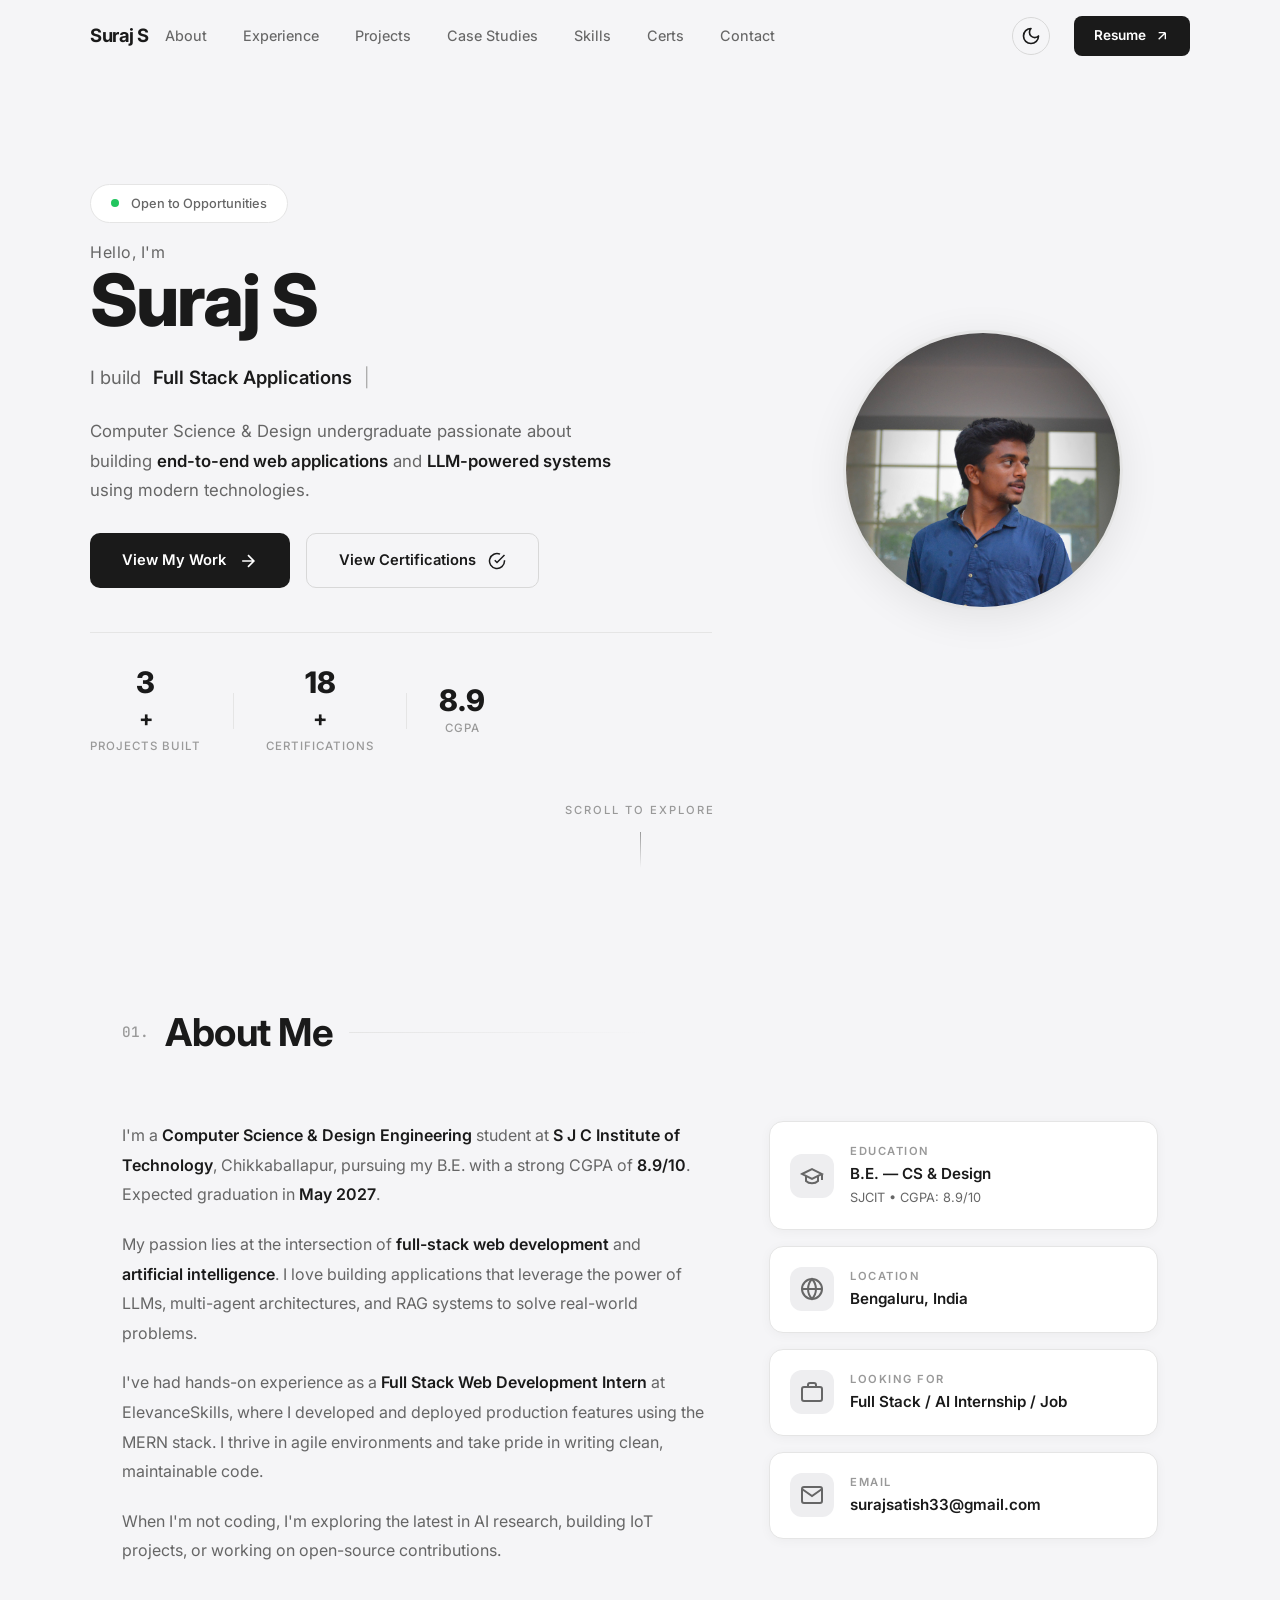
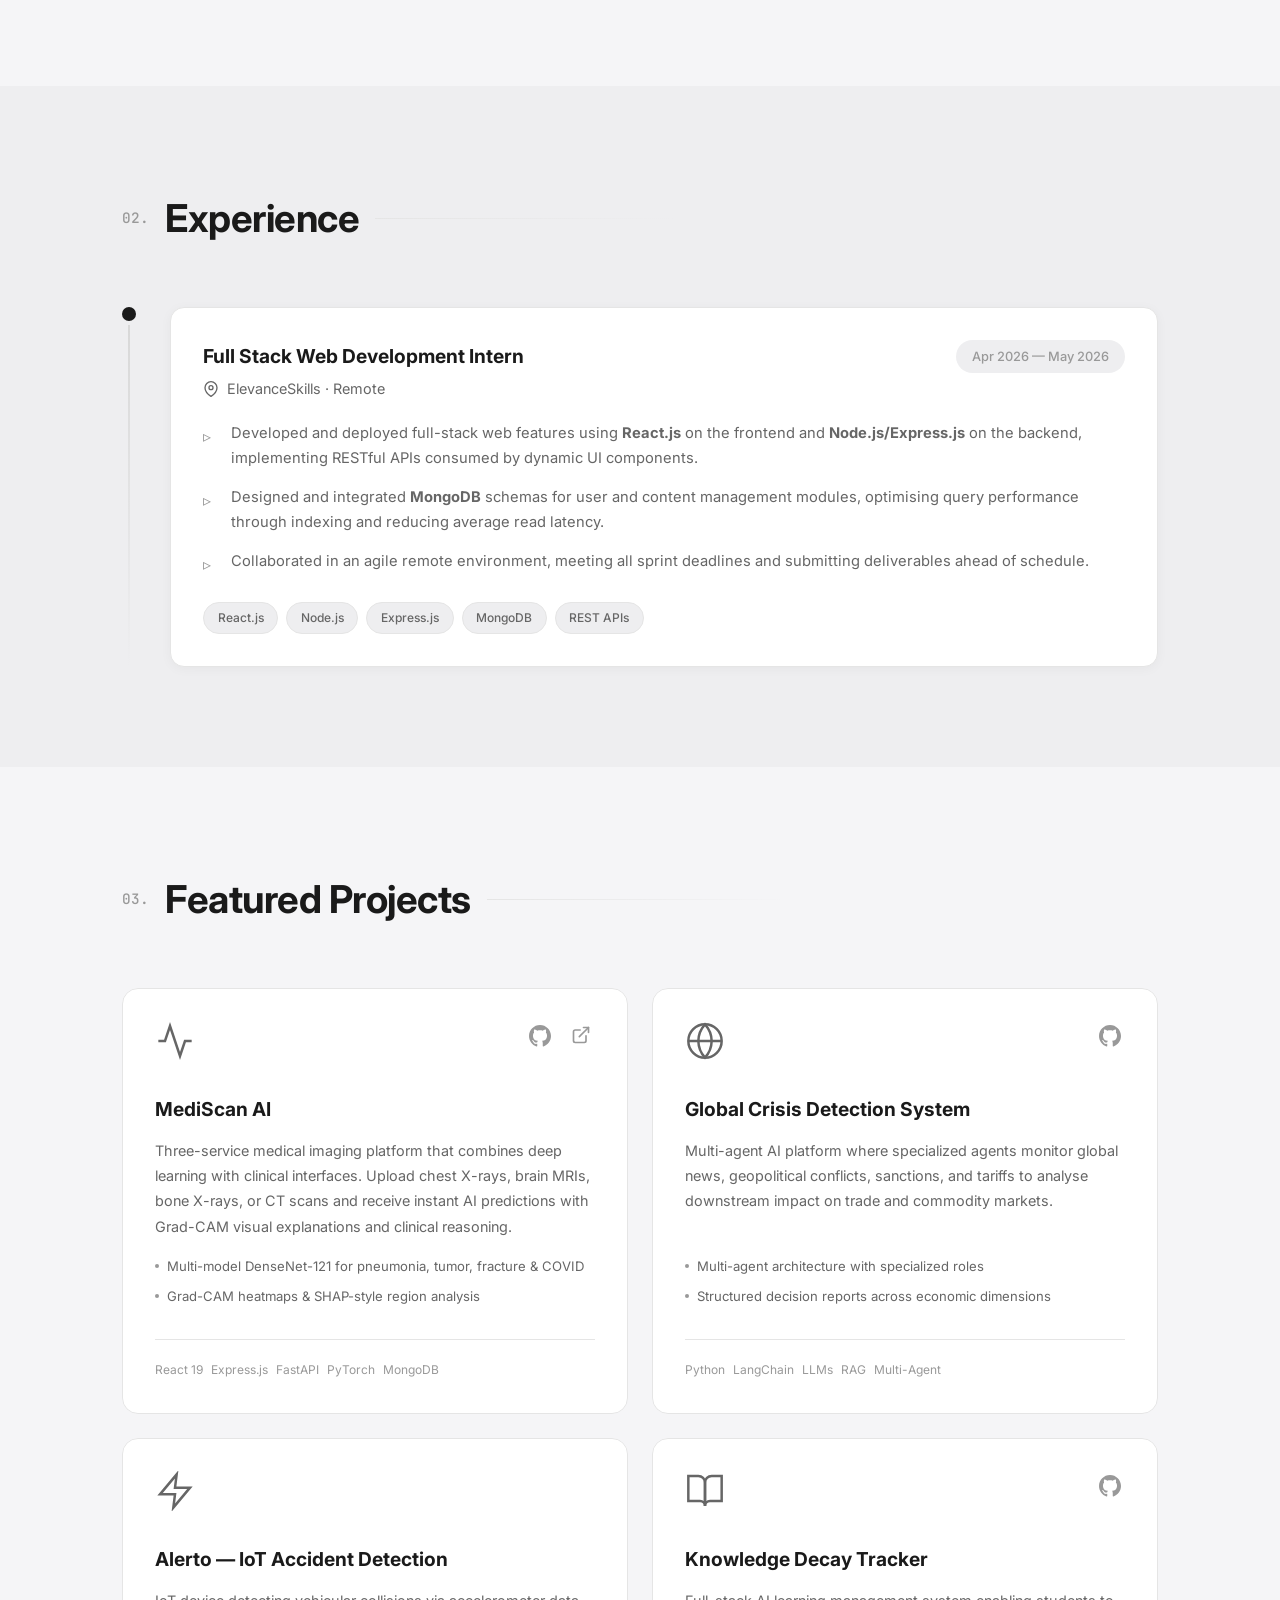
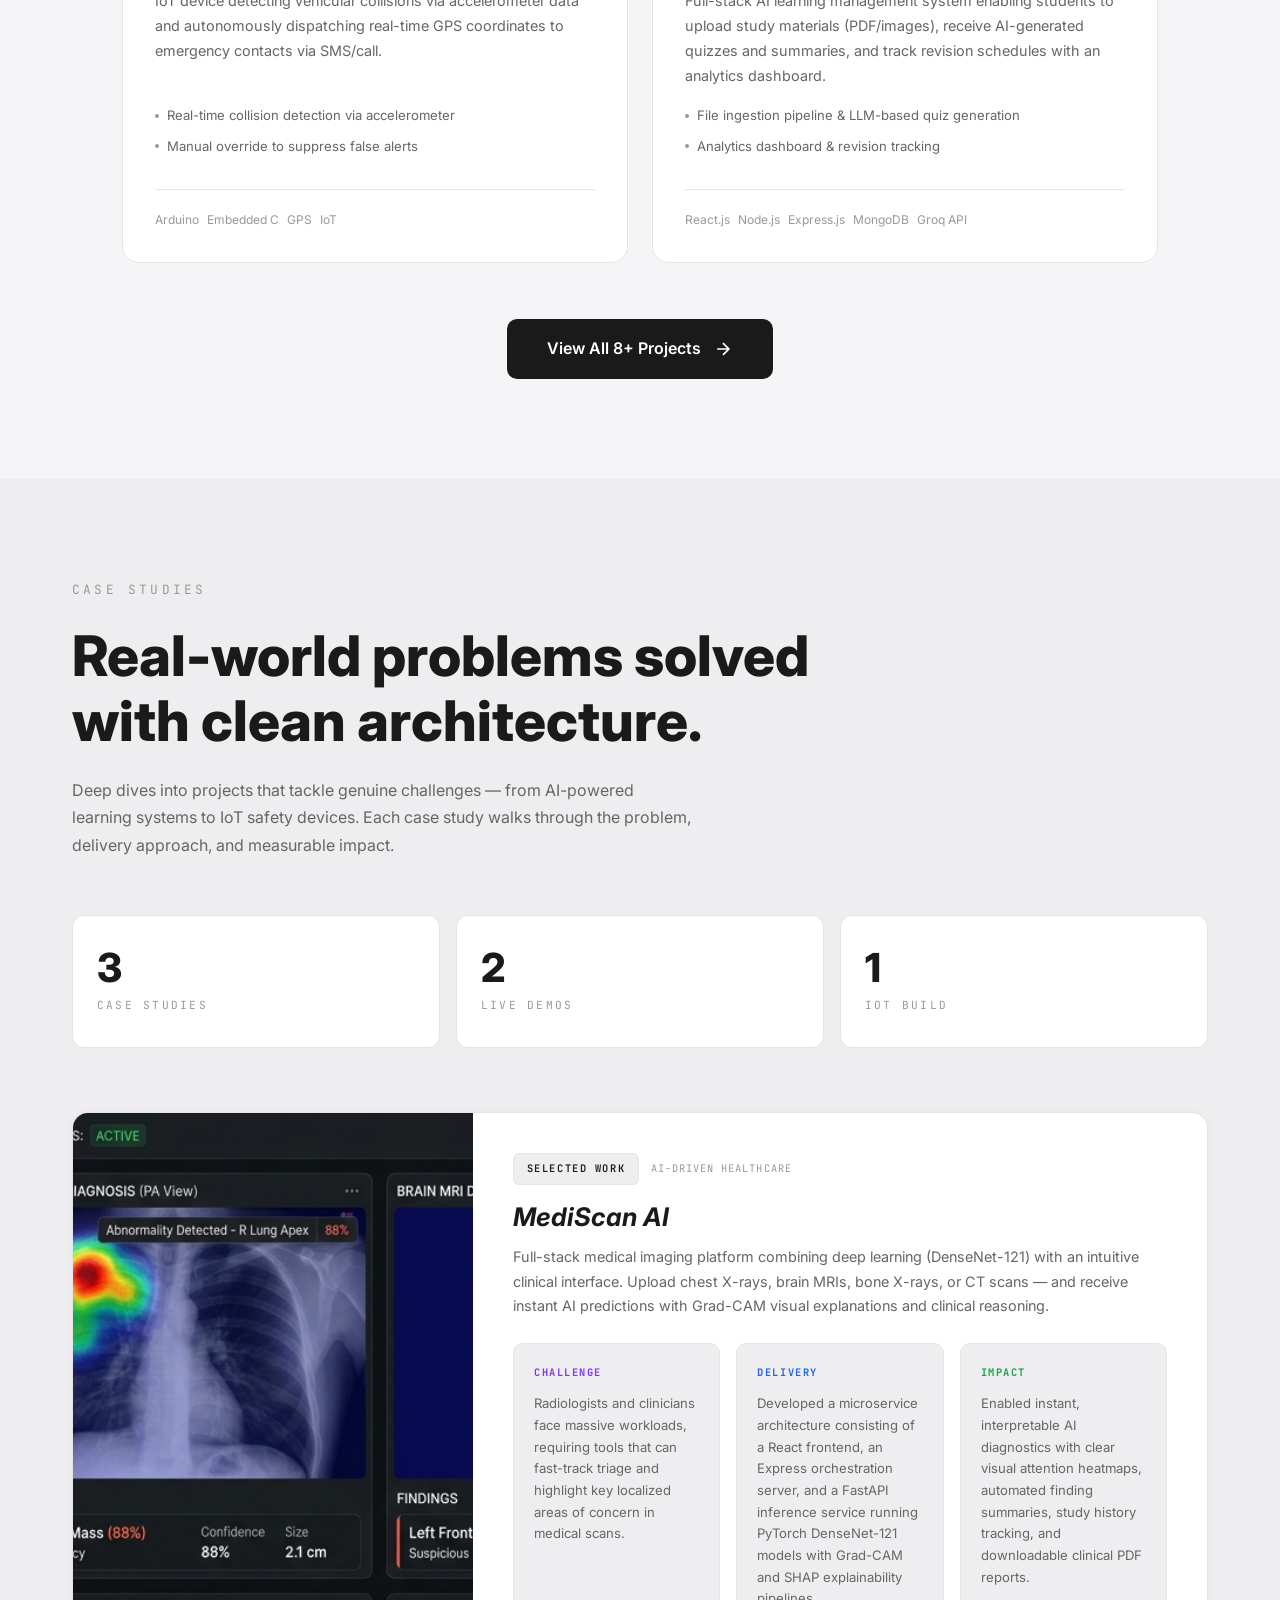
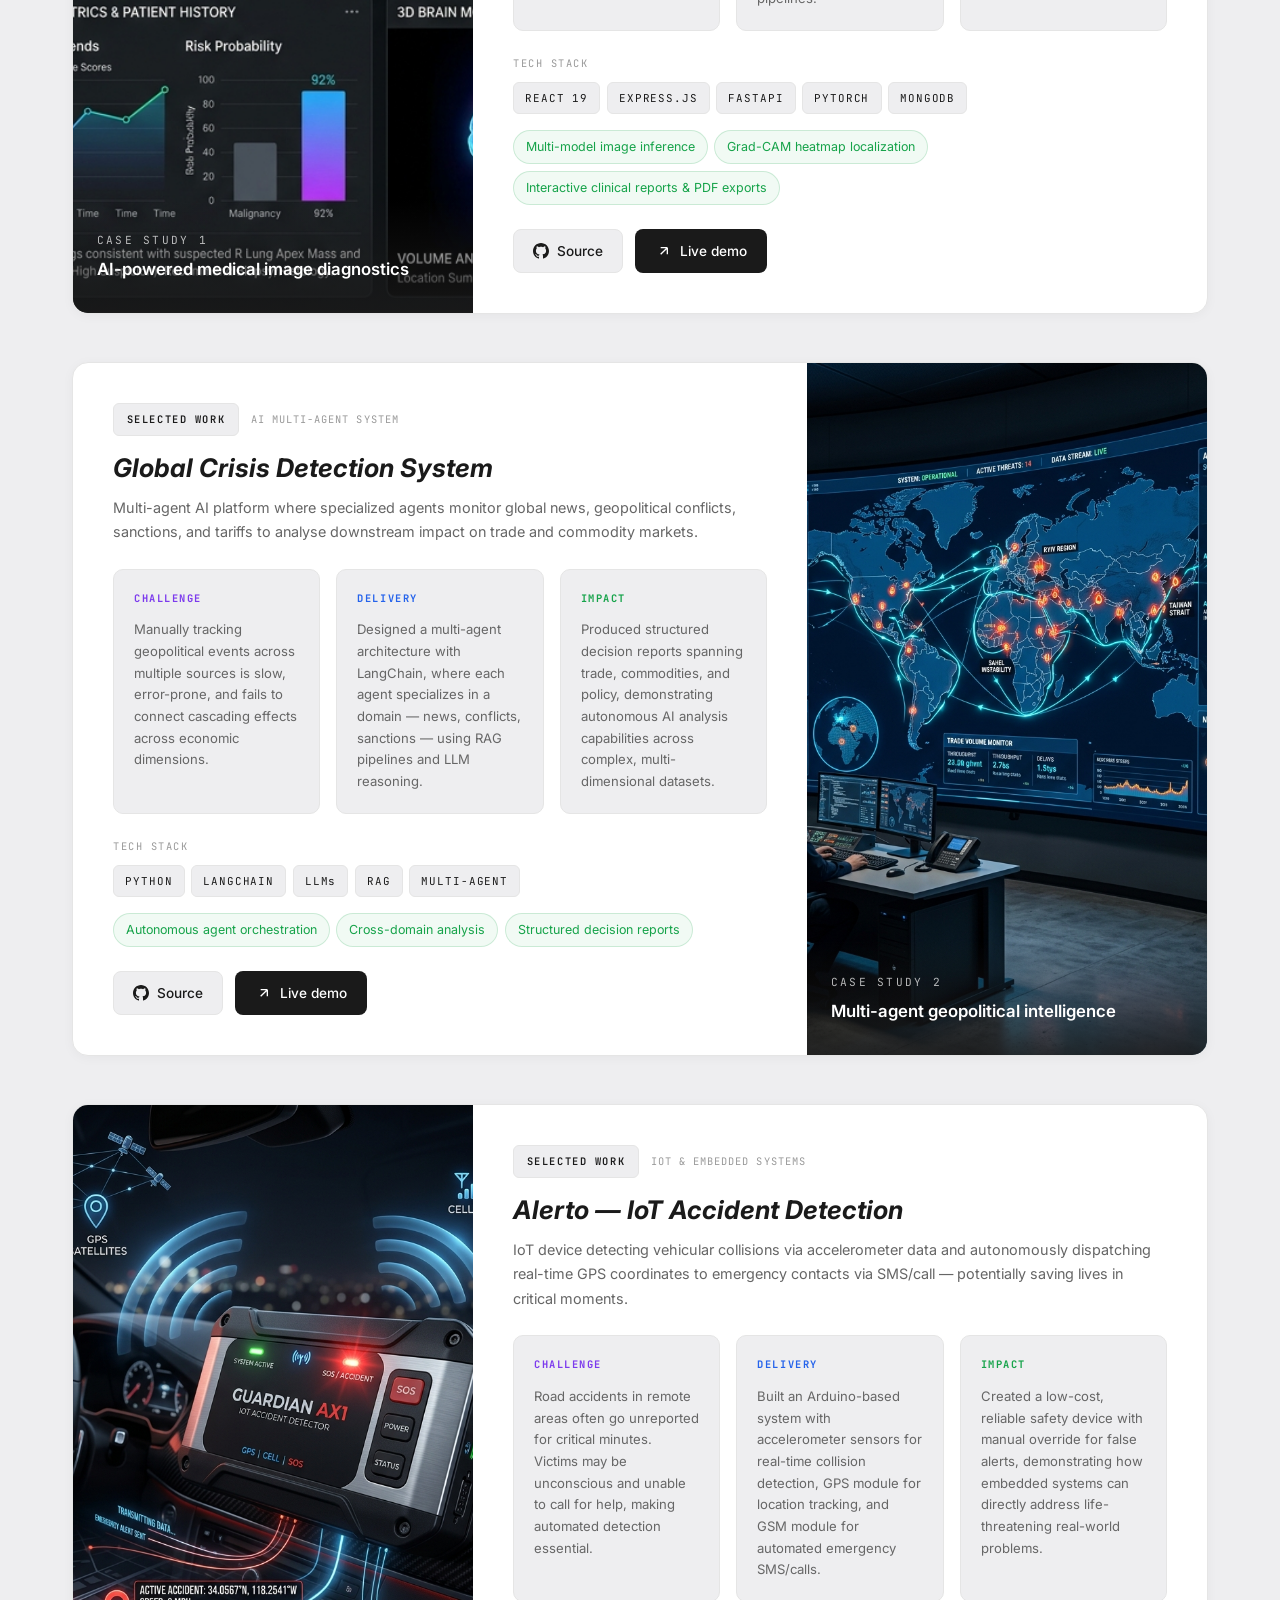
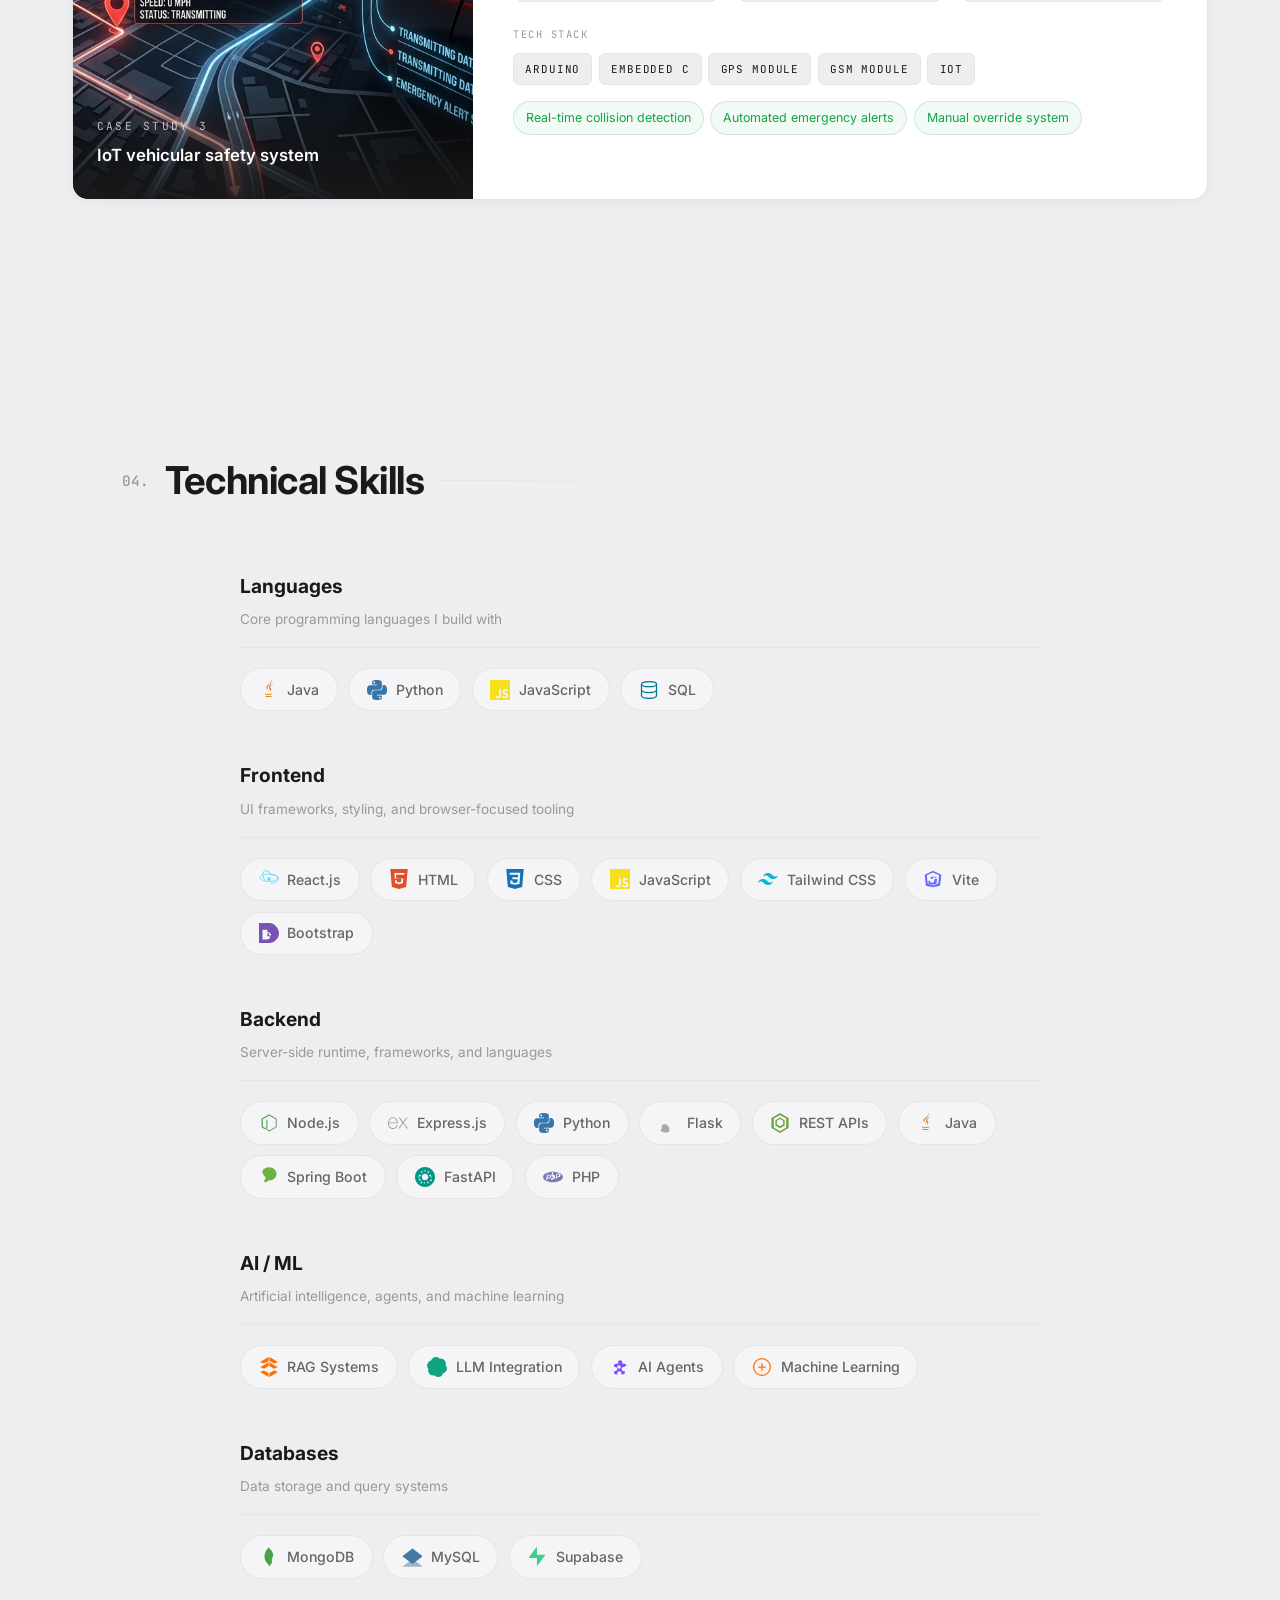
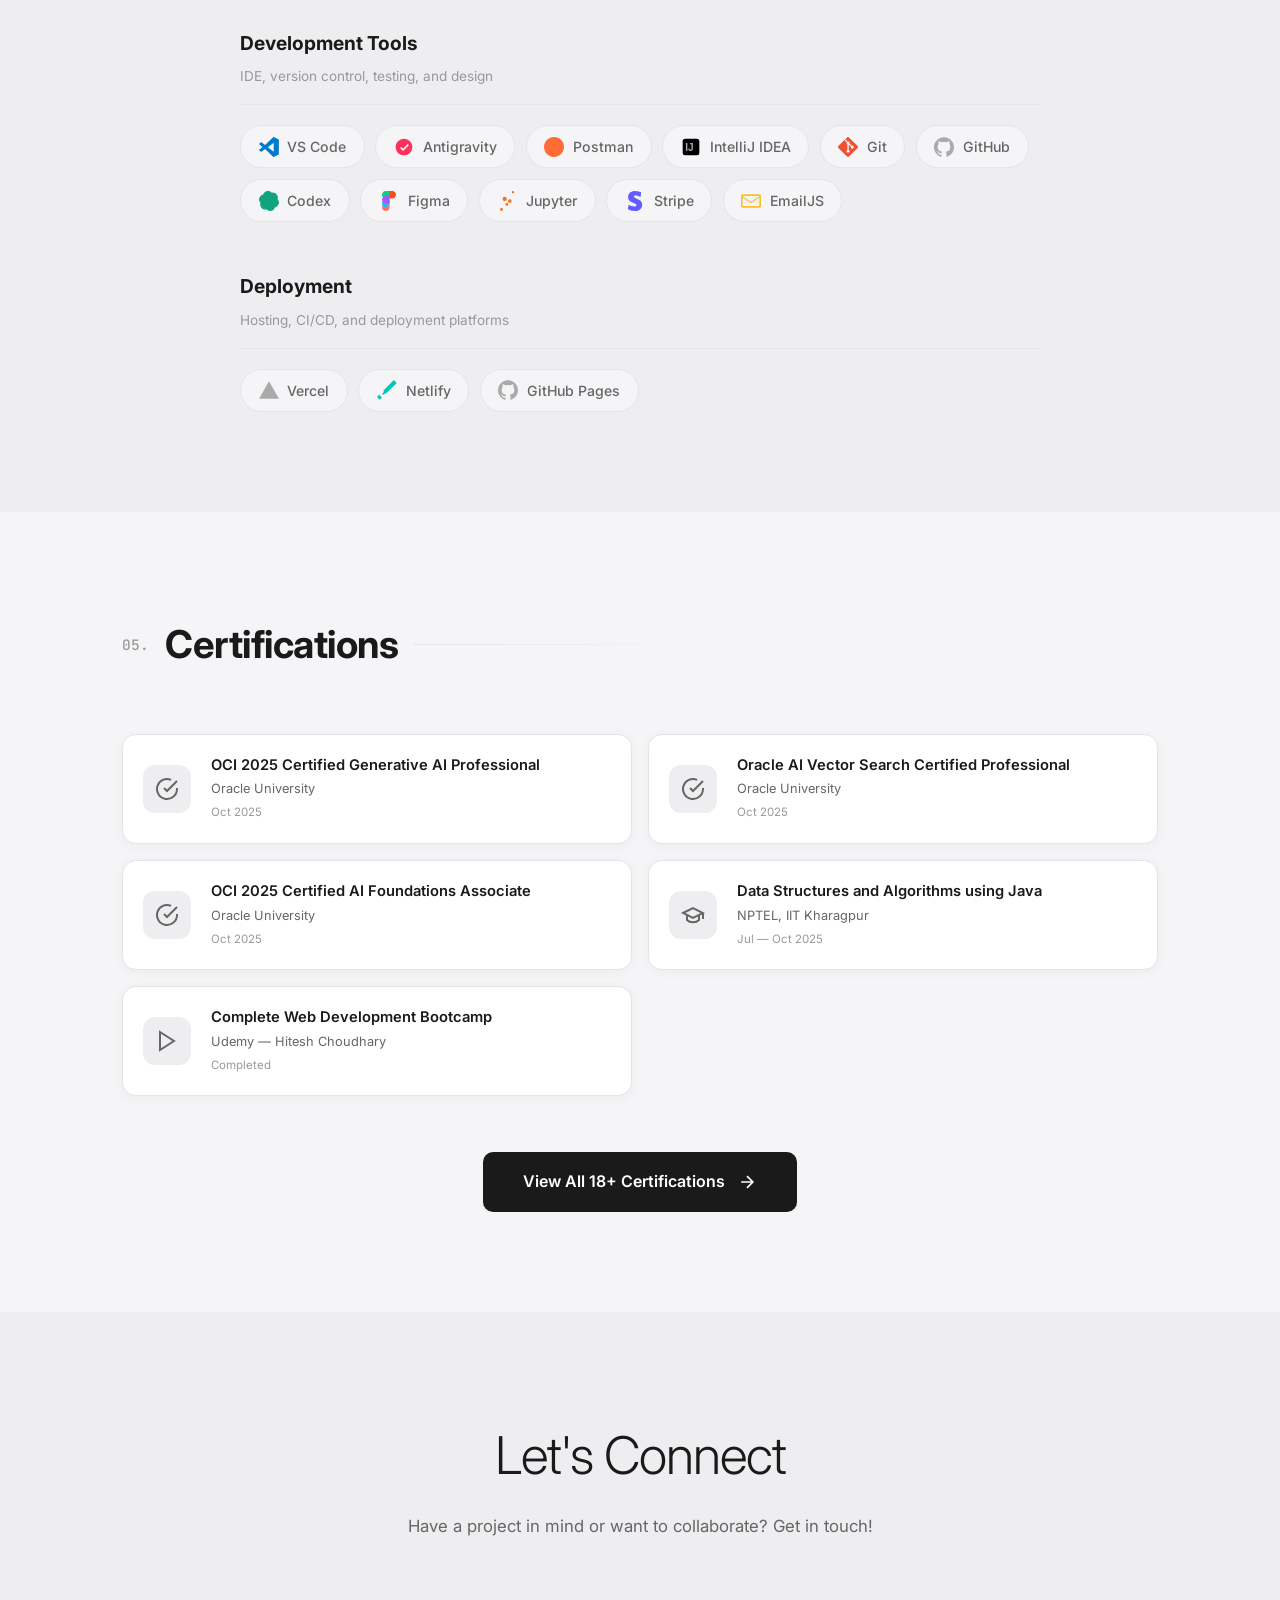
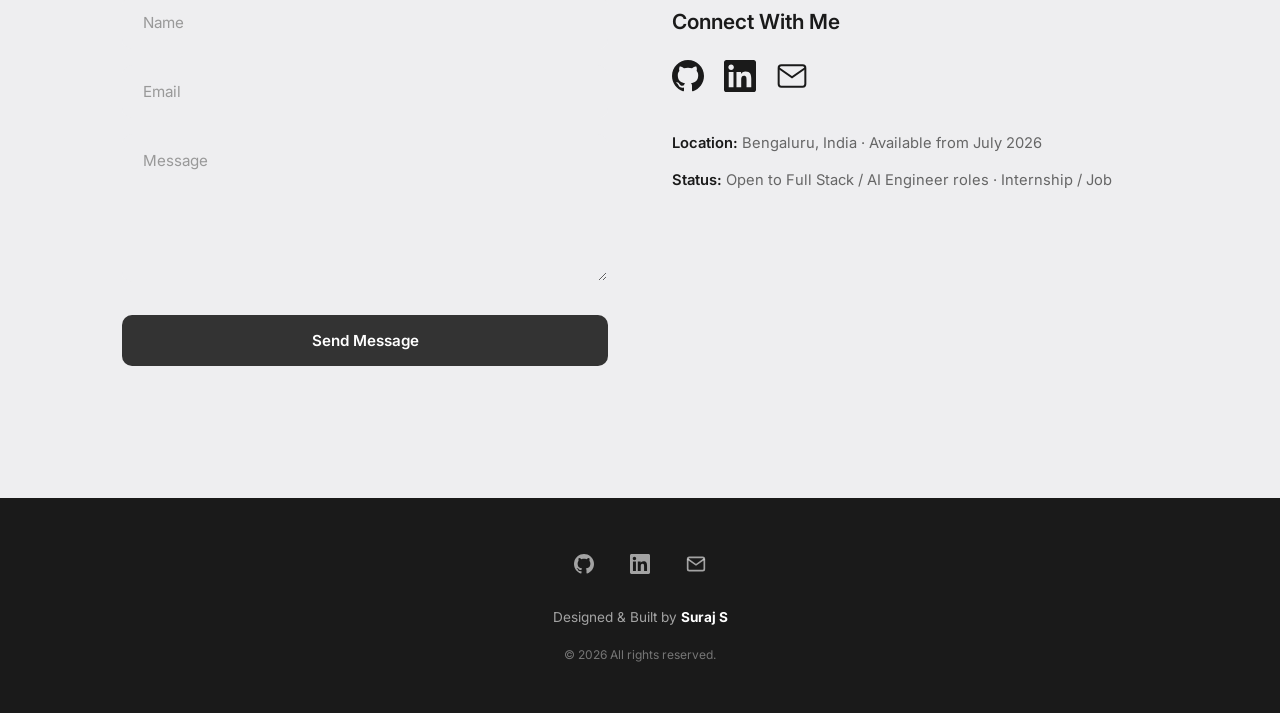
==== index.html @ 2ee36206 "Initial commit" ====
<!DOCTYPE html>
<html lang="en">
<head>
    <meta charset="UTF-8">
    <meta name="viewport" content="width=device-width, initial-scale=1.0">
    <title>Suraj S — Full Stack & AI Engineer</title>
    <meta name="description" content="Portfolio of Suraj S — Full Stack Developer & AI Engineer specializing in React.js, Node.js, MongoDB, and LLM-powered systems. Based in Bengaluru, India.">
    <meta name="keywords" content="Suraj S, Full Stack Developer, AI Engineer, React.js, Node.js, Portfolio, Bengaluru">
    <meta name="author" content="Suraj S">
    <link rel="preconnect" href="https://fonts.googleapis.com">
    <link rel="preconnect" href="https://fonts.gstatic.com" crossorigin>
    <link href="https://fonts.googleapis.com/css2?family=Inter:wght@300;400;500;600;700;800;900&family=JetBrains+Mono:wght@400;500;600&display=swap" rel="stylesheet">
    <link rel="stylesheet" href="styles.css">
    <script src="theme.js"></script>
</head>
<body>
    <!-- Navigation -->
    <nav class="navbar" id="navbar">
        <div class="nav-container">
            <a href="#hero" class="nav-logo">Suraj S</a>
            <div class="nav-links" id="navLinks">
                <a href="#about" class="nav-link" data-text="About">About</a>
                <a href="#experience" class="nav-link" data-text="Experience">Experience</a>
                <a href="projects.html" class="nav-link" data-text="Projects">Projects</a>
                <a href="#case-studies" class="nav-link" data-text="Case Studies">Case Studies</a>
                <a href="#skills" class="nav-link" data-text="Skills">Skills</a>
                <a href="certifications.html" class="nav-link" data-text="Certs">Certs</a>
                <a href="#contact" class="nav-link" data-text="Contact">Contact</a>
            </div>
            <button class="theme-toggle" id="themeToggle" aria-label="Toggle theme">
                <svg class="sun-icon" width="20" height="20" viewBox="0 0 24 24" fill="none" stroke="currentColor" stroke-width="2" stroke-linecap="round" stroke-linejoin="round">
                    <circle cx="12" cy="12" r="4"></circle>
                    <path d="M12 2v2M12 20v2M4.93 4.93l1.41 1.41M17.66 17.66l1.41 1.41M2 12h2M20 12h2M6.34 17.66l-1.41 1.41M19.07 4.93l-1.41 1.41"></path>
                </svg>
                <svg class="moon-icon" width="20" height="20" viewBox="0 0 24 24" fill="none" stroke="currentColor" stroke-width="2" stroke-linecap="round" stroke-linejoin="round">
                    <path d="M12 3a6 6 0 0 0 9 9 9 9 0 1 1-9-9Z"></path>
                </svg>
            </button>
            <a href="uploads/SurajResumee.pdf" target="_blank" class="nav-resume-btn">
                <span>Resume</span>
                <svg width="16" height="16" viewBox="0 0 24 24" fill="none" stroke="currentColor" stroke-width="2"><path d="M7 17L17 7M17 7H7M17 7V17"/></svg>
            </a>
            <button class="mobile-toggle" id="mobileToggle" aria-label="Toggle menu">
                <span></span><span></span><span></span>
            </button>
        </div>
    </nav>

    <!-- Hero Section -->
    <section class="hero" id="hero">
        <div class="hero-container">
            <div class="hero-content">
                <div class="hero-badge animate-on-scroll">
                    <span class="badge-dot"></span>
                    Open to Opportunities
                </div>
                <h1 class="hero-title animate-on-scroll">
                    <span class="hero-greeting">Hello, I'm</span>
                    <span class="hero-name">Suraj S</span>
                </h1>
                <div class="hero-roles animate-on-scroll">
                    <span class="role-prefix">I build</span>
                    <span class="typewriter" id="typewriter"></span>
                    <span class="typewriter-cursor">|</span>
                </div>
                <p class="hero-description animate-on-scroll">
                    Computer Science & Design undergraduate passionate about building 
                    <span class="highlight">end-to-end web applications</span> and 
                    <span class="highlight">LLM-powered systems</span> using modern technologies.
                </p>
                <div class="hero-cta animate-on-scroll">
                    <a href="projects.html" class="btn-primary">
                        <span>View My Work</span>
                        <svg width="20" height="20" viewBox="0 0 24 24" fill="none" stroke="currentColor" stroke-width="2"><path d="M5 12h14M12 5l7 7-7 7"/></svg>
                    </a>
                    <a href="certifications.html" class="btn-secondary">
                        <span>View Certifications</span>
                        <svg width="18" height="18" viewBox="0 0 24 24" fill="none" stroke="currentColor" stroke-width="2"><path d="M22 11.08V12a10 10 0 1 1-5.93-9.14"/><polyline points="22 4 12 14.01 9 11.01"/></svg>
                    </a>
                </div>
                <div class="hero-stats animate-on-scroll">
                    <div class="stat-item">
                        <span class="stat-number" data-count="3">0</span><span class="stat-plus">+</span>
                        <span class="stat-label">Projects Built</span>
                    </div>
                    <div class="stat-divider"></div>
                    <div class="stat-item">
                        <span class="stat-number" data-count="18">0</span><span class="stat-plus">+</span>
                        <span class="stat-label">Certifications</span>
                    </div>
                    <div class="stat-divider"></div>
                    <div class="stat-item">
                        <span class="stat-number" data-count="8.9">0</span>
                        <span class="stat-label">CGPA</span>
                    </div>
                </div>
            </div>
            <div class="hero-visual animate-on-scroll">
                <div class="profile-card">
                    <img src="uploads/IMG_20250202_002647.jpg" alt="Suraj S — Full Stack & AI Engineer" class="profile-image" loading="eager">
                </div>
            </div>
        </div>
        <div class="scroll-indicator">
            <span>Scroll to explore</span>
            <div class="scroll-line"></div>
        </div>
    </section>

    <!-- About Section -->
    <section class="section" id="about">
        <div class="section-container">
            <div class="section-header animate-on-scroll">
                <span class="section-number">01.</span>
                <h2 class="section-title">About Me</h2>
                <div class="section-line"></div>
            </div>
            <div class="about-grid">
                <div class="about-text animate-on-scroll">
                    <p>I'm a <strong>Computer Science & Design Engineering</strong> student at <strong>S J C Institute of Technology</strong>, Chikkaballapur, pursuing my B.E. with a strong CGPA of <strong>8.9/10</strong>. Expected graduation in <strong>May 2027</strong>.</p>
                    <p>My passion lies at the intersection of <strong>full-stack web development</strong> and <strong>artificial intelligence</strong>. I love building applications that leverage the power of LLMs, multi-agent architectures, and RAG systems to solve real-world problems.</p>
                    <p>I've had hands-on experience as a <strong>Full Stack Web Development Intern</strong> at ElevanceSkills, where I developed and deployed production features using the MERN stack. I thrive in agile environments and take pride in writing clean, maintainable code.</p>
                    <p>When I'm not coding, I'm exploring the latest in AI research, building IoT projects, or working on open-source contributions.</p>
                </div>
                <div class="about-details animate-on-scroll">
                    <div class="detail-card">
                        <div class="detail-icon">
                            <svg width="24" height="24" viewBox="0 0 24 24" fill="none" stroke="currentColor" stroke-width="2"><path d="M22 10v6M2 10l10-5 10 5-10 5z"/><path d="M6 12v5c3 3 9 3 12 0v-5"/></svg>
                        </div>
                        <div class="detail-info">
                            <span class="detail-label">Education</span>
                            <span class="detail-value">B.E. — CS & Design</span>
                            <span class="detail-sub">SJCIT • CGPA: 8.9/10</span>
                        </div>
                    </div>
                    <div class="detail-card">
                        <div class="detail-icon">
                            <svg width="24" height="24" viewBox="0 0 24 24" fill="none" stroke="currentColor" stroke-width="2"><circle cx="12" cy="12" r="10"/><path d="M2 12h20M12 2a15.3 15.3 0 0 1 4 10 15.3 15.3 0 0 1-4 10 15.3 15.3 0 0 1-4-10 15.3 15.3 0 0 1 4-10z"/></svg>
                        </div>
                        <div class="detail-info">
                            <span class="detail-label">Location</span>
                            <span class="detail-value">Bengaluru, India</span>
                        </div>
                    </div>
                    <div class="detail-card">
                        <div class="detail-icon">
                            <svg width="24" height="24" viewBox="0 0 24 24" fill="none" stroke="currentColor" stroke-width="2"><rect x="2" y="7" width="20" height="14" rx="2"/><path d="M16 7V5a2 2 0 0 0-2-2h-4a2 2 0 0 0-2 2v2"/></svg>
                        </div>
                        <div class="detail-info">
                            <span class="detail-label">Looking For</span>
                            <span class="detail-value">Full Stack / AI Internship / Job</span>
                        </div>
                    </div>
                    <div class="detail-card">
                        <div class="detail-icon">
                            <svg width="24" height="24" viewBox="0 0 24 24" fill="none" stroke="currentColor" stroke-width="2"><path d="M4 4h16c1.1 0 2 .9 2 2v12c0 1.1-.9 2-2 2H4c-1.1 0-2-.9-2-2V6c0-1.1.9-2 2-2z"/><path d="M22 6l-10 7L2 6"/></svg>
                        </div>
                        <div class="detail-info">
                            <span class="detail-label">Email</span>
                            <span class="detail-value">surajsatish33@gmail.com</span>
                        </div>
                    </div>
                </div>
            </div>
        </div>
    </section>

    <!-- Experience Section -->
    <section class="section section-alt" id="experience">
        <div class="section-container">
            <div class="section-header animate-on-scroll">
                <span class="section-number">02.</span>
                <h2 class="section-title">Experience</h2>
                <div class="section-line"></div>
            </div>
            <div class="timeline">
                <div class="timeline-item animate-on-scroll">
                    <div class="timeline-marker">
                        <div class="timeline-dot"></div>
                        <div class="timeline-line-connector"></div>
                    </div>
                    <div class="timeline-content glass-card">
                        <div class="timeline-header">
                            <div>
                                <h3 class="timeline-role">Full Stack Web Development Intern</h3>
                                <p class="timeline-company">
                                    <svg width="16" height="16" viewBox="0 0 24 24" fill="none" stroke="currentColor" stroke-width="2"><path d="M21 10c0 7-9 13-9 13s-9-6-9-13a9 9 0 0 1 18 0z"/><circle cx="12" cy="10" r="3"/></svg>
                                    ElevanceSkills · Remote
                                </p>
                            </div>
                            <span class="timeline-date">Apr 2026 — May 2026</span>
                        </div>
                        <ul class="timeline-details">
                            <li>
                                <span class="detail-arrow">▹</span>
                                <span>Developed and deployed full-stack web features using <strong>React.js</strong> on the frontend and <strong>Node.js/Express.js</strong> on the backend, implementing RESTful APIs consumed by dynamic UI components.</span>
                            </li>
                            <li>
                                <span class="detail-arrow">▹</span>
                                <span>Designed and integrated <strong>MongoDB</strong> schemas for user and content management modules, optimising query performance through indexing and reducing average read latency.</span>
                            </li>
                            <li>
                                <span class="detail-arrow">▹</span>
                                <span>Collaborated in an agile remote environment, meeting all sprint deadlines and submitting deliverables ahead of schedule.</span>
                            </li>
                        </ul>
                        <div class="timeline-tags">
                            <span class="tag">React.js</span>
                            <span class="tag">Node.js</span>
                            <span class="tag">Express.js</span>
                            <span class="tag">MongoDB</span>
                            <span class="tag">REST APIs</span>
                        </div>
                    </div>
                </div>
            </div>
        </div>
    </section>

    <!-- Projects Section -->
    <section class="section" id="projects">
        <div class="section-container">
            <div class="section-header animate-on-scroll">
                <span class="section-number">03.</span>
                <h2 class="section-title">Featured Projects</h2>
                <div class="section-line"></div>
            </div>
            <div class="projects-grid">
                <!-- Project 1 -->
                <div class="project-card animate-on-scroll" data-tilt>
                    <div class="project-card-inner">
                        <div class="project-card-header">
                            <div class="project-icon">
                                <svg width="40" height="40" viewBox="0 0 24 24" fill="none" stroke="currentColor" stroke-width="1.5"><path d="M22 12h-4l-3 9L9 3l-3 9H2"/></svg>
                            </div>
                            <div class="project-links">
                                <a href="https://github.com/Suraj190805/MediScan" target="_blank" rel="noopener" class="project-link" title="View on GitHub">
                                    <svg width="22" height="22" viewBox="0 0 24 24" fill="currentColor"><path d="M12 0c-6.626 0-12 5.373-12 12 0 5.302 3.438 9.8 8.207 11.387.599.111.793-.261.793-.577v-2.234c-3.338.726-4.033-1.416-4.033-1.416-.546-1.387-1.333-1.756-1.333-1.756-1.089-.745.083-.729.083-.729 1.205.084 1.839 1.237 1.839 1.237 1.07 1.834 2.807 1.304 3.492.997.107-.775.418-1.305.762-1.604-2.665-.305-5.467-1.334-5.467-5.931 0-1.311.469-2.381 1.236-3.221-.124-.303-.535-1.524.117-3.176 0 0 1.008-.322 3.301 1.23.957-.266 1.983-.399 3.003-.404 1.02.005 2.047.138 3.006.404 2.291-1.552 3.297-1.23 3.297-1.23.653 1.653.242 2.874.118 3.176.77.84 1.235 1.911 1.235 3.221 0 4.609-2.807 5.624-5.479 5.921.43.372.823 1.102.823 2.222v3.293c0 .319.192.694.801.576 4.765-1.589 8.199-6.086 8.199-11.386 0-6.627-5.373-12-12-12z"/></svg>
                                </a>
                                <a href="https://medi-scan-wine.vercel.app/" target="_blank" rel="noopener" class="project-link" title="Live Demo">
                                    <svg width="20" height="20" viewBox="0 0 24 24" fill="none" stroke="currentColor" stroke-width="2" stroke-linecap="round" stroke-linejoin="round"><path d="M18 13v6a2 2 0 0 1-2 2H5a2 2 0 0 1-2-2V8a2 2 0 0 1 2-2h6"></path><polyline points="15 3 21 3 21 9"></polyline><line x1="10" y1="14" x2="21" y2="3"></line></svg>
                                </a>
                            </div>
                        </div>
                        <h3 class="project-title">MediScan AI</h3>
                        <p class="project-description">
                            Three-service medical imaging platform that combines deep learning with clinical interfaces. Upload chest X-rays, brain MRIs, bone X-rays, or CT scans and receive instant AI predictions with Grad-CAM visual explanations and clinical reasoning.
                        </p>
                        <div class="project-features">
                            <span class="feature-dot"></span>
                            Multi-model DenseNet-121 for pneumonia, tumor, fracture & COVID
                        </div>
                        <div class="project-features">
                            <span class="feature-dot"></span>
                            Grad-CAM heatmaps & SHAP-style region analysis
                        </div>
                        <div class="project-tech">
                            <span>React 19</span>
                            <span>Express.js</span>
                            <span>FastAPI</span>
                            <span>PyTorch</span>
                            <span>MongoDB</span>
                        </div>
                    </div>
                    <div class="project-card-glow"></div>
                </div>

                <!-- Project 2 -->
                <div class="project-card animate-on-scroll" data-tilt>
                    <div class="project-card-inner">
                        <div class="project-card-header">
                            <div class="project-icon">
                                <svg width="40" height="40" viewBox="0 0 24 24" fill="none" stroke="currentColor" stroke-width="1.5"><circle cx="12" cy="12" r="10"/><path d="M2 12h20M12 2a15.3 15.3 0 0 1 4 10 15.3 15.3 0 0 1-4 10 15.3 15.3 0 0 1-4-10 15.3 15.3 0 0 1 4-10z"/></svg>
                            </div>
                            <div class="project-links">
                                <a href="https://github.com/Suraj190805/crisis-decision-system" target="_blank" rel="noopener" class="project-link" title="View on GitHub">
                                    <svg width="22" height="22" viewBox="0 0 24 24" fill="currentColor"><path d="M12 0c-6.626 0-12 5.373-12 12 0 5.302 3.438 9.8 8.207 11.387.599.111.793-.261.793-.577v-2.234c-3.338.726-4.033-1.416-4.033-1.416-.546-1.387-1.333-1.756-1.333-1.756-1.089-.745.083-.729.083-.729 1.205.084 1.839 1.237 1.839 1.237 1.07 1.834 2.807 1.304 3.492.997.107-.775.418-1.305.762-1.604-2.665-.305-5.467-1.334-5.467-5.931 0-1.311.469-2.381 1.236-3.221-.124-.303-.535-1.524.117-3.176 0 0 1.008-.322 3.301 1.23.957-.266 1.983-.399 3.003-.404 1.02.005 2.047.138 3.006.404 2.291-1.552 3.297-1.23 3.297-1.23.653 1.653.242 2.874.118 3.176.77.84 1.235 1.911 1.235 3.221 0 4.609-2.807 5.624-5.479 5.921.43.372.823 1.102.823 2.222v3.293c0 .319.192.694.801.576 4.765-1.589 8.199-6.086 8.199-11.386 0-6.627-5.373-12-12-12z"/></svg>
                                </a>
                            </div>
                        </div>
                        <h3 class="project-title">Global Crisis Detection System</h3>
                        <p class="project-description">
                            Multi-agent AI platform where specialized agents monitor global news, geopolitical conflicts, sanctions, and tariffs to analyse downstream impact on trade and commodity markets.
                        </p>
                        <div class="project-features">
                            <span class="feature-dot"></span>
                            Multi-agent architecture with specialized roles
                        </div>
                        <div class="project-features">
                            <span class="feature-dot"></span>
                            Structured decision reports across economic dimensions
                        </div>
                        <div class="project-tech">
                            <span>Python</span>
                            <span>LangChain</span>
                            <span>LLMs</span>
                            <span>RAG</span>
                            <span>Multi-Agent</span>
                        </div>
                    </div>
                    <div class="project-card-glow"></div>
                </div>

                <!-- Project 3 -->
                <div class="project-card animate-on-scroll" data-tilt>
                    <div class="project-card-inner">
                        <div class="project-card-header">
                            <div class="project-icon">
                                <svg width="40" height="40" viewBox="0 0 24 24" fill="none" stroke="currentColor" stroke-width="1.5"><path d="M13 2L3 14h9l-1 8 10-12h-9l1-8z"/></svg>
                            </div>
                            <div class="project-links"></div>
                        </div>
                        <h3 class="project-title">Alerto — IoT Accident Detection</h3>
                        <p class="project-description">
                            IoT device detecting vehicular collisions via accelerometer data and autonomously dispatching real-time GPS coordinates to emergency contacts via SMS/call.
                        </p>
                        <div class="project-features">
                            <span class="feature-dot"></span>
                            Real-time collision detection via accelerometer
                        </div>
                        <div class="project-features">
                            <span class="feature-dot"></span>
                            Manual override to suppress false alerts
                        </div>
                        <div class="project-tech">
                            <span>Arduino</span>
                            <span>Embedded C</span>
                            <span>GPS</span>
                            <span>IoT</span>
                        </div>
                    </div>
                    <div class="project-card-glow"></div>
                </div>

                <!-- Project 4 -->
                <div class="project-card animate-on-scroll" data-tilt>
                    <div class="project-card-inner">
                        <div class="project-card-header">
                            <div class="project-icon">
                                <svg width="40" height="40" viewBox="0 0 24 24" fill="none" stroke="currentColor" stroke-width="1.5"><path d="M2 3h6a4 4 0 0 1 4 4v14a3 3 0 0 0-3-3H2z"/><path d="M22 3h-6a4 4 0 0 0-4 4v14a3 3 0 0 1 3-3h7z"/></svg>
                            </div>
                            <div class="project-links">
                                <a href="https://github.com/Suraj190805/knowledge-decay-tracker" target="_blank" rel="noopener" class="project-link" title="View on GitHub">
                                    <svg width="22" height="22" viewBox="0 0 24 24" fill="currentColor"><path d="M12 0c-6.626 0-12 5.373-12 12 0 5.302 3.438 9.8 8.207 11.387.599.111.793-.261.793-.577v-2.234c-3.338.726-4.033-1.416-4.033-1.416-.546-1.387-1.333-1.756-1.333-1.756-1.089-.745.083-.729.083-.729 1.205.084 1.839 1.237 1.839 1.237 1.07 1.834 2.807 1.304 3.492.997.107-.775.418-1.305.762-1.604-2.665-.305-5.467-1.334-5.467-5.931 0-1.311.469-2.381 1.236-3.221-.124-.303-.535-1.524.117-3.176 0 0 1.008-.322 3.301 1.23.957-.266 1.983-.399 3.003-.404 1.02.005 2.047.138 3.006.404 2.291-1.552 3.297-1.23 3.297-1.23.653 1.653.242 2.874.118 3.176.77.84 1.235 1.911 1.235 3.221 0 4.609-2.807 5.624-5.479 5.921.43.372.823 1.102.823 2.222v3.293c0 .319.192.694.801.576 4.765-1.589 8.199-6.086 8.199-11.386 0-6.627-5.373-12-12-12z"/></svg>
                                </a>
                            </div>
                        </div>
                        <h3 class="project-title">Knowledge Decay Tracker</h3>
                        <p class="project-description">
                            Full-stack AI learning management system enabling students to upload study materials (PDF/images), receive AI-generated quizzes and summaries, and track revision schedules with an analytics dashboard.
                        </p>
                        <div class="project-features">
                            <span class="feature-dot"></span>
                            File ingestion pipeline & LLM-based quiz generation
                        </div>
                        <div class="project-features">
                            <span class="feature-dot"></span>
                            Analytics dashboard & revision tracking
                        </div>
                        <div class="project-tech">
                            <span>React.js</span>
                            <span>Node.js</span>
                            <span>Express.js</span>
                            <span>MongoDB</span>
                            <span>Groq API</span>
                        </div>
                    </div>
                    <div class="project-card-glow"></div>
                </div>
            </div>
            <div class="certs-view-all animate-on-scroll" style="margin-top: 2.5rem;">
                <a href="projects.html" class="btn-primary btn-large">
                    <span>View All 8+ Projects</span>
                    <svg width="20" height="20" viewBox="0 0 24 24" fill="none" stroke="currentColor" stroke-width="2"><path d="M5 12h14M12 5l7 7-7 7"/></svg>
                </a>
            </div>
        </div>
    </section>

    <!-- Case Studies Section -->
    <section class="section case-studies-section" id="case-studies">
        <div class="section-container">
            <!-- Case Studies Hero -->
            <div class="cs-hero animate-on-scroll">
                <span class="cs-label">CASE STUDIES</span>
                <h2 class="cs-heading">Real-world problems solved<br>with clean architecture.</h2>
                <p class="cs-subtext">
                    Deep dives into projects that tackle genuine challenges — from AI-powered learning systems
                    to IoT safety devices. Each case study walks through the problem, delivery approach, and measurable impact.
                </p>
            </div>

            <!-- Stats Row -->
            <div class="cs-stats animate-on-scroll">
                <div class="cs-stat">
                    <span class="cs-stat-number">3</span>
                    <span class="cs-stat-label">CASE STUDIES</span>
                </div>
                <div class="cs-stat">
                    <span class="cs-stat-number">2</span>
                    <span class="cs-stat-label">LIVE DEMOS</span>
                </div>
                <div class="cs-stat">
                    <span class="cs-stat-number">1</span>
                    <span class="cs-stat-label">IOT BUILD</span>
                </div>
            </div>

            <!-- Case Study 1 -->
            <div class="cs-card animate-on-scroll">
                <div class="cs-card-image">
                    <img src="uploads/case-study-mediscan.png" alt="MediScan AI" class="cs-card-img" loading="lazy">
                    <div class="cs-card-image-overlay">
                        <span class="cs-study-number">CASE STUDY 1</span>
                        <h4 class="cs-study-name">AI-powered medical image diagnostics</h4>
                    </div>
                </div>
                <div class="cs-card-content">
                    <div class="cs-card-badges">
                        <span class="cs-badge-selected">SELECTED WORK</span>
                        <span class="cs-badge-category">AI-DRIVEN HEALTHCARE</span>
                    </div>
                    <h3 class="cs-card-title">MediScan AI</h3>
                    <p class="cs-card-desc">
                        Full-stack medical imaging platform combining deep learning (DenseNet-121) with an intuitive clinical interface. Upload chest X-rays, brain MRIs, bone X-rays, or CT scans — and receive instant AI predictions with Grad-CAM visual explanations and clinical reasoning.
                    </p>

                    <div class="cs-pillars">
                        <div class="cs-pillar">
                            <span class="cs-pillar-label cs-challenge">CHALLENGE</span>
                            <p>Radiologists and clinicians face massive workloads, requiring tools that can fast-track triage and highlight key localized areas of concern in medical scans.</p>
                        </div>
                        <div class="cs-pillar">
                            <span class="cs-pillar-label cs-delivery">DELIVERY</span>
                            <p>Developed a microservice architecture consisting of a React frontend, an Express orchestration server, and a FastAPI inference service running PyTorch DenseNet-121 models with Grad-CAM and SHAP explainability pipelines.</p>
                        </div>
                        <div class="cs-pillar">
                            <span class="cs-pillar-label cs-impact">IMPACT</span>
                            <p>Enabled instant, interpretable AI diagnostics with clear visual attention heatmaps, automated finding summaries, study history tracking, and downloadable clinical PDF reports.</p>
                        </div>
                    </div>

                    <div class="cs-tech-section">
                        <span class="cs-tech-label">TECH STACK</span>
                        <div class="cs-tech-tags">
                            <span>REACT 19</span>
                            <span>EXPRESS.JS</span>
                            <span>FASTAPI</span>
                            <span>PYTORCH</span>
                            <span>MONGODB</span>
                        </div>
                    </div>
                    <div class="cs-features">
                        <span>Multi-model image inference</span>
                        <span>Grad-CAM heatmap localization</span>
                        <span>Interactive clinical reports & PDF exports</span>
                    </div>
                    <div class="cs-actions">
                        <a href="https://github.com/Suraj190805/MediScan" target="_blank" rel="noopener" class="cs-btn cs-btn-source">
                            <svg width="16" height="16" viewBox="0 0 24 24" fill="currentColor"><path d="M12 0c-6.626 0-12 5.373-12 12 0 5.302 3.438 9.8 8.207 11.387.599.111.793-.261.793-.577v-2.234c-3.338.726-4.033-1.416-4.033-1.416-.546-1.387-1.333-1.756-1.333-1.756-1.089-.745.083-.729.083-.729 1.205.084 1.839 1.237 1.839 1.237 1.07 1.834 2.807 1.304 3.492.997.107-.775.418-1.305.762-1.604-2.665-.305-5.467-1.334-5.467-5.931 0-1.311.469-2.381 1.236-3.221-.124-.303-.535-1.524.117-3.176 0 0 1.008-.322 3.301 1.23.957-.266 1.983-.399 3.003-.404 1.02.005 2.047.138 3.006.404 2.291-1.552 3.297-1.23 3.297-1.23.653 1.653.242 2.874.118 3.176.77.84 1.235 1.911 1.235 3.221 0 4.609-2.807 5.624-5.479 5.921.43.372.823 1.102.823 2.222v3.293c0 .319.192.694.801.576 4.765-1.589 8.199-6.086 8.199-11.386 0-6.627-5.373-12-12-12z"/></svg>
                            Source
                        </a>
                        <a href="https://medi-scan-wine.vercel.app/" target="_blank" rel="noopener" class="cs-btn cs-btn-demo">
                            <svg width="16" height="16" viewBox="0 0 24 24" fill="none" stroke="currentColor" stroke-width="2"><path d="M7 17L17 7M17 7H7M17 7V17"/></svg>
                            Live demo
                        </a>
                    </div>
                </div>
            </div>

            <!-- Case Study 2 -->
            <div class="cs-card cs-card-reverse animate-on-scroll">
                <div class="cs-card-image">
                    <img src="uploads/case-study-crisis-detection.png" alt="Global Crisis Detection System" class="cs-card-img" loading="lazy">
                    <div class="cs-card-image-overlay">
                        <span class="cs-study-number">CASE STUDY 2</span>
                        <h4 class="cs-study-name">Multi-agent geopolitical intelligence</h4>
                    </div>
                </div>
                <div class="cs-card-content">
                    <div class="cs-card-badges">
                        <span class="cs-badge-selected">SELECTED WORK</span>
                        <span class="cs-badge-category">AI MULTI-AGENT SYSTEM</span>
                    </div>
                    <h3 class="cs-card-title">Global Crisis Detection System</h3>
                    <p class="cs-card-desc">
                        Multi-agent AI platform where specialized agents monitor global news, geopolitical conflicts, sanctions, and tariffs to analyse downstream impact on trade and commodity markets.
                    </p>

                    <div class="cs-pillars">
                        <div class="cs-pillar">
                            <span class="cs-pillar-label cs-challenge">CHALLENGE</span>
                            <p>Manually tracking geopolitical events across multiple sources is slow, error-prone, and fails to connect cascading effects across economic dimensions.</p>
                        </div>
                        <div class="cs-pillar">
                            <span class="cs-pillar-label cs-delivery">DELIVERY</span>
                            <p>Designed a multi-agent architecture with LangChain, where each agent specializes in a domain — news, conflicts, sanctions — using RAG pipelines and LLM reasoning.</p>
                        </div>
                        <div class="cs-pillar">
                            <span class="cs-pillar-label cs-impact">IMPACT</span>
                            <p>Produced structured decision reports spanning trade, commodities, and policy, demonstrating autonomous AI analysis capabilities across complex, multi-dimensional datasets.</p>
                        </div>
                    </div>

                    <div class="cs-tech-section">
                        <span class="cs-tech-label">TECH STACK</span>
                        <div class="cs-tech-tags">
                            <span>PYTHON</span>
                            <span>LANGCHAIN</span>
                            <span>LLMs</span>
                            <span>RAG</span>
                            <span>MULTI-AGENT</span>
                        </div>
                    </div>
                    <div class="cs-features">
                        <span>Autonomous agent orchestration</span>
                        <span>Cross-domain analysis</span>
                        <span>Structured decision reports</span>
                    </div>
                    <div class="cs-actions">
                        <a href="https://github.com/Suraj190805/crisis-decision-system" target="_blank" rel="noopener" class="cs-btn cs-btn-source">
                            <svg width="16" height="16" viewBox="0 0 24 24" fill="currentColor"><path d="M12 0c-6.626 0-12 5.373-12 12 0 5.302 3.438 9.8 8.207 11.387.599.111.793-.261.793-.577v-2.234c-3.338.726-4.033-1.416-4.033-1.416-.546-1.387-1.333-1.756-1.333-1.756-1.089-.745.083-.729.083-.729 1.205.084 1.839 1.237 1.839 1.237 1.07 1.834 2.807 1.304 3.492.997.107-.775.418-1.305.762-1.604-2.665-.305-5.467-1.334-5.467-5.931 0-1.311.469-2.381 1.236-3.221-.124-.303-.535-1.524.117-3.176 0 0 1.008-.322 3.301 1.23.957-.266 1.983-.399 3.003-.404 1.02.005 2.047.138 3.006.404 2.291-1.552 3.297-1.23 3.297-1.23.653 1.653.242 2.874.118 3.176.77.84 1.235 1.911 1.235 3.221 0 4.609-2.807 5.624-5.479 5.921.43.372.823 1.102.823 2.222v3.293c0 .319.192.694.801.576 4.765-1.589 8.199-6.086 8.199-11.386 0-6.627-5.373-12-12-12z"/></svg>
                            Source
                        </a>
                        <a href="#" target="_blank" rel="noopener" class="cs-btn cs-btn-demo">
                            <svg width="16" height="16" viewBox="0 0 24 24" fill="none" stroke="currentColor" stroke-width="2"><path d="M7 17L17 7M17 7H7M17 7V17"/></svg>
                            Live demo
                        </a>
                    </div>
                </div>
            </div>

            <!-- Case Study 3 -->
            <div class="cs-card animate-on-scroll">
                <div class="cs-card-image">
                    <img src="uploads/case-study-accident-detection.png" alt="Alerto — IoT Accident Detection" class="cs-card-img" loading="lazy">
                    <div class="cs-card-image-overlay">
                        <span class="cs-study-number">CASE STUDY 3</span>
                        <h4 class="cs-study-name">IoT vehicular safety system</h4>
                    </div>
                </div>
                <div class="cs-card-content">
                    <div class="cs-card-badges">
                        <span class="cs-badge-selected">SELECTED WORK</span>
                        <span class="cs-badge-category">IOT & EMBEDDED SYSTEMS</span>
                    </div>
                    <h3 class="cs-card-title">Alerto — IoT Accident Detection</h3>
                    <p class="cs-card-desc">
                        IoT device detecting vehicular collisions via accelerometer data and autonomously dispatching real-time GPS coordinates to emergency contacts via SMS/call — potentially saving lives in critical moments.
                    </p>

                    <div class="cs-pillars">
                        <div class="cs-pillar">
                            <span class="cs-pillar-label cs-challenge">CHALLENGE</span>
                            <p>Road accidents in remote areas often go unreported for critical minutes. Victims may be unconscious and unable to call for help, making automated detection essential.</p>
                        </div>
                        <div class="cs-pillar">
                            <span class="cs-pillar-label cs-delivery">DELIVERY</span>
                            <p>Built an Arduino-based system with accelerometer sensors for real-time collision detection, GPS module for location tracking, and GSM module for automated emergency SMS/calls.</p>
                        </div>
                        <div class="cs-pillar">
                            <span class="cs-pillar-label cs-impact">IMPACT</span>
                            <p>Created a low-cost, reliable safety device with manual override for false alerts, demonstrating how embedded systems can directly address life-threatening real-world problems.</p>
                        </div>
                    </div>

                    <div class="cs-tech-section">
                        <span class="cs-tech-label">TECH STACK</span>
                        <div class="cs-tech-tags">
                            <span>ARDUINO</span>
                            <span>EMBEDDED C</span>
                            <span>GPS MODULE</span>
                            <span>GSM MODULE</span>
                            <span>IOT</span>
                        </div>
                    </div>
                    <div class="cs-features">
                        <span>Real-time collision detection</span>
                        <span>Automated emergency alerts</span>
                        <span>Manual override system</span>
                    </div>

                </div>
            </div>

        </div>
    </section>

    <!-- Skills Section -->
    <section class="section section-alt" id="skills">
        <div class="section-container">
            <div class="section-header animate-on-scroll">
                <span class="section-number">04.</span>
                <h2 class="section-title">Technical Skills</h2>
                <div class="section-line"></div>
            </div>
            <div class="skills-showcase">

                <!-- Languages -->
                <div class="skill-group animate-on-scroll">
                    <div class="skill-group-header">
                        <h3 class="skill-group-title">Languages</h3>
                        <p class="skill-group-desc">Core programming languages I build with</p>
                    </div>
                    <div class="skill-group-divider"></div>
                    <div class="skill-chips">
                        <div class="skill-chip">
                            <svg class="skill-icon" viewBox="0 0 24 24"><path fill="#E76F00" d="M8.851 18.56s-.917.534.653.714c1.902.218 2.874.187 4.969-.211 0 0 .552.346 1.321.646-4.699 2.013-10.633-.118-6.943-1.149M8.276 15.933s-1.028.762.542.924c2.032.209 3.636.227 6.413-.308 0 0 .384.389.987.602-5.679 1.661-12.007.13-7.942-1.218"/><path fill="#E76F00" d="M13.116 11.475c1.158 1.333-.304 2.533-.304 2.533s2.939-1.518 1.589-3.418c-1.261-1.772-2.228-2.652 3.007-5.688 0 0-8.216 2.051-4.292 6.573"/><path fill="#E76F00" d="M14.401 0s2.494 2.494-2.365 6.338c-3.896 3.083-.889 4.842-.001 6.851-2.274-2.053-3.943-3.858-2.824-5.541 1.644-2.469 6.197-3.665 5.19-7.648"/></svg>
                            Java
                        </div>
                        <div class="skill-chip">
                            <svg class="skill-icon" viewBox="0 0 24 24"><path fill="#3776AB" d="M14.25.18l.9.2.73.26.59.3.45.32.34.34.25.34.16.33.1.3.04.26.02.2-.01.13V8.5l-.05.63-.13.55-.21.46-.26.38-.3.31-.33.25-.35.19-.35.14-.33.1-.3.07-.26.04-.21.02H8.77l-.69.05-.59.14-.5.22-.41.27-.33.32-.27.35-.2.36-.15.37-.1.35-.07.32-.04.27-.02.21v3.06H3.17l-.21-.03-.28-.07-.32-.12-.35-.18-.36-.26-.36-.36-.35-.46-.32-.59-.28-.73-.21-.88-.14-1.05-.05-1.23.06-1.22.16-1.04.24-.87.32-.71.36-.57.4-.44.42-.33.42-.24.4-.16.36-.1.32-.05.24-.01h.16l.06.01h8.16v-.83H6.18l-.01-2.75-.02-.37.05-.34.11-.31.17-.28.25-.26.31-.23.38-.2.44-.18.51-.15.58-.12.64-.1.71-.06.77-.04.84-.02 1.27.05zm-6.3 1.98l-.23.33-.08.41.08.41.23.34.33.22.41.09.41-.09.33-.22.23-.34.08-.41-.08-.41-.23-.33-.33-.22-.41-.09-.41.09zm13.09 3.95l.28.06.32.12.35.18.36.27.36.35.35.47.32.59.28.73.21.88.14 1.04.05 1.23-.06 1.23-.16 1.04-.24.86-.32.71-.36.57-.4.45-.42.33-.42.24-.4.16-.36.09-.32.05-.24.02-.16-.01h-8.22v.82h5.84l.01 2.76.02.36-.05.34-.11.31-.17.29-.25.25-.31.24-.38.2-.44.17-.51.15-.58.13-.64.09-.71.07-.77.04-.84.01-1.27-.04-1.07-.14-.9-.2-.73-.25-.59-.3-.45-.33-.34-.34-.25-.34-.16-.33-.1-.3-.04-.25-.02-.2.01-.13v-5.34l.05-.64.13-.54.21-.46.26-.38.3-.32.33-.24.35-.2.35-.14.33-.1.3-.06.26-.04.21-.02.13-.01h5.84l.69-.05.59-.14.5-.21.41-.28.33-.32.27-.35.2-.36.15-.36.1-.35.07-.32.04-.28.02-.21V6.07h2.09l.14.01zm-6.47 14.25l-.23.33-.08.41.08.41.23.33.33.23.41.08.41-.08.33-.23.23-.33.08-.41-.08-.41-.23-.33-.33-.23-.41-.08-.41.08z"/></svg>
                            Python
                        </div>
                        <div class="skill-chip">
                            <svg class="skill-icon" viewBox="0 0 24 24"><path fill="#F7DF1E" d="M0 0h24v24H0V0zm22.034 18.276c-.175-1.095-.888-2.015-3.003-2.873-.736-.345-1.554-.585-1.797-1.14-.091-.33-.105-.51-.046-.705.15-.646.915-.84 1.515-.66.39.12.75.42.976.9 1.034-.676 1.034-.676 1.755-1.125-.27-.42-.405-.6-.586-.78-.63-.705-1.469-1.065-2.834-1.034l-.705.089c-.676.165-1.32.525-1.71 1.005-1.14 1.291-.811 3.541.569 4.471 1.365 1.02 3.361 1.244 3.616 2.205.24 1.17-.87 1.545-1.966 1.41-.811-.18-1.26-.586-1.755-1.336l-1.83 1.051c.21.48.45.689.81 1.109 1.74 1.756 6.09 1.666 6.871-1.004.029-.09.24-.705.074-1.65l.046.067zm-8.983-7.245h-2.248c0 1.938-.009 3.864-.009 5.805 0 1.232.063 2.363-.138 2.711-.33.689-1.18.601-1.566.48-.396-.196-.594-.466-.837-.855-.065-.105-.114-.195-.12-.195l-1.83 1.125c.305.63.75 1.172 1.324 1.517.855.51 2.004.675 3.207.405.783-.226 1.458-.691 1.811-1.411.51-.93.402-2.07.397-3.346.012-2.054 0-4.109 0-6.179l.01-.057z"/></svg>
                            JavaScript
                        </div>
                        <div class="skill-chip">
                            <svg class="skill-icon" viewBox="0 0 24 24"><ellipse cx="12" cy="5" rx="9" ry="3" fill="none" stroke="#00758F" stroke-width="1.5"/><path d="M21 12c0 1.66-4 3-9 3s-9-1.34-9-3" fill="none" stroke="#00758F" stroke-width="1.5"/><path d="M3 5v14c0 1.66 4 3 9 3s9-1.34 9-3V5" fill="none" stroke="#00758F" stroke-width="1.5"/></svg>
                            SQL
                        </div>
                    </div>
                </div>

                <!-- Frontend -->
                <div class="skill-group animate-on-scroll">
                    <div class="skill-group-header">
                        <h3 class="skill-group-title">Frontend</h3>
                        <p class="skill-group-desc">UI frameworks, styling, and browser-focused tooling</p>
                    </div>
                    <div class="skill-group-divider"></div>
                    <div class="skill-chips">
                        <div class="skill-chip">
                            <svg class="skill-icon" viewBox="0 0 24 24"><circle cx="12" cy="12" r="2.139" fill="#61DAFB"/><path fill="none" stroke="#61DAFB" stroke-width="1" d="M12 6.096c3.866 0 7.37.87 9.273 2.225.908.646 1.527 1.398 1.527 2.179 0 2.018-4.382 4.404-10.8 4.404S1.2 12.518 1.2 10.5c0-.781.619-1.533 1.527-2.179C4.63 6.966 8.134 6.096 12 6.096z"/><path fill="none" stroke="#61DAFB" stroke-width="1" d="M8.063 8.37C9.996 5.008 12.48 2.64 14.683 2.018c1.05-.297 2.02-.195 2.817.266 1.748 1.009 2.161 4.088 1.028 8.07-.233.82-.527 1.616-.875 2.375" transform="rotate(60 12 12)"/><path fill="none" stroke="#61DAFB" stroke-width="1" d="M8.063 8.37C9.996 5.008 12.48 2.64 14.683 2.018c1.05-.297 2.02-.195 2.817.266 1.748 1.009 2.161 4.088 1.028 8.07-.233.82-.527 1.616-.875 2.375" transform="rotate(-60 12 12)"/></svg>
                            React.js
                        </div>
                        <div class="skill-chip">
                            <svg class="skill-icon" viewBox="0 0 24 24"><path fill="#E34F26" d="M1.5 0h21l-1.91 21.563L11.977 24l-8.564-2.438L1.5 0zm7.031 9.75l-.232-2.718 10.059.003.076-.757.076-.771.076-.757H6.436l.062.734.558 6.267h7.784l-.329 3.63-2.542.693-2.498-.693-.16-1.813H7.083l.32 3.563 4.566 1.258 4.597-1.258.454-5.09.044-.497H8.531z"/></svg>
                            HTML
                        </div>
                        <div class="skill-chip">
                            <svg class="skill-icon" viewBox="0 0 24 24"><path fill="#1572B6" d="M1.5 0h21l-1.91 21.563L11.977 24l-8.565-2.438L1.5 0zm17.09 4.413L5.41 4.41l.213 2.622 10.125.002-.255 2.716h-6.64l.24 2.573h6.182l-.366 3.523-2.91.804-2.956-.81-.188-2.11h-2.61l.29 3.855L12 19.002l5.355-1.12.93-13.47z"/></svg>
                            CSS
                        </div>
                        <div class="skill-chip">
                            <svg class="skill-icon" viewBox="0 0 24 24"><path fill="#F7DF1E" d="M0 0h24v24H0V0zm22.034 18.276c-.175-1.095-.888-2.015-3.003-2.873-.736-.345-1.554-.585-1.797-1.14-.091-.33-.105-.51-.046-.705.15-.646.915-.84 1.515-.66.39.12.75.42.976.9 1.034-.676 1.034-.676 1.755-1.125-.27-.42-.405-.6-.586-.78-.63-.705-1.469-1.065-2.834-1.034l-.705.089c-.676.165-1.32.525-1.71 1.005-1.14 1.291-.811 3.541.569 4.471 1.365 1.02 3.361 1.244 3.616 2.205.24 1.17-.87 1.545-1.966 1.41-.811-.18-1.26-.586-1.755-1.336l-1.83 1.051c.21.48.45.689.81 1.109 1.74 1.756 6.09 1.666 6.871-1.004.029-.09.24-.705.074-1.65l.046.067zm-8.983-7.245h-2.248c0 1.938-.009 3.864-.009 5.805 0 1.232.063 2.363-.138 2.711-.33.689-1.18.601-1.566.48-.396-.196-.594-.466-.837-.855-.065-.105-.114-.195-.12-.195l-1.83 1.125c.305.63.75 1.172 1.324 1.517.855.51 2.004.675 3.207.405.783-.226 1.458-.691 1.811-1.411.51-.93.402-2.07.397-3.346.012-2.054 0-4.109 0-6.179l.01-.057z"/></svg>
                            JavaScript
                        </div>
                        <div class="skill-chip">
                            <svg class="skill-icon" viewBox="0 0 24 24"><path fill="#06B6D4" d="M12.001 4.8c-3.2 0-5.2 1.6-6 4.8 1.2-1.6 2.6-2.2 4.2-1.8.913.228 1.565.89 2.288 1.624C13.666 10.618 15.027 12 18.001 12c3.2 0 5.2-1.6 6-4.8-1.2 1.6-2.6 2.2-4.2 1.8-.913-.228-1.565-.89-2.288-1.624C16.337 6.182 14.976 4.8 12.001 4.8zm-6 7.2c-3.2 0-5.2 1.6-6 4.8 1.2-1.6 2.6-2.2 4.2-1.8.913.228 1.565.89 2.288 1.624 1.177 1.194 2.538 2.576 5.512 2.576 3.2 0 5.2-1.6 6-4.8-1.2 1.6-2.6 2.2-4.2 1.8-.913-.228-1.565-.89-2.288-1.624C10.337 13.382 8.976 12 6.001 12z"/></svg>
                            Tailwind CSS
                        </div>
                        <div class="skill-chip">
                            <svg class="skill-icon" viewBox="0 0 24 24"><path fill="#646CFF" d="M12 2L2 7l1.5 13L12 22l8.5-2L22 7 12 2zm0 2.1L19.4 7.6l-1.13 9.75L12 19.9l-6.27-2.55L4.6 7.6 12 4.1z"/><path fill="#646CFF" d="M14.7 9.3l-5.4 0-.3 2.4h4.8l-.5 4.2-2.3.7-2.3-.7-.15-1.7h-2.1l.3 3.4L12 19l4.2-1.3.7-6h-5l.2-1.5h5.1z"/></svg>
                            Vite
                        </div>
                        <div class="skill-chip">
                            <svg class="skill-icon" viewBox="0 0 24 24"><path fill="#7952B3" d="M11.77 11.24H9.956V8.202h2.152c1.17 0 1.834.522 1.834 1.466 0 1.008-.773 1.572-2.174 1.572zm.324 1.206H9.957v3.348h2.231c1.459 0 2.232-.585 2.232-1.685s-.795-1.663-2.326-1.663zM24 11.39v1.218C24 18.075 18.075 24 12.608 24H0V0h12.608C18.075 0 24 5.925 24 12.608v-1.218zM7.043 8.202H4.22v11.594h4.975c2.515 0 4.118-1.189 4.118-3.285 0-1.407-.856-2.494-2.232-2.803v-.08c1.082-.382 1.674-1.35 1.674-2.51 0-1.837-1.337-2.916-3.712-2.916z"/></svg>
                            Bootstrap
                        </div>
                    </div>
                </div>

                <!-- Backend -->
                <div class="skill-group animate-on-scroll">
                    <div class="skill-group-header">
                        <h3 class="skill-group-title">Backend</h3>
                        <p class="skill-group-desc">Server-side runtime, frameworks, and languages</p>
                    </div>
                    <div class="skill-group-divider"></div>
                    <div class="skill-chips">
                        <div class="skill-chip">
                            <svg class="skill-icon" viewBox="0 0 24 24"><path fill="#68A063" d="M12 1.85c-.27 0-.55.07-.78.2L3.78 6.35c-.48.28-.78.8-.78 1.36v8.58c0 .56.3 1.08.78 1.36l2.13 1.23c1.03.5 1.4.5 1.88.5 1.54 0 2.42-.93 2.42-2.55V8.38c0-.12-.1-.22-.22-.22h-.93c-.12 0-.22.1-.22.22v8.47c0 .72-.74 1.43-1.95.83L4.8 16.4c-.08-.04-.12-.12-.12-.21V7.71c0-.09.05-.17.12-.21l7.44-4.3c.08-.04.17-.04.24 0l7.44 4.3c.08.04.12.12.12.21v8.47c0 .09-.05.17-.12.21l-7.44 4.3c-.07.04-.17.04-.24 0l-2.08-1.24c-.06-.04-.14-.04-.22-.01-.6.26-.72.3-1.28.46-.14.04-.35.1.08.3l2.72 1.6c.24.13.5.2.78.2s.55-.07.78-.2l7.44-4.3c.48-.28.78-.8.78-1.36V7.71c0-.56-.3-1.08-.78-1.36l-7.44-4.3c-.23-.13-.5-.2-.78-.2"/></svg>
                            Node.js
                        </div>
                        <div class="skill-chip">
                            <svg class="skill-icon" viewBox="0 0 24 24"><path fill="#999" d="M24 18.588a1.529 1.529 0 0 1-1.895-.72l-3.45-4.771-.5-.667-4.003 5.444a1.466 1.466 0 0 1-1.802.708l5.158-6.92-4.798-6.251a1.595 1.595 0 0 1 1.9.666l3.576 4.83 3.596-4.81a1.435 1.435 0 0 1 1.788-.668L21.708 7.9l-2.522 3.283a.666.666 0 0 0 0 .994l4.804 6.412zM.002 11.576l.42-2.075c1.154-4.103 5.858-5.81 9.094-3.27 1.895 1.489 2.368 3.597 2.275 5.973H1.116C.943 16.447 4.005 19.009 7.92 17.7a4.078 4.078 0 0 0 2.582-2.876c.207-.666.548-.78 1.174-.588a5.417 5.417 0 0 1-2.589 3.957 6.272 6.272 0 0 1-7.306-.933 6.575 6.575 0 0 1-1.64-3.858c0-.235-.08-.455-.134-.666A88.33 88.33 0 0 1 0 11.577zm1.127-.286h9.654c-.06-3.076-2.001-5.258-4.59-5.278-2.882-.04-4.944 2.094-5.071 5.264z"/></svg>
                            Express.js
                        </div>
                        <div class="skill-chip">
                            <svg class="skill-icon" viewBox="0 0 24 24"><path fill="#3776AB" d="M14.25.18l.9.2.73.26.59.3.45.32.34.34.25.34.16.33.1.3.04.26.02.2-.01.13V8.5l-.05.63-.13.55-.21.46-.26.38-.3.31-.33.25-.35.19-.35.14-.33.1-.3.07-.26.04-.21.02H8.77l-.69.05-.59.14-.5.22-.41.27-.33.32-.27.35-.2.36-.15.37-.1.35-.07.32-.04.27-.02.21v3.06H3.17l-.21-.03-.28-.07-.32-.12-.35-.18-.36-.26-.36-.36-.35-.46-.32-.59-.28-.73-.21-.88-.14-1.05-.05-1.23.06-1.22.16-1.04.24-.87.32-.71.36-.57.4-.44.42-.33.42-.24.4-.16.36-.1.32-.05.24-.01h.16l.06.01h8.16v-.83H6.18l-.01-2.75-.02-.37.05-.34.11-.31.17-.28.25-.26.31-.23.38-.2.44-.18.51-.15.58-.12.64-.1.71-.06.77-.04.84-.02 1.27.05zm-6.3 1.98l-.23.33-.08.41.08.41.23.34.33.22.41.09.41-.09.33-.22.23-.34.08-.41-.08-.41-.23-.33-.33-.22-.41-.09-.41.09zm13.09 3.95l.28.06.32.12.35.18.36.27.36.35.35.47.32.59.28.73.21.88.14 1.04.05 1.23-.06 1.23-.16 1.04-.24.86-.32.71-.36.57-.4.45-.42.33-.42.24-.4.16-.36.09-.32.05-.24.02-.16-.01h-8.22v.82h5.84l.01 2.76.02.36-.05.34-.11.31-.17.29-.25.25-.31.24-.38.2-.44.17-.51.15-.58.13-.64.09-.71.07-.77.04-.84.01-1.27-.04-1.07-.14-.9-.2-.73-.25-.59-.3-.45-.33-.34-.34-.25-.34-.16-.33-.1-.3-.04-.25-.02-.2.01-.13v-5.34l.05-.64.13-.54.21-.46.26-.38.3-.32.33-.24.35-.2.35-.14.33-.1.3-.06.26-.04.21-.02.13-.01h5.84l.69-.05.59-.14.5-.21.41-.28.33-.32.27-.35.2-.36.15-.36.1-.35.07-.32.04-.28.02-.21V6.07h2.09l.14.01zm-6.47 14.25l-.23.33-.08.41.08.41.23.33.33.23.41.08.41-.08.33-.23.23-.33.08-.41-.08-.41-.23-.33-.33-.23-.41-.08-.41.08z"/></svg>
                            Python
                        </div>
                        <div class="skill-chip">
                            <svg class="skill-icon" viewBox="0 0 24 24"><path fill="#aaa" d="M7.172 20.36c-.904-.04-1.604-.457-2.09-1.132-.603-.855-.834-1.806-.675-2.816.207-1.311.964-2.262 2.066-2.9.41-.238.855-.391 1.32-.458.07-.01.147-.003.193.07.062.102.15.1.252.086.703-.096 1.31.12 1.836.554.376.31.637.706.812 1.154.028.072.064.107.14.124 1.22.275 2.005 1.006 2.328 2.198.18.664.15 1.33-.068 1.985a.11.11 0 0 0 .032.123c.45.431.627.972.571 1.59-.054.594-.329 1.068-.8 1.416-.36.265-.77.374-1.214.346-.122-.008-.186.035-.262.12-.56.634-1.27.888-2.105.742-.336-.06-.632-.213-.89-.424a.141.141 0 0 0-.163-.024c-.666.282-1.33.31-1.978-.04a1.87 1.87 0 0 1-.689-.624c-.059-.085-.11-.1-.2-.066-.786.293-1.452.118-1.98-.5-.386-.452-.484-.987-.357-1.558.137-.613.492-1.069 1.04-1.376.11-.062.15-.128.14-.252-.033-.433.075-.832.325-1.196.427-.622 1.025-.925 1.757-.89.19.01.373.054.548.126.074.03.118.017.168-.047.392-.505.92-.753 1.561-.742.023 0 .047.003.07.005z"/></svg>
                            Flask
                        </div>
                        <div class="skill-chip">
                            <svg class="skill-icon" viewBox="0 0 24 24"><path fill="#6BA539" d="M12 0L1.75 6v12L12 24l10.25-6V6L12 0zm0 2.25L19.5 6.6v10.8L12 21.75 4.5 17.4V6.6L12 2.25z"/><path fill="#6BA539" d="M12 5.5l-5.5 3.18v6.36L12 18.22l5.5-3.18V8.68L12 5.5zm0 1.73l3.77 2.18v4.36L12 15.95l-3.77-2.18V9.41L12 7.23z"/></svg>
                            REST APIs
                        </div>
                        <div class="skill-chip">
                            <svg class="skill-icon" viewBox="0 0 24 24"><path fill="#E76F00" d="M8.851 18.56s-.917.534.653.714c1.902.218 2.874.187 4.969-.211 0 0 .552.346 1.321.646-4.699 2.013-10.633-.118-6.943-1.149M8.276 15.933s-1.028.762.542.924c2.032.209 3.636.227 6.413-.308 0 0 .384.389.987.602-5.679 1.661-12.007.13-7.942-1.218"/><path fill="#E76F00" d="M13.116 11.475c1.158 1.333-.304 2.533-.304 2.533s2.939-1.518 1.589-3.418c-1.261-1.772-2.228-2.652 3.007-5.688 0 0-8.216 2.051-4.292 6.573"/><path fill="#E76F00" d="M14.401 0s2.494 2.494-2.365 6.338c-3.896 3.083-.889 4.842-.001 6.851-2.274-2.053-3.943-3.858-2.824-5.541 1.644-2.469 6.197-3.665 5.19-7.648"/></svg>
                            Java
                        </div>
                        <div class="skill-chip">
                            <svg class="skill-icon" viewBox="0 0 24 24"><path fill="#6DB33F" d="M20.59 5.41a10.5 10.5 0 0 1 .42 2.42c0 2.59-.95 4.7-2.84 6.34a8.04 8.04 0 0 1-5.27 1.88c-.31 0-.61-.01-.91-.04L8.2 18.2a1.37 1.37 0 0 1-.66.17c-.38 0-.74-.15-1.01-.42a1.43 1.43 0 0 1-.25-1.67l2.2-3.78a8.33 8.33 0 0 1-3.26-3.35A8.56 8.56 0 0 1 4.03 5.5c0-.3.01-.59.04-.88A10.96 10.96 0 0 1 7.64 1.2 10.8 10.8 0 0 1 12 .18c1.56 0 3.06.35 4.44 1.03a10.96 10.96 0 0 1 4.15 4.2z"/></svg>
                            Spring Boot
                        </div>
                        <div class="skill-chip">
                            <svg class="skill-icon" viewBox="0 0 24 24"><path fill="#009688" d="M12 0C5.375 0 0 5.375 0 12c0 6.627 5.375 12 12 12 6.626 0 12-5.373 12-12 0-6.625-5.374-12-12-12zm-.624 3.734h1.248v1.602h-1.248V3.734zm-3.15.96l1.082.625-1.248 2.16-1.082-.625 1.248-2.16zm7.548.001l1.248 2.16-1.082.624-1.248-2.16 1.082-.624zM12 8.11c2.142 0 3.89 1.747 3.89 3.89s-1.748 3.89-3.89 3.89-3.89-1.747-3.89-3.89S9.858 8.11 12 8.11zm-6.938.926l2.16 1.248-.624 1.082-2.16-1.248.624-1.082zm13.876 0l.624 1.082-2.16 1.248-.624-1.082 2.16-1.248zM3.734 11.376h1.602v1.248H3.734v-1.248zm14.93 0h1.602v1.248h-1.602v-1.248zm-13.65 2.706l2.16 1.248-.624 1.082-2.16-1.248.624-1.082zm14.93.624l.624 1.082-2.16 1.248-.624-1.082 2.16-1.248zm-12.146 2.46l1.082.625-1.248 2.16-1.082-.625 1.248-2.16zm7.548.001l1.248 2.16-1.082.624-1.248-2.16 1.082-.624zm-4.722 1.098h1.248v1.602h-1.248v-1.602z"/></svg>
                            FastAPI
                        </div>
                        <div class="skill-chip">
                            <svg class="skill-icon" viewBox="0 0 24 24"><path fill="#777BB4" d="M7.01 10.207h-.944l-.515 2.648h.838c.556 0 .97-.105 1.242-.314.272-.21.455-.559.55-1.049.092-.47.05-.802-.124-.995-.175-.193-.523-.29-1.047-.29zM12 5.688C5.373 5.688 0 8.514 0 12s5.373 6.313 12 6.313S24 15.486 24 12c0-3.486-5.373-6.312-12-6.312zm-3.26 7.451c-.261.25-.575.438-.917.551-.336.108-.765.164-1.285.164H5.357l-.327 1.681H3.652l1.23-6.326h2.65c.797 0 1.378.209 1.744.628.366.418.476 1.002.33 1.752a2.836 2.836 0 0 1-.866 1.55zm5.795-.408c-.24.58-.59 1.06-1.046 1.44-.458.381-.99.645-1.595.79-.286.068-.735.103-1.347.103H9.116l.33-1.681h.96c.454 0 .78-.046.98-.138.303-.138.526-.383.667-.735.054-.135.08-.282.08-.436 0-.24-.096-.416-.287-.524-.192-.108-.504-.162-.938-.162h-.982l.97-4.964h1.378l-.573 2.94h.575c.685 0 1.17.07 1.46.212.288.14.482.375.582.706.053.175.067.395.067.661 0 .333-.05.67-.153 1.012-.051.168-.113.335-.186.496zm5.677-1.142c-.261.25-.575.438-.917.551-.336.108-.765.164-1.285.164h-1.18l-.327 1.681h-1.378l1.23-6.326h2.649c.797 0 1.378.209 1.744.628.366.418.477 1.002.33 1.752a2.836 2.836 0 0 1-.866 1.55zm-.94-1.478c.092-.47.05-.802-.125-.995-.174-.193-.523-.29-1.047-.29h-.943l-.516 2.648h.838c.557 0 .971-.105 1.242-.314.272-.21.456-.559.55-1.049z"/></svg>
                            PHP
                        </div>
                    </div>
                </div>

                <!-- AI / ML -->
                <div class="skill-group animate-on-scroll">
                    <div class="skill-group-header">
                        <h3 class="skill-group-title">AI / ML</h3>
                        <p class="skill-group-desc">Artificial intelligence, agents, and machine learning</p>
                    </div>
                    <div class="skill-group-divider"></div>
                    <div class="skill-chips">
                        <div class="skill-chip">
                            <svg class="skill-icon" viewBox="0 0 24 24"><path fill="#FF6F00" d="M1.292 5.856L11.54 0v4.672L5.888 7.896l-4.596-2.04zM1.292 18.144l10.248 5.856v-4.672L5.888 16.104l-4.596 2.04zM1.292 12l4.596 2.04 5.652-3.24V6.128L5.888 9.96 1.292 12zM22.708 5.856L12.46 0v4.672l5.652 3.224 4.596-2.04zM22.708 18.144L12.46 24v-4.672l5.652-3.224 4.596 2.04zM22.708 12l-4.596 2.04-5.652-3.24V6.128l5.652 3.832L22.708 12z"/></svg>
                            RAG Systems
                        </div>
                        <div class="skill-chip">
                            <svg class="skill-icon" viewBox="0 0 24 24"><path fill="#10A37F" d="M22.282 9.821a5.985 5.985 0 0 0-.516-4.91 6.046 6.046 0 0 0-6.51-2.9A6.065 6.065 0 0 0 4.981 4.18a5.998 5.998 0 0 0-3.998 2.9 6.042 6.042 0 0 0 .743 7.097 5.98 5.98 0 0 0 .51 4.911 6.051 6.051 0 0 0 6.516 2.9A5.985 5.985 0 0 0 13.26 24a6.056 6.056 0 0 0 5.772-4.206 5.99 5.99 0 0 0 3.997-2.9 6.056 6.056 0 0 0-.747-7.073z"/></svg>
                            LLM Integration
                        </div>
                        <div class="skill-chip">
                            <svg class="skill-icon" viewBox="0 0 24 24"><path fill="#7C4DFF" d="M21 10.5a2.5 2.5 0 0 0-2.5-2.5H16V6.5a2.5 2.5 0 0 0-5 0V8H8.5A2.5 2.5 0 0 0 6 10.5V12h1.5a2.5 2.5 0 0 1 0 5H6v1.5A2.5 2.5 0 0 0 8.5 21H10v-1.5a2.5 2.5 0 0 1 5 0V21h1.5a2.5 2.5 0 0 0 2.5-2.5V17h-1.5a2.5 2.5 0 0 1 0-5H19v-1.5zM12 14a2 2 0 1 1 0-4 2 2 0 0 1 0 4z"/></svg>
                            AI Agents
                        </div>
                        <div class="skill-chip">
                            <svg class="skill-icon" viewBox="0 0 24 24"><circle cx="12" cy="12" r="10" fill="none" stroke="#FF6F00" stroke-width="1.5"/><path d="M8 12h8M12 8v8" stroke="#FF6F00" stroke-width="1.5" stroke-linecap="round"/></svg>
                            Machine Learning
                        </div>
                    </div>
                </div>

                <!-- Databases -->
                <div class="skill-group animate-on-scroll">
                    <div class="skill-group-header">
                        <h3 class="skill-group-title">Databases</h3>
                        <p class="skill-group-desc">Data storage and query systems</p>
                    </div>
                    <div class="skill-group-divider"></div>
                    <div class="skill-chips">
                        <div class="skill-chip">
                            <svg class="skill-icon" viewBox="0 0 24 24"><path fill="#47A248" d="M17.193 9.555c-1.264-5.58-4.252-7.414-4.573-8.115-.28-.394-.53-.954-.735-1.44-.036.495-.055.685-.523 1.184-.723.566-4.438 3.682-4.74 10.02-.282 5.912 4.27 9.435 4.888 9.884l.07.05A73.49 73.49 0 0 1 11.91 24h.123c.161-.564.398-1.186.763-1.78 1.024-1.167 2.108-1.593 2.559-2.89.428-1.233.36-2.595-.161-3.775z"/></svg>
                            MongoDB
                        </div>
                        <div class="skill-chip">
                            <svg class="skill-icon" viewBox="0 0 24 24"><path fill="#4479A1" d="M12.738 1.842c-.026-.026-.078-.026-.104 0L.78 10.894c-.13.104-.13.286 0 .39l11.854 9.052c.026.026.078.026.104 0l11.854-9.052c.13-.104.13-.286 0-.39z"/><path fill="#4479A1" d="M12.738 14.258c-.026-.026-.078-.026-.104 0L.78 23.31c-.13.104-.13.286 0 .39l11.854-.052c.026.026.078.026.104 0l11.854.052c.13-.104.13-.286 0-.39z" opacity=".5"/></svg>
                            MySQL
                        </div>
                        <div class="skill-chip">
                            <svg class="skill-icon" viewBox="0 0 24 24"><path fill="#3ECF8E" d="M21.362 9.354H12V.396a.396.396 0 0 0-.745-.208L2.203 12.58a.396.396 0 0 0 .349.592h9.362v8.958a.396.396 0 0 0 .745.208l9.052-12.392a.396.396 0 0 0-.349-.592z"/></svg>
                            Supabase
                        </div>
                    </div>
                </div>

                <!-- Development Tools -->
                <div class="skill-group animate-on-scroll">
                    <div class="skill-group-header">
                        <h3 class="skill-group-title">Development Tools</h3>
                        <p class="skill-group-desc">IDE, version control, testing, and design</p>
                    </div>
                    <div class="skill-group-divider"></div>
                    <div class="skill-chips">
                        <div class="skill-chip">
                            <svg class="skill-icon" viewBox="0 0 24 24"><path fill="#007ACC" d="M23.15 2.587L18.21.21a1.166 1.166 0 0 0-1.328.217L7.287 9.613 3.022 6.413a.777.777 0 0 0-.993.053L.525 7.906a.777.777 0 0 0-.003 1.119L4.2 12 .522 14.975a.777.777 0 0 0 .003 1.119l1.504 1.44a.777.777 0 0 0 .993.053l4.265-3.2 9.595 9.186a1.165 1.165 0 0 0 1.328.218l4.94-2.377a1.167 1.167 0 0 0 .68-1.06V3.648a1.167 1.167 0 0 0-.68-1.06zM17.66 17.63l-7.018-5.32L17.66 6.99z"/></svg>
                            VS Code
                        </div>
                        <div class="skill-chip">
                            <svg class="skill-icon" viewBox="0 0 24 24"><path fill="#FE315D" d="M12 2C6.48 2 2 6.48 2 12s4.48 10 10 10 10-4.48 10-10S17.52 2 12 2zm-1.17 14.93L7.2 13.3l1.41-1.41 2.22 2.22 5.58-5.58 1.41 1.41-6.99 6.99z"/></svg>
                            Antigravity
                        </div>
                        <div class="skill-chip">
                            <svg class="skill-icon" viewBox="0 0 24 24"><path fill="#FF6C37" d="M13.527.099C6.955-.744.942 3.9.099 10.473c-.843 6.572 3.8 12.584 10.373 13.428 6.573.843 12.587-3.801 13.428-10.374C24.744 6.955 20.101.943 13.527.099z"/></svg>
                            Postman
                        </div>
                        <div class="skill-chip">
                            <svg class="skill-icon" viewBox="0 0 24 24"><rect x="2" y="2" width="20" height="20" rx="3" fill="#000" stroke="#FE315D" stroke-width="0"/><text x="5" y="17" font-size="12" font-weight="bold" fill="#aaa" font-family="sans-serif">IJ</text></svg>
                            IntelliJ IDEA
                        </div>
                        <div class="skill-chip">
                            <svg class="skill-icon" viewBox="0 0 24 24"><path fill="#F05032" d="M23.546 10.93L13.067.452c-.604-.603-1.582-.603-2.188 0L8.708 2.627l2.76 2.76c.645-.215 1.379-.07 1.889.441.516.515.658 1.258.438 1.9l2.66 2.66c.645-.222 1.387-.078 1.9.435.721.72.721 1.884 0 2.604-.72.719-1.886.719-2.606 0-.539-.541-.674-1.337-.404-1.996L12.86 8.955v6.525c.176.086.342.203.488.348.713.721.713 1.883 0 2.6-.713.721-1.88.721-2.593 0-.713-.717-.713-1.879 0-2.6.182-.18.387-.316.605-.406V8.835c-.217-.091-.424-.222-.6-.401-.545-.545-.676-1.342-.396-2.009L7.636 3.7.45 10.881c-.6.605-.6 1.584 0 2.189l10.48 10.477c.604.604 1.582.604 2.186 0l10.43-10.43c.605-.603.605-1.582 0-2.187"/></svg>
                            Git
                        </div>
                        <div class="skill-chip">
                            <svg class="skill-icon" viewBox="0 0 24 24"><path fill="#aaa" d="M12 .297c-6.63 0-12 5.373-12 12 0 5.303 3.438 9.8 8.205 11.385.6.113.82-.258.82-.577 0-.285-.01-1.04-.015-2.04-3.338.724-4.042-1.61-4.042-1.61C4.422 18.07 3.633 17.7 3.633 17.7c-1.087-.744.084-.729.084-.729 1.205.084 1.838 1.236 1.838 1.236 1.07 1.835 2.809 1.305 3.495.998.108-.776.417-1.305.76-1.605-2.665-.3-5.466-1.332-5.466-5.93 0-1.31.465-2.38 1.235-3.22-.135-.303-.54-1.523.105-3.176 0 0 1.005-.322 3.3 1.23.96-.267 1.98-.399 3-.405 1.02.006 2.04.138 3 .405 2.28-1.552 3.285-1.23 3.285-1.23.645 1.653.24 2.873.12 3.176.765.84 1.23 1.91 1.23 3.22 0 4.61-2.805 5.625-5.475 5.92.42.36.81 1.096.81 2.22 0 1.606-.015 2.896-.015 3.286 0 .315.21.69.825.57C20.565 22.092 24 17.592 24 12.297c0-6.627-5.373-12-12-12"/></svg>
                            GitHub
                        </div>
                        <div class="skill-chip">
                            <svg class="skill-icon" viewBox="0 0 24 24"><path fill="#10A37F" d="M22.282 9.821a5.985 5.985 0 0 0-.516-4.91 6.046 6.046 0 0 0-6.51-2.9A6.065 6.065 0 0 0 4.981 4.18a5.998 5.998 0 0 0-3.998 2.9 6.042 6.042 0 0 0 .743 7.097 5.98 5.98 0 0 0 .51 4.911 6.051 6.051 0 0 0 6.516 2.9A5.985 5.985 0 0 0 13.26 24a6.056 6.056 0 0 0 5.772-4.206 5.99 5.99 0 0 0 3.997-2.9 6.056 6.056 0 0 0-.747-7.073z"/></svg>
                            Codex
                        </div>
                        <div class="skill-chip">
                            <svg class="skill-icon" viewBox="0 0 24 24"><path fill="#F24E1E" d="M15.852 8.981h-4.588V0h4.588c2.476 0 4.49 2.014 4.49 4.49s-2.014 4.491-4.49 4.491z"/><path fill="#FF7262" d="M8.148 24c2.476 0 4.49-2.014 4.49-4.49v-4.49H8.148c-2.476 0-4.49 2.014-4.49 4.49S5.672 24 8.148 24z"/><path fill="#1ABCFE" d="M12.735 15.02v-4.49H8.148c-2.476 0-4.49 2.014-4.49 4.49s2.014 4.49 4.49 4.49h.098z"/><path fill="#0ACF83" d="M12.735 0v8.981H8.148C5.672 8.981 3.658 6.967 3.658 4.49S5.672 0 8.148 0z"/><path fill="#A259FF" d="M12.735 8.981v6.039H8.148c-2.476 0-4.49-2.014-4.49-4.49s2.014-4.49 4.49-4.49h4.587z"/></svg>
                            Figma
                        </div>
                        <div class="skill-chip">
                            <svg class="skill-icon" viewBox="0 0 24 24"><path fill="#F37626" d="M7.157 22.201A1.784 1.784 0 0 1 5.374 24a1.784 1.784 0 0 1-1.784-1.799 1.784 1.784 0 0 1 1.784-1.799 1.784 1.784 0 0 1 1.783 1.799zM20.582 1.427a1.415 1.415 0 0 1-1.415 1.415c-.783 0-1.416-.633-1.416-1.415S18.384 0 19.167 0a1.415 1.415 0 0 1 1.415 1.427zM11.818 9.578a2.594 2.594 0 1 1-5.188 0 2.594 2.594 0 0 1 5.188 0z"/><path fill="#F37626" d="M17.588 12.108a2.244 2.244 0 1 1-4.488 0 2.244 2.244 0 0 1 4.488 0zM13.648 16.237a1.735 1.735 0 1 1-3.47 0 1.735 1.735 0 0 1 3.47 0z"/></svg>
                            Jupyter
                        </div>
                        <div class="skill-chip">
                            <svg class="skill-icon" viewBox="0 0 24 24"><path fill="#635BFF" d="M13.976 9.15c-2.172-.806-3.356-1.426-3.356-2.409 0-.831.683-1.305 1.901-1.305 2.227 0 4.515.858 6.09 1.631l.89-5.494C18.252.975 15.697 0 12.165 0 9.667 0 7.589.654 6.104 1.872 4.56 3.147 3.757 4.992 3.757 7.218c0 4.039 2.467 5.76 6.476 7.219 2.585.92 3.445 1.574 3.445 2.583 0 .98-.84 1.545-2.354 1.545-1.875 0-4.965-.921-6.99-2.109l-.9 5.555C5.175 22.99 8.385 24 11.714 24c2.641 0 4.843-.624 6.328-1.813 1.664-1.305 2.525-3.236 2.525-5.732 0-4.128-2.524-5.851-6.591-7.305z"/></svg>
                            Stripe
                        </div>
                        <div class="skill-chip">
                            <svg class="skill-icon" viewBox="0 0 24 24"><path fill="#FCBE25" d="M2 4a2 2 0 0 0-2 2v12a2 2 0 0 0 2 2h20a2 2 0 0 0 2-2V6a2 2 0 0 0-2-2H2zm0 2h20v.511l-10 6.5L2 6.511V6zm0 2.222l10 6.5 10-6.5V18H2V8.222z"/></svg>
                            EmailJS
                        </div>
                    </div>
                </div>

                <!-- Deployment -->
                <div class="skill-group animate-on-scroll">
                    <div class="skill-group-header">
                        <h3 class="skill-group-title">Deployment</h3>
                        <p class="skill-group-desc">Hosting, CI/CD, and deployment platforms</p>
                    </div>
                    <div class="skill-group-divider"></div>
                    <div class="skill-chips">
                        <div class="skill-chip">
                            <svg class="skill-icon" viewBox="0 0 24 24"><path fill="#aaa" d="M24 22.525H0l12-21.05 12 21.05z"/></svg>
                            Vercel
                        </div>
                        <div class="skill-chip">
                            <svg class="skill-icon" viewBox="0 0 24 24"><path fill="#00C7B7" d="M16.934 8.519a1.044 1.044 0 0 1 .303.23l2.349-1.045-2.998-2.998-1.045 2.349c.108.07.209.15.303.23l1.088 1.234zm-2.003 2.59a1.08 1.08 0 0 1-.544-.544l-1.16-1.16L6.157 16.475l1.634 1.634 7.07-7.07zM0 20.272l3.355 3.355 2.542-2.542L2.542 17.73zm23.627-16.32L20.272 0 7.405 12.867l3.355 3.355z"/></svg>
                            Netlify
                        </div>
                        <div class="skill-chip">
                            <svg class="skill-icon" viewBox="0 0 24 24"><path fill="#aaa" d="M12 .297c-6.63 0-12 5.373-12 12 0 5.303 3.438 9.8 8.205 11.385.6.113.82-.258.82-.577 0-.285-.01-1.04-.015-2.04-3.338.724-4.042-1.61-4.042-1.61C4.422 18.07 3.633 17.7 3.633 17.7c-1.087-.744.084-.729.084-.729 1.205.084 1.838 1.236 1.838 1.236 1.07 1.835 2.809 1.305 3.495.998.108-.776.417-1.305.76-1.605-2.665-.3-5.466-1.332-5.466-5.93 0-1.31.465-2.38 1.235-3.22-.135-.303-.54-1.523.105-3.176 0 0 1.005-.322 3.3 1.23.96-.267 1.98-.399 3-.405 1.02.006 2.04.138 3 .405 2.28-1.552 3.285-1.23 3.285-1.23.645 1.653.24 2.873.12 3.176.765.84 1.23 1.91 1.23 3.22 0 4.61-2.805 5.625-5.475 5.92.42.36.81 1.096.81 2.22 0 1.606-.015 2.896-.015 3.286 0 .315.21.69.825.57C20.565 22.092 24 17.592 24 12.297c0-6.627-5.373-12-12-12"/></svg>
                            GitHub Pages
                        </div>
                    </div>
                </div>

            </div>
        </div>
    </section>


    <!-- Certifications Section -->
    <section class="section" id="certifications">
        <div class="section-container">
            <div class="section-header animate-on-scroll">
                <span class="section-number">05.</span>
                <h2 class="section-title">Certifications</h2>
                <div class="section-line"></div>
            </div>
            <div class="certs-grid">
                <div class="cert-card glass-card animate-on-scroll">
                    <div class="cert-badge oracle">
                        <svg width="24" height="24" viewBox="0 0 24 24" fill="none" stroke="currentColor" stroke-width="2"><path d="M22 11.08V12a10 10 0 1 1-5.93-9.14"/><polyline points="22 4 12 14.01 9 11.01"/></svg>
                    </div>
                    <div class="cert-info">
                        <h4 class="cert-title">OCI 2025 Certified Generative AI Professional</h4>
                        <p class="cert-issuer">Oracle University</p>
                        <span class="cert-date">Oct 2025</span>
                    </div>
                </div>
                <div class="cert-card glass-card animate-on-scroll">
                    <div class="cert-badge oracle">
                        <svg width="24" height="24" viewBox="0 0 24 24" fill="none" stroke="currentColor" stroke-width="2"><path d="M22 11.08V12a10 10 0 1 1-5.93-9.14"/><polyline points="22 4 12 14.01 9 11.01"/></svg>
                    </div>
                    <div class="cert-info">
                        <h4 class="cert-title">Oracle AI Vector Search Certified Professional</h4>
                        <p class="cert-issuer">Oracle University</p>
                        <span class="cert-date">Oct 2025</span>
                    </div>
                </div>
                <div class="cert-card glass-card animate-on-scroll">
                    <div class="cert-badge oracle">
                        <svg width="24" height="24" viewBox="0 0 24 24" fill="none" stroke="currentColor" stroke-width="2"><path d="M22 11.08V12a10 10 0 1 1-5.93-9.14"/><polyline points="22 4 12 14.01 9 11.01"/></svg>
                    </div>
                    <div class="cert-info">
                        <h4 class="cert-title">OCI 2025 Certified AI Foundations Associate</h4>
                        <p class="cert-issuer">Oracle University</p>
                        <span class="cert-date">Oct 2025</span>
                    </div>
                </div>
                <div class="cert-card glass-card animate-on-scroll">
                    <div class="cert-badge nptel">
                        <svg width="24" height="24" viewBox="0 0 24 24" fill="none" stroke="currentColor" stroke-width="2"><path d="M22 10v6M2 10l10-5 10 5-10 5z"/><path d="M6 12v5c3 3 9 3 12 0v-5"/></svg>
                    </div>
                    <div class="cert-info">
                        <h4 class="cert-title">Data Structures and Algorithms using Java</h4>
                        <p class="cert-issuer">NPTEL, IIT Kharagpur</p>
                        <span class="cert-date">Jul — Oct 2025</span>
                    </div>
                </div>
                <div class="cert-card glass-card animate-on-scroll">
                    <div class="cert-badge udemy">
                        <svg width="24" height="24" viewBox="0 0 24 24" fill="none" stroke="currentColor" stroke-width="2"><polygon points="5 3 19 12 5 21 5 3"/></svg>
                    </div>
                    <div class="cert-info">
                        <h4 class="cert-title">Complete Web Development Bootcamp</h4>
                        <p class="cert-issuer">Udemy — Hitesh Choudhary</p>
                        <span class="cert-date">Completed</span>
                    </div>
                </div>
            </div>
            <div class="certs-view-all animate-on-scroll">
                <a href="certifications.html" class="btn-primary btn-large">
                    <span>View All 18+ Certifications</span>
                    <svg width="20" height="20" viewBox="0 0 24 24" fill="none" stroke="currentColor" stroke-width="2"><path d="M5 12h14M12 5l7 7-7 7"/></svg>
                </a>
            </div>
        </div>
    </section>

    <!-- Contact Section -->
    <section class="section section-alt" id="contact">
        <div class="section-container">
            <div class="contact-header animate-on-scroll">
                <h2 class="contact-heading">Let's Connect</h2>
                <p class="contact-subheading">Have a project in mind or want to collaborate? Get in touch!</p>
            </div>
            <div class="contact-grid animate-on-scroll">
                <!-- Left: Contact Form -->
                <form class="contact-form" id="contactForm">
                    <input type="hidden" name="access_key" value="0c832b36-5f5c-420a-936a-6e400d84038c">
                    <input type="hidden" name="subject" value="New Portfolio Contact from Website">
                    <input type="hidden" name="from_name" value="Portfolio Contact Form">
                    <input type="checkbox" name="botcheck" style="display: none;">
                    <div class="form-group">
                        <input type="text" name="name" id="contactName" placeholder="Name" required>
                    </div>
                    <div class="form-group">
                        <input type="email" name="email" id="contactEmail" placeholder="Email" required>
                    </div>
                    <div class="form-group">
                        <textarea name="message" id="contactMessage" placeholder="Message" rows="6" required></textarea>
                    </div>
                    <button type="submit" class="contact-send-btn" id="contactSubmitBtn">Send Message</button>
                    <div class="form-status" id="formStatus"></div>
                </form>

                <!-- Right: Connect Info -->
                <div class="contact-info">
                    <div class="connect-block">
                        <h3 class="connect-title">Connect With Me</h3>
                        <div class="connect-socials">
                            <a href="https://github.com/Suraj190805" target="_blank" rel="noopener" aria-label="GitHub" class="social-icon-link">
                                <svg width="32" height="32" viewBox="0 0 24 24" fill="currentColor"><path d="M12 0c-6.626 0-12 5.373-12 12 0 5.302 3.438 9.8 8.207 11.387.599.111.793-.261.793-.577v-2.234c-3.338.726-4.033-1.416-4.033-1.416-.546-1.387-1.333-1.756-1.333-1.756-1.089-.745.083-.729.083-.729 1.205.084 1.839 1.237 1.839 1.237 1.07 1.834 2.807 1.304 3.492.997.107-.775.418-1.305.762-1.604-2.665-.305-5.467-1.334-5.467-5.931 0-1.311.469-2.381 1.236-3.221-.124-.303-.535-1.524.117-3.176 0 0 1.008-.322 3.301 1.23.957-.266 1.983-.399 3.003-.404 1.02.005 2.047.138 3.006.404 2.291-1.552 3.297-1.23 3.297-1.23.653 1.653.242 2.874.118 3.176.77.84 1.235 1.911 1.235 3.221 0 4.609-2.807 5.624-5.479 5.921.43.372.823 1.102.823 2.222v3.293c0 .319.192.694.801.576 4.765-1.589 8.199-6.086 8.199-11.386 0-6.627-5.373-12-12-12z"/></svg>
                            </a>
                            <a href="https://linkedin.com/in/suraj-s-77ss77" target="_blank" rel="noopener" aria-label="LinkedIn" class="social-icon-link">
                                <svg width="32" height="32" viewBox="0 0 24 24" fill="currentColor"><path d="M20.447 20.452h-3.554v-5.569c0-1.328-.027-3.037-1.852-3.037-1.853 0-2.136 1.445-2.136 2.939v5.667H9.351V9h3.414v1.561h.046c.477-.9 1.637-1.85 3.37-1.85 3.601 0 4.267 2.37 4.267 5.455v6.286zM5.337 7.433c-1.144 0-2.063-.926-2.063-2.065 0-1.138.92-2.063 2.063-2.063 1.14 0 2.064.925 2.064 2.063 0 1.139-.925 2.065-2.064 2.065zm1.782 13.019H3.555V9h3.564v11.452zM22.225 0H1.771C.792 0 0 .774 0 1.729v20.542C0 23.227.792 24 1.771 24h20.451C23.2 24 24 23.227 24 22.271V1.729C24 .774 23.2 0 22.222 0h.003z"/></svg>
                            </a>
                            <a href="mailto:surajsatish33@gmail.com" aria-label="Email" class="social-icon-link">
                                <svg width="32" height="32" viewBox="0 0 24 24" fill="none" stroke="currentColor" stroke-width="1.5"><path d="M4 4h16c1.1 0 2 .9 2 2v12c0 1.1-.9 2-2 2H4c-1.1 0-2-.9-2-2V6c0-1.1.9-2 2-2z"/><path d="M22 6l-10 7L2 6"/></svg>
                            </a>
                        </div>
                    </div>
                    <div class="connect-details">
                        <p class="connect-detail-item">
                            <span class="connect-label">Location:</span> Bengaluru, India · Available from July 2026
                        </p>
                        <p class="connect-detail-item">
                            <span class="connect-label">Status:</span> Open to Full Stack / AI Engineer roles · Internship / Job
                        </p>
                    </div>
                </div>
            </div>
        </div>
    </section>

    <!-- Footer -->
    <footer class="footer">
        <div class="footer-container">
            <div class="footer-social">
                <a href="https://github.com/Suraj190805" target="_blank" rel="noopener" aria-label="GitHub">
                    <svg width="20" height="20" viewBox="0 0 24 24" fill="currentColor"><path d="M12 0c-6.626 0-12 5.373-12 12 0 5.302 3.438 9.8 8.207 11.387.599.111.793-.261.793-.577v-2.234c-3.338.726-4.033-1.416-4.033-1.416-.546-1.387-1.333-1.756-1.333-1.756-1.089-.745.083-.729.083-.729 1.205.084 1.839 1.237 1.839 1.237 1.07 1.834 2.807 1.304 3.492.997.107-.775.418-1.305.762-1.604-2.665-.305-5.467-1.334-5.467-5.931 0-1.311.469-2.381 1.236-3.221-.124-.303-.535-1.524.117-3.176 0 0 1.008-.322 3.301 1.23.957-.266 1.983-.399 3.003-.404 1.02.005 2.047.138 3.006.404 2.291-1.552 3.297-1.23 3.297-1.23.653 1.653.242 2.874.118 3.176.77.84 1.235 1.911 1.235 3.221 0 4.609-2.807 5.624-5.479 5.921.43.372.823 1.102.823 2.222v3.293c0 .319.192.694.801.576 4.765-1.589 8.199-6.086 8.199-11.386 0-6.627-5.373-12-12-12z"/></svg>
                </a>
                <a href="https://linkedin.com/in/suraj-s-77ss77" target="_blank" rel="noopener" aria-label="LinkedIn">
                    <svg width="20" height="20" viewBox="0 0 24 24" fill="currentColor"><path d="M20.447 20.452h-3.554v-5.569c0-1.328-.027-3.037-1.852-3.037-1.853 0-2.136 1.445-2.136 2.939v5.667H9.351V9h3.414v1.561h.046c.477-.9 1.637-1.85 3.37-1.85 3.601 0 4.267 2.37 4.267 5.455v6.286zM5.337 7.433c-1.144 0-2.063-.926-2.063-2.065 0-1.138.92-2.063 2.063-2.063 1.14 0 2.064.925 2.064 2.063 0 1.139-.925 2.065-2.064 2.065zm1.782 13.019H3.555V9h3.564v11.452zM22.225 0H1.771C.792 0 0 .774 0 1.729v20.542C0 23.227.792 24 1.771 24h20.451C23.2 24 24 23.227 24 22.271V1.729C24 .774 23.2 0 22.222 0h.003z"/></svg>
                </a>
                <a href="mailto:surajsatish33@gmail.com" aria-label="Email">
                    <svg width="20" height="20" viewBox="0 0 24 24" fill="none" stroke="currentColor" stroke-width="2"><path d="M4 4h16c1.1 0 2 .9 2 2v12c0 1.1-.9 2-2 2H4c-1.1 0-2-.9-2-2V6c0-1.1.9-2 2-2z"/><path d="M22 6l-10 7L2 6"/></svg>
                </a>
            </div>
            <p class="footer-text">
                Designed & Built by <strong>Suraj S</strong>
            </p>
            <p class="footer-copyright">© 2026 All rights reserved.</p>
        </div>
    </footer>

    <script src="script.js"></script>
</body>
</html>
---- styles.css ----
/* ===== CSS Custom Properties (Design Tokens) ===== */
:root {
    /* Color Palette — Light Minimalist */
    --bg-primary: #f5f5f7;
    --bg-secondary: #eeeef0;
    --bg-tertiary: #e8e8ec;
    --bg-card: #ffffff;
    --bg-card-hover: #fafafa;
    --bg-tag: #eeeef0;

    /* Accent — Restrained Charcoal */
    --accent-primary: #1a1a1a;
    --accent-secondary: #555555;
    --accent-border: #d8d8d8;
    --accent-border-hover: #bbb;

    /* Text Colors */
    --text-primary: #1a1a1a;
    --text-secondary: #666666;
    --text-muted: #999999;
    --text-accent: #1a1a1a;

    /* Borders & Shadows */
    --card-border: #e5e5e5;
    --card-shadow: 0 2px 12px rgba(0, 0, 0, 0.04);
    --card-shadow-hover: 0 8px 30px rgba(0, 0, 0, 0.08);

    /* Typography */
    --font-primary: 'Inter', -apple-system, BlinkMacSystemFont, sans-serif;
    --font-mono: 'JetBrains Mono', 'Fira Code', monospace;

    /* Spacing */
    --section-padding: 100px 0;
    --container-width: 1100px;

    /* Transitions */
    --transition-fast: 0.2s ease;
    --transition-smooth: 0.35s cubic-bezier(0.4, 0, 0.2, 1);
}

[data-theme="dark"] {
    /* Color Palette — Deep Slate Dark Mode */
    --bg-primary: #0a0a0c;
    --bg-secondary: #16161a;
    --bg-tertiary: #22222a;
    --bg-card: #121215;
    --bg-card-hover: #1c1c22;
    --bg-tag: #22222a;

    /* Accent — Premium Silver */
    --accent-primary: #f5f5f7;
    --accent-secondary: #aaaaaa;
    --accent-border: #2c2c35;
    --accent-border-hover: #444455;

    /* Text Colors */
    --text-primary: #f5f5f7;
    --text-secondary: #a0a0ab;
    --text-muted: #71717a;
    --text-accent: #f5f5f7;

    /* Borders & Shadows */
    --card-border: #22222a;
    --card-shadow: 0 4px 20px rgba(0, 0, 0, 0.4);
    --card-shadow-hover: 0 8px 35px rgba(0, 0, 0, 0.6);
}

/* ===== Global Reset & Base ===== */
*, *::before, *::after {
    margin: 0;
    padding: 0;
    box-sizing: border-box;
}

html {
    scroll-behavior: smooth;
    scroll-padding-top: 80px;
    font-size: 16px;
}

body {
    font-family: var(--font-primary);
    background: var(--bg-primary);
    color: var(--text-primary);
    line-height: 1.7;
    overflow-x: hidden;
    -webkit-font-smoothing: antialiased;
    -moz-osx-font-smoothing: grayscale;
}

::selection {
    background: rgba(26, 26, 26, 0.12);
    color: #000;
}

::-webkit-scrollbar {
    width: 6px;
}

::-webkit-scrollbar-track {
    background: var(--bg-primary);
}

::-webkit-scrollbar-thumb {
    background: #ccc;
    border-radius: 3px;
}

::-webkit-scrollbar-thumb:hover {
    background: #aaa;
}

/* ===== Navigation ===== */
.navbar {
    position: fixed;
    top: 0;
    left: 0;
    right: 0;
    z-index: 1000;
    padding: 0 2rem;
    transition: var(--transition-smooth);
    background: transparent;
}

.navbar.scrolled {
    background: rgba(245, 245, 247, 0.85);
    backdrop-filter: blur(16px) saturate(1.6);
    border-bottom: 1px solid var(--card-border);
}

[data-theme="dark"] .navbar.scrolled {
    background: rgba(10, 10, 12, 0.85);
}

/* Theme Toggle Button */
.theme-toggle {
    background: transparent;
    border: 1px solid var(--accent-border);
    color: var(--text-primary);
    width: 38px;
    height: 38px;
    border-radius: 50%;
    cursor: pointer;
    display: flex;
    align-items: center;
    justify-content: center;
    transition: var(--transition-fast);
    padding: 0;
    margin-right: 1.5rem;
    margin-left: auto;
}

.theme-toggle:hover {
    background: var(--bg-secondary);
    border-color: var(--accent-border-hover);
    transform: translateY(-1px);
}

/* Toggle icon display based on theme */
[data-theme="dark"] .sun-icon {
    display: block;
}
[data-theme="dark"] .moon-icon {
    display: none;
}

html:not([data-theme="dark"]) .sun-icon {
    display: none;
}
html:not([data-theme="dark"]) .moon-icon {
    display: block;
}

.nav-container {
    max-width: var(--container-width);
    margin: 0 auto;
    display: flex;
    align-items: center;
    justify-content: space-between;
    height: 72px;
}

.nav-logo {
    font-size: 1.15rem;
    font-weight: 700;
    color: var(--text-primary);
    text-decoration: none;
    letter-spacing: -0.5px;
    transition: var(--transition-fast);
}

.logo-bracket,
.logo-dot {
    color: var(--text-primary);
}

.nav-logo:hover {
    opacity: 0.7;
}

.nav-links {
    display: flex;
    gap: 0.25rem;
}

.nav-link {
    position: relative;
    text-decoration: none;
    color: var(--text-secondary);
    font-size: 0.9rem;
    font-weight: 450;
    padding: 0.5rem 1rem;
    border-radius: 8px;
    transition: var(--transition-fast);
}

.nav-link:hover {
    color: var(--text-primary);
}

.nav-link::after {
    content: '';
    position: absolute;
    bottom: 4px;
    left: 50%;
    transform: translateX(-50%) scaleX(0);
    width: 20px;
    height: 2px;
    background: var(--text-primary);
    border-radius: 2px;
    transition: transform var(--transition-smooth);
}

.nav-link:hover::after,
.nav-link.active::after {
    transform: translateX(-50%) scaleX(1);
}

.nav-resume-btn {
    display: flex;
    align-items: center;
    gap: 0.5rem;
    text-decoration: none;
    color: var(--bg-card);
    background: var(--accent-primary);
    font-size: 0.85rem;
    font-weight: 600;
    padding: 0.5rem 1.25rem;
    border-radius: 8px;
    transition: var(--transition-smooth);
}

.nav-resume-btn:hover {
    background: #333;
    transform: translateY(-1px);
    box-shadow: 0 4px 16px rgba(0, 0, 0, 0.12);
}

[data-theme="dark"] .nav-resume-btn:hover {
    background: #e5e5e7;
}

.mobile-toggle {
    display: none;
    flex-direction: column;
    gap: 5px;
    background: none;
    border: none;
    cursor: pointer;
    padding: 4px;
    z-index: 1001;
}

.mobile-toggle span {
    display: block;
    width: 22px;
    height: 2px;
    background: var(--text-primary);
    border-radius: 2px;
    transition: var(--transition-smooth);
}

.mobile-toggle.active span:nth-child(1) {
    transform: rotate(45deg) translate(5px, 5px);
}

.mobile-toggle.active span:nth-child(2) {
    opacity: 0;
}

.mobile-toggle.active span:nth-child(3) {
    transform: rotate(-45deg) translate(5px, -5px);
}

/* ===== Hero Section ===== */
.hero {
    position: relative;
    min-height: 100vh;
    display: flex;
    align-items: center;
    padding: 120px 2rem 80px;
    overflow: hidden;
    background: var(--bg-primary);
}

.hero-container {
    max-width: var(--container-width);
    margin: 0 auto;
    width: 100%;
    display: grid;
    grid-template-columns: 1.2fr 0.8fr;
    align-items: center;
    gap: 4rem;
    position: relative;
    z-index: 1;
}

.hero-content {
    display: flex;
    flex-direction: column;
    gap: 1.25rem;
}

.hero-badge {
    display: inline-flex;
    align-items: center;
    gap: 0.75rem;
    background: var(--bg-card);
    border: 1px solid var(--card-border);
    border-radius: 50px;
    padding: 0.5rem 1.25rem;
    font-size: 0.8rem;
    font-weight: 500;
    color: var(--text-secondary);
    width: fit-content;
}

.badge-dot {
    width: 8px;
    height: 8px;
    background: #22c55e;
    border-radius: 50%;
    animation: pulse-dot 2s ease-in-out infinite;
}

@keyframes pulse-dot {
    0%, 100% { box-shadow: 0 0 0 0 rgba(34, 197, 94, 0.3); }
    50% { box-shadow: 0 0 0 6px rgba(34, 197, 94, 0); }
}

.hero-greeting {
    display: block;
    font-size: 1rem;
    font-weight: 400;
    color: var(--text-secondary);
    letter-spacing: 0.5px;
}

.hero-name {
    display: block;
    font-size: clamp(3rem, 6vw, 4.5rem);
    font-weight: 800;
    line-height: 1.05;
    color: var(--text-primary);
    letter-spacing: -2px;
}

.name-letter {
    display: inline-block;
}

.hero-title {
    line-height: 1.15;
}

.hero-roles {
    display: flex;
    align-items: center;
    gap: 0.75rem;
    font-size: 1.15rem;
    min-height: 2.5rem;
}

.role-prefix {
    color: var(--text-secondary);
    font-weight: 400;
}

.typewriter {
    color: var(--text-primary);
    font-weight: 600;
}

.typewriter-cursor {
    color: var(--text-muted);
    animation: blink 1s step-end infinite;
    font-weight: 300;
}

@keyframes blink {
    50% { opacity: 0; }
}

.hero-description {
    font-size: 1.05rem;
    color: var(--text-secondary);
    max-width: 540px;
    line-height: 1.75;
}

.highlight {
    color: var(--text-primary);
    font-weight: 600;
}

.hero-cta {
    display: flex;
    gap: 1rem;
    margin-top: 0.5rem;
}

.btn-primary {
    display: inline-flex;
    align-items: center;
    gap: 0.75rem;
    background: var(--accent-primary);
    color: var(--bg-card);
    text-decoration: none;
    padding: 0.85rem 2rem;
    border-radius: 10px;
    font-weight: 600;
    font-size: 0.92rem;
    transition: var(--transition-smooth);
    border: none;
    cursor: pointer;
}

.btn-primary:hover {
    background: #333;
    transform: translateY(-2px);
    box-shadow: 0 8px 24px rgba(0, 0, 0, 0.12);
}

[data-theme="dark"] .btn-primary:hover {
    background: #e5e5e7;
}

.btn-primary span,
.btn-primary svg {
    position: relative;
    z-index: 1;
}

.btn-primary svg {
    transition: transform var(--transition-smooth);
}

.btn-primary:hover svg {
    transform: translateX(3px);
}

.btn-secondary {
    display: inline-flex;
    align-items: center;
    gap: 0.75rem;
    background: transparent;
    color: var(--text-primary);
    text-decoration: none;
    padding: 0.85rem 2rem;
    border-radius: 10px;
    font-weight: 600;
    font-size: 0.92rem;
    border: 1.5px solid var(--accent-border);
    transition: var(--transition-smooth);
}

.btn-secondary:hover {
    border-color: var(--text-primary);
    background: rgba(0, 0, 0, 0.03);
    transform: translateY(-2px);
}

.btn-large {
    padding: 1rem 2.5rem;
    font-size: 1rem;
    margin-top: 1rem;
}

.hero-stats {
    display: flex;
    align-items: center;
    gap: 2rem;
    margin-top: 1.5rem;
    padding-top: 2rem;
    border-top: 1px solid var(--card-border);
}

.stat-item {
    display: flex;
    flex-direction: column;
    align-items: center;
}

.stat-number {
    font-size: 1.85rem;
    font-weight: 800;
    color: var(--text-primary);
    line-height: 1.2;
}

.stat-plus {
    font-size: 1.35rem;
    font-weight: 700;
    color: var(--text-primary);
}

.stat-label {
    font-size: 0.72rem;
    color: var(--text-muted);
    font-weight: 500;
    text-transform: uppercase;
    letter-spacing: 1px;
}

.stat-divider {
    width: 1px;
    height: 36px;
    background: var(--card-border);
}

/* ===== Profile Visual ===== */
.hero-visual {
    display: flex;
    justify-content: center;
    align-items: center;
    position: relative;
}

.profile-card {
    position: relative;
    width: 320px;
    height: 320px;
    border-radius: 50%;
    display: flex;
    align-items: center;
    justify-content: center;
}

.profile-ring {
    display: none;
}

.profile-ring.ring-2 {
    display: none;
}

.profile-image {
    width: 280px;
    height: 280px;
    border-radius: 50%;
    object-fit: cover;
    object-position: center top;
    border: 3px solid var(--card-border);
    box-shadow: 0 8px 40px rgba(0, 0, 0, 0.08);
    transition: var(--transition-smooth);
}

.profile-image:hover {
    transform: scale(1.03);
    box-shadow: 0 12px 50px rgba(0, 0, 0, 0.12);
}

.profile-badge {
    position: absolute;
    bottom: 20px;
    right: 30px;
    width: 36px;
    height: 36px;
    background: var(--accent-primary);
    border-radius: 50%;
    display: flex;
    align-items: center;
    justify-content: center;
    color: var(--bg-card);
    box-shadow: 0 4px 12px rgba(0, 0, 0, 0.15);
}

/* Floating Icons — hidden in clean design */
.floating-icon {
    display: none;
}

/* Scroll Indicator */
.scroll-indicator {
    position: absolute;
    bottom: 2rem;
    left: 50%;
    transform: translateX(-50%);
    display: flex;
    flex-direction: column;
    align-items: center;
    gap: 0.75rem;
    z-index: 1;
}

.scroll-indicator span {
    font-size: 0.7rem;
    color: var(--text-muted);
    text-transform: uppercase;
    letter-spacing: 2px;
    font-weight: 500;
}

.scroll-line {
    width: 1px;
    height: 36px;
    background: linear-gradient(to bottom, var(--text-muted), transparent);
    animation: scrollLine 2s ease-in-out infinite;
}

@keyframes scrollLine {
    0% { transform: scaleY(0); transform-origin: top; opacity: 1; }
    50% { transform: scaleY(1); transform-origin: top; opacity: 1; }
    50.01% { transform-origin: bottom; }
    100% { transform: scaleY(0); transform-origin: bottom; opacity: 0; }
}

/* ===== Section Styles ===== */
.section {
    padding: var(--section-padding);
    position: relative;
    z-index: 1;
}

.section-alt {
    background: var(--bg-secondary);
}

.section-container {
    max-width: var(--container-width);
    margin: 0 auto;
    padding: 0 2rem;
}

.section-header {
    display: flex;
    align-items: center;
    gap: 1rem;
    margin-bottom: 3.5rem;
}

.section-number {
    font-family: var(--font-mono);
    font-size: 0.9rem;
    color: var(--text-muted);
    font-weight: 500;
}

.section-title {
    font-size: clamp(1.75rem, 3vw, 2.5rem);
    font-weight: 700;
    color: var(--text-primary);
    white-space: nowrap;
    letter-spacing: -0.5px;
}

.section-line {
    flex: 1;
    height: 1px;
    background: linear-gradient(to right, var(--card-border), transparent);
    max-width: 300px;
}

/* ===== Card Base ===== */
.glass-card {
    background: var(--bg-card);
    border: 1px solid var(--card-border);
    border-radius: 14px;
    transition: var(--transition-smooth);
    box-shadow: var(--card-shadow);
}

.glass-card:hover {
    border-color: var(--accent-border-hover);
    box-shadow: var(--card-shadow-hover);
}

/* ===== About Section ===== */
.about-grid {
    display: grid;
    grid-template-columns: 1.2fr 0.8fr;
    gap: 4rem;
    align-items: start;
}

.about-text p {
    color: var(--text-secondary);
    font-size: 1rem;
    margin-bottom: 1.25rem;
    line-height: 1.85;
}

.about-text strong {
    color: var(--text-primary);
    font-weight: 600;
}

.about-details {
    display: flex;
    flex-direction: column;
    gap: 1rem;
}

.detail-card {
    display: flex;
    align-items: center;
    gap: 1rem;
    padding: 1.25rem;
    background: var(--bg-card);
    border: 1px solid var(--card-border);
    border-radius: 14px;
    transition: var(--transition-smooth);
    box-shadow: var(--card-shadow);
}

.detail-card:hover {
    border-color: var(--accent-border-hover);
    transform: translateX(6px);
    box-shadow: var(--card-shadow-hover);
}

.detail-icon {
    width: 44px;
    height: 44px;
    min-width: 44px;
    background: var(--bg-secondary);
    border-radius: 12px;
    display: flex;
    align-items: center;
    justify-content: center;
    color: var(--text-secondary);
}

.detail-info {
    display: flex;
    flex-direction: column;
}

.detail-label {
    font-size: 0.7rem;
    color: var(--text-muted);
    text-transform: uppercase;
    letter-spacing: 1.5px;
    font-weight: 600;
}

.detail-value {
    font-size: 0.95rem;
    color: var(--text-primary);
    font-weight: 600;
}

.detail-sub {
    font-size: 0.8rem;
    color: var(--text-secondary);
}

/* ===== Experience Timeline ===== */
.timeline {
    position: relative;
    padding-left: 3rem;
}

.timeline-item {
    display: flex;
    gap: 2rem;
    position: relative;
}

.timeline-marker {
    display: flex;
    flex-direction: column;
    align-items: center;
    position: absolute;
    left: -3rem;
    top: 0;
    height: 100%;
}

.timeline-dot {
    width: 14px;
    height: 14px;
    min-height: 14px;
    background: var(--accent-primary);
    border-radius: 50%;
    position: relative;
    z-index: 1;
}

.timeline-line-connector {
    width: 2px;
    flex: 1;
    background: linear-gradient(to bottom, var(--accent-border), transparent);
    margin-top: 4px;
}

.timeline-content {
    padding: 2rem;
    width: 100%;
}

.timeline-header {
    display: flex;
    justify-content: space-between;
    align-items: flex-start;
    margin-bottom: 1.25rem;
    flex-wrap: wrap;
    gap: 0.5rem;
}

.timeline-role {
    font-size: 1.2rem;
    font-weight: 700;
    color: var(--text-primary);
}

.timeline-company {
    display: flex;
    align-items: center;
    gap: 0.5rem;
    color: var(--text-secondary);
    font-size: 0.9rem;
    margin-top: 0.25rem;
}

.timeline-date {
    font-size: 0.8rem;
    color: var(--text-muted);
    white-space: nowrap;
    background: var(--bg-tag);
    padding: 0.35rem 1rem;
    border-radius: 20px;
    font-weight: 500;
}

.timeline-details {
    list-style: none;
    display: flex;
    flex-direction: column;
    gap: 0.85rem;
    margin-bottom: 1.5rem;
}

.timeline-details li {
    display: flex;
    gap: 0.75rem;
    color: var(--text-secondary);
    font-size: 0.92rem;
    line-height: 1.7;
}

.detail-arrow {
    color: var(--text-muted);
    font-size: 1rem;
    min-width: 16px;
    margin-top: 2px;
}

.timeline-tags {
    display: flex;
    flex-wrap: wrap;
    gap: 0.5rem;
}

.tag {
    font-size: 0.75rem;
    color: var(--text-secondary);
    background: var(--bg-tag);
    border: 1px solid var(--card-border);
    padding: 0.3rem 0.85rem;
    border-radius: 20px;
    transition: var(--transition-fast);
    font-weight: 500;
}

.tag:hover {
    background: var(--bg-tertiary);
    color: var(--text-primary);
}

/* ===== Projects Grid ===== */
.projects-grid {
    display: grid;
    grid-template-columns: repeat(auto-fit, minmax(340px, 1fr));
    gap: 1.5rem;
}

.project-card {
    position: relative;
    border-radius: 16px;
    overflow: hidden;
    transition: var(--transition-smooth);
}

.project-card:hover {
    transform: translateY(-4px);
}

.project-card-inner {
    position: relative;
    z-index: 1;
    padding: 2rem;
    background: var(--bg-card);
    border: 1px solid var(--card-border);
    border-radius: 16px;
    height: 100%;
    display: flex;
    flex-direction: column;
    transition: var(--transition-smooth);
    box-shadow: var(--card-shadow);
}

.project-card:hover .project-card-inner {
    border-color: var(--accent-border-hover);
    box-shadow: var(--card-shadow-hover);
}

.project-card-glow {
    display: none;
}

.project-card-header {
    display: flex;
    justify-content: space-between;
    align-items: flex-start;
    margin-bottom: 1.5rem;
}

.project-icon {
    color: var(--text-secondary);
    transition: var(--transition-smooth);
}

.project-card:hover .project-icon {
    color: var(--text-primary);
}

.project-links {
    display: flex;
    gap: 0.75rem;
}

.project-link {
    color: var(--text-muted);
    transition: var(--transition-fast);
    padding: 4px;
}

.project-link:hover {
    color: var(--text-primary);
    transform: translateY(-2px);
}

.project-title {
    font-size: 1.2rem;
    font-weight: 700;
    color: var(--text-primary);
    margin-bottom: 0.75rem;
    transition: var(--transition-fast);
}

.project-description {
    color: var(--text-secondary);
    font-size: 0.9rem;
    line-height: 1.75;
    margin-bottom: 1rem;
    flex: 1;
}

.project-features {
    display: flex;
    align-items: center;
    gap: 0.5rem;
    color: var(--text-secondary);
    font-size: 0.82rem;
    margin-bottom: 0.5rem;
}

.feature-dot {
    width: 4px;
    height: 4px;
    background: var(--text-muted);
    border-radius: 50%;
    min-width: 4px;
}

.project-tech {
    display: flex;
    flex-wrap: wrap;
    gap: 0.5rem;
    margin-top: 1.5rem;
    padding-top: 1.25rem;
    border-top: 1px solid var(--card-border);
}

.project-tech span {
    font-size: 0.75rem;
    color: var(--text-muted);
    transition: var(--transition-fast);
}

.project-tech span:hover {
    color: var(--text-primary);
}

/* ===== Skills Section ===== */
.skills-showcase {
    display: flex;
    flex-direction: column;
    gap: 3rem;
    max-width: 800px;
    margin: 0 auto;
}

.skill-group-header {
    margin-bottom: 1rem;
}

.skill-group-title {
    font-size: 1.2rem;
    font-weight: 700;
    color: var(--text-primary);
    margin-bottom: 0.35rem;
}

.skill-group-desc {
    font-size: 0.85rem;
    color: var(--text-muted);
    font-weight: 400;
}

.skill-group-divider {
    height: 1px;
    background: var(--card-border);
    margin-bottom: 1.25rem;
}

.skill-chips {
    display: flex;
    flex-wrap: wrap;
    gap: 0.65rem;
}

.skill-chip {
    display: inline-flex;
    align-items: center;
    gap: 0.55rem;
    padding: 0.55rem 1.1rem;
    background: var(--bg-primary);
    border: 1px solid var(--card-border);
    border-radius: 50px;
    font-size: 0.88rem;
    font-weight: 500;
    color: var(--text-secondary);
    cursor: default;
    transition: all 0.3s ease;
}

.skill-chip:hover {
    transform: translateY(-2px);
    background: var(--bg-secondary);
    border-color: var(--text-muted);
    color: var(--text-primary);
    box-shadow: 0 4px 20px rgba(0, 0, 0, 0.06);
}

.skill-icon {
    width: 20px;
    height: 20px;
    flex-shrink: 0;
}

/* ===== Certifications ===== */
.certs-grid {
    display: grid;
    grid-template-columns: repeat(auto-fit, minmax(340px, 1fr));
    gap: 1rem;
}

.cert-card {
    display: flex;
    align-items: center;
    gap: 1.25rem;
    padding: 1.25rem;
    transition: var(--transition-smooth);
}

.cert-card:hover {
    transform: translateX(6px);
}

.cert-badge {
    width: 48px;
    height: 48px;
    min-width: 48px;
    border-radius: 12px;
    display: flex;
    align-items: center;
    justify-content: center;
    transition: var(--transition-smooth);
}

.cert-badge.oracle {
    background: var(--bg-secondary);
    color: var(--text-secondary);
}

.cert-badge.nptel {
    background: var(--bg-secondary);
    color: var(--text-secondary);
}

.cert-badge.udemy {
    background: var(--bg-secondary);
    color: var(--text-secondary);
}

.cert-card:hover .cert-badge {
    background: var(--bg-tertiary);
    color: var(--text-primary);
}

.cert-info {
    display: flex;
    flex-direction: column;
    gap: 0.2rem;
}

.cert-title {
    font-size: 0.92rem;
    font-weight: 600;
    color: var(--text-primary);
    line-height: 1.4;
}

.cert-issuer {
    font-size: 0.8rem;
    color: var(--text-secondary);
}

.cert-date {
    font-size: 0.72rem;
    color: var(--text-muted);
}

.certs-view-all {
    text-align: center;
    margin-top: 2.5rem;
}

/* ===== Contact Section ===== */
.contact-header {
    text-align: center;
    margin-bottom: 3.5rem;
}

.contact-heading {
    font-size: clamp(2.25rem, 5vw, 3.25rem);
    font-weight: 300;
    color: var(--text-primary);
    letter-spacing: -1px;
    margin-bottom: 0.75rem;
}

.contact-subheading {
    color: var(--text-secondary);
    font-size: 1.05rem;
    line-height: 1.7;
}

.contact-grid {
    display: grid;
    grid-template-columns: 1fr 1fr;
    gap: 4rem;
    align-items: start;
}

/* Contact Form */
.contact-form {
    display: flex;
    flex-direction: column;
    gap: 1rem;
}

.form-group input,
.form-group textarea {
    width: 100%;
    padding: 1rem 1.25rem;
    background: var(--bg-secondary);
    border: 1px solid transparent;
    border-radius: 10px;
    color: var(--text-primary);
    font-family: var(--font-primary);
    font-size: 0.95rem;
    transition: var(--transition-smooth);
    outline: none;
    resize: vertical;
}

.form-group input::placeholder,
.form-group textarea::placeholder {
    color: var(--text-muted);
    font-weight: 400;
}

.form-group input:focus,
.form-group textarea:focus {
    border-color: var(--accent-border-hover);
    background: var(--bg-card);
    box-shadow: 0 0 0 3px rgba(0, 0, 0, 0.04);
}

.contact-send-btn {
    width: 100%;
    padding: 1rem 2rem;
    background: #333;
    color: #fff;
    border: none;
    border-radius: 10px;
    font-family: var(--font-primary);
    font-size: 0.95rem;
    font-weight: 600;
    cursor: pointer;
    transition: var(--transition-smooth);
    margin-top: 0.5rem;
}

.contact-send-btn:hover {
    background: var(--accent-primary);
    color: var(--bg-card);
    transform: translateY(-2px);
    box-shadow: 0 6px 20px rgba(0, 0, 0, 0.12);
}

.contact-send-btn:disabled {
    opacity: 0.7;
    cursor: not-allowed;
    transform: none;
}

.contact-send-btn.loading {
    position: relative;
    color: transparent;
}

.contact-send-btn.loading::after {
    content: '';
    position: absolute;
    top: 50%;
    left: 50%;
    width: 20px;
    height: 20px;
    margin: -10px 0 0 -10px;
    border: 2px solid rgba(255, 255, 255, 0.3);
    border-top-color: #fff;
    border-radius: 50%;
    animation: btn-spin 0.6s linear infinite;
}

@keyframes btn-spin {
    to { transform: rotate(360deg); }
}

.form-status {
    margin-top: 1rem;
    padding: 0;
    border-radius: 8px;
    font-size: 0.9rem;
    font-weight: 500;
    line-height: 1.5;
    text-align: center;
    opacity: 0;
    transform: translateY(-8px);
    transition: opacity 0.3s ease, transform 0.3s ease, padding 0.3s ease;
}

.form-status.visible {
    opacity: 1;
    transform: translateY(0);
    padding: 0.85rem 1rem;
}

.form-status.success {
    background: rgba(34, 197, 94, 0.1);
    color: #16a34a;
    border: 1px solid rgba(34, 197, 94, 0.2);
}

.form-status.error {
    background: rgba(239, 68, 68, 0.1);
    color: #dc2626;
    border: 1px solid rgba(239, 68, 68, 0.2);
}

/* Connect Info Panel */
.contact-info {
    display: flex;
    flex-direction: column;
    gap: 2.5rem;
    padding-top: 0.5rem;
}

.connect-title {
    font-size: 1.3rem;
    font-weight: 600;
    color: var(--text-primary);
    margin-bottom: 1.25rem;
}

.connect-socials {
    display: flex;
    gap: 1.25rem;
}

.social-icon-link {
    color: var(--text-primary);
    text-decoration: none;
    transition: var(--transition-smooth);
    display: flex;
    align-items: center;
    justify-content: center;
}

.social-icon-link:hover {
    color: var(--text-secondary);
    transform: translateY(-2px);
}

.connect-details {
    display: flex;
    flex-direction: column;
    gap: 0.85rem;
}

.connect-detail-item {
    font-size: 0.92rem;
    color: var(--text-secondary);
    line-height: 1.6;
}

.connect-label {
    font-weight: 600;
    color: var(--text-primary);
}

/* ===== Footer ===== */
.footer {
    padding: 3rem 2rem;
    background: var(--accent-primary);
    position: relative;
    z-index: 1;
}

[data-theme="dark"] .footer {
    background: var(--bg-secondary);
}

.footer-container {
    max-width: var(--container-width);
    margin: 0 auto;
    display: flex;
    flex-direction: column;
    align-items: center;
    gap: 1rem;
}

.footer-social {
    display: flex;
    gap: 1.25rem;
}

.footer-social a {
    color: rgba(255, 255, 255, 0.6);
    transition: var(--transition-smooth);
    padding: 8px;
    border-radius: 8px;
}

.footer-social a:hover {
    color: #fff;
    transform: translateY(-2px);
}

.footer-text {
    font-size: 0.85rem;
    color: rgba(255, 255, 255, 0.6);
}

.footer-text strong {
    color: #fff;
}

.footer-copyright {
    font-size: 0.75rem;
    color: rgba(255, 255, 255, 0.4);
}

/* ===== Scroll Animations ===== */
.animate-on-scroll {
    opacity: 0;
    transform: translateY(20px);
    transition: opacity 0.6s ease,
                transform 0.6s ease;
}

.animate-on-scroll.visible {
    opacity: 1;
    transform: translateY(0);
}

.animate-on-scroll:nth-child(1) { transition-delay: 0s; }
.animate-on-scroll:nth-child(2) { transition-delay: 0.08s; }
.animate-on-scroll:nth-child(3) { transition-delay: 0.16s; }
.animate-on-scroll:nth-child(4) { transition-delay: 0.24s; }
.animate-on-scroll:nth-child(5) { transition-delay: 0.32s; }

/* Hidden elements from old theme */
.cursor-glow,
#particleCanvas {
    display: none !important;
}

/* ===== Responsive Design ===== */
@media (max-width: 1024px) {
    .hero-container {
        grid-template-columns: 1fr;
        text-align: center;
        gap: 3rem;
    }

    .hero-content {
        align-items: center;
    }

    .hero-description {
        max-width: 100%;
    }

    .hero-cta {
        justify-content: center;
    }

    .hero-stats {
        justify-content: center;
    }

    .about-grid {
        grid-template-columns: 1fr;
        gap: 2.5rem;
    }


    .profile-card {
        width: 260px;
        height: 260px;
    }

    .profile-image {
        width: 230px;
        height: 230px;
    }
}

@media (max-width: 768px) {
    :root {
        --section-padding: 80px 0;
    }

    .nav-links {
        display: none;
        position: fixed;
        top: 0;
        right: 0;
        width: 75%;
        max-width: 320px;
        height: 100vh;
        background: rgba(245, 245, 247, 0.98);
        backdrop-filter: blur(20px);
        flex-direction: column;
        padding: 6rem 2rem 2rem;
        gap: 0.25rem;
        border-left: 1px solid var(--card-border);
        z-index: 999;
    }

    .nav-links.active {
        display: flex;
        animation: slideIn 0.3s ease;
    }

    @keyframes slideIn {
        from { transform: translateX(100%); opacity: 0; }
        to { transform: translateX(0); opacity: 1; }
    }

    .nav-link {
        font-size: 1rem;
        padding: 0.85rem 1rem;
    }

    .mobile-toggle {
        display: flex;
    }

    .nav-resume-btn {
        display: none;
    }

    .hero {
        padding: 100px 1.5rem 60px;
    }

    .hero-name {
        font-size: clamp(2.25rem, 8vw, 3.5rem);
    }

    .hero-roles {
        flex-direction: column;
        gap: 0.25rem;
    }

    .hero-stats {
        gap: 1.25rem;
    }

    .profile-card {
        width: 200px;
        height: 200px;
    }

    .profile-image {
        width: 180px;
        height: 180px;
    }

    .section-header {
        margin-bottom: 2.5rem;
    }

    .projects-grid {
        grid-template-columns: 1fr;
    }

    .contact-grid {
        grid-template-columns: 1fr;
        gap: 2.5rem;
    }

    .certs-grid {
        grid-template-columns: 1fr;
    }

    .timeline {
        padding-left: 2rem;
    }

    .timeline-marker {
        left: -2rem;
    }

    .timeline-header {
        flex-direction: column;
    }
}

@media (max-width: 480px) {
    .hero-stats {
        flex-wrap: wrap;
        gap: 1rem;
    }

    .stat-divider {
        display: none;
    }

    .hero-cta {
        flex-direction: column;
        width: 100%;
    }

    .btn-primary, .btn-secondary {
        width: 100%;
        justify-content: center;
    }

    .section-container {
        padding: 0 1.25rem;
    }
}

/* ===== Case Studies Section ===== */
.case-studies-section {
    background: var(--bg-secondary);
    color: var(--text-primary);
    padding: 100px 0;
}

.case-studies-section .section-container {
    max-width: 1200px;
}

/* Hero */
.cs-hero {
    margin-bottom: 3.5rem;
}

.cs-label {
    font-family: var(--font-mono);
    font-size: 0.8rem;
    letter-spacing: 0.25em;
    color: var(--text-muted);
    text-transform: uppercase;
    display: block;
    margin-bottom: 1.5rem;
}

.cs-heading {
    font-size: clamp(2rem, 5vw, 3.5rem);
    font-weight: 800;
    line-height: 1.15;
    margin-bottom: 1.5rem;
    color: var(--text-primary);
}

.cs-subtext {
    font-size: 1rem;
    line-height: 1.7;
    color: var(--text-secondary);
    max-width: 620px;
}

/* Stats */
.cs-stats {
    display: grid;
    grid-template-columns: repeat(3, 1fr);
    gap: 1rem;
    margin-bottom: 4rem;
}

.cs-stat {
    background: var(--bg-card);
    border: 1px solid var(--card-border);
    border-radius: 12px;
    padding: 2rem 1.5rem;
    display: flex;
    flex-direction: column;
    gap: 0.5rem;
    transition: border-color 0.3s ease, box-shadow 0.3s ease;
}

.cs-stat:hover {
    border-color: var(--accent-border-hover);
    box-shadow: var(--card-shadow-hover);
}

.cs-stat-number {
    font-size: 2.5rem;
    font-weight: 800;
    color: var(--text-primary);
    line-height: 1;
}

.cs-stat-label {
    font-family: var(--font-mono);
    font-size: 0.7rem;
    letter-spacing: 0.2em;
    color: var(--text-muted);
    text-transform: uppercase;
}

/* Case Study Card */
.cs-card {
    display: grid;
    grid-template-columns: 400px 1fr;
    gap: 0;
    background: var(--bg-card);
    border: 1px solid var(--card-border);
    border-radius: 16px;
    overflow: hidden;
    margin-bottom: 3rem;
    box-shadow: var(--card-shadow);
    transition: border-color 0.35s ease, box-shadow 0.35s ease;
}

.cs-card:hover {
    border-color: var(--accent-border-hover);
    box-shadow: var(--card-shadow-hover);
}

.cs-card-reverse {
    grid-template-columns: 1fr 400px;
}

.cs-card-reverse .cs-card-image {
    order: 2;
}

.cs-card-reverse .cs-card-content {
    order: 1;
}

/* Card Image */
.cs-card-image {
    position: relative;
    min-height: 420px;
    overflow: hidden;
}

.cs-card-img {
    position: absolute;
    inset: 0;
    width: 100%;
    height: 100%;
    object-fit: cover;
    display: block;
    transition: transform 0.8s cubic-bezier(0.25, 1, 0.5, 1);
}

.cs-card:hover .cs-card-img {
    transform: scale(1.05);
}

.cs-card-image-placeholder {
    position: absolute;
    inset: 0;
    background: linear-gradient(145deg, var(--bg-tertiary) 0%, var(--bg-secondary) 50%, var(--bg-tertiary) 100%);
    display: flex;
    align-items: center;
    justify-content: center;
    color: var(--accent-border);
    overflow: hidden;
}

.cs-card-image-placeholder svg {
    opacity: 0.12;
    z-index: 1;
}

.cs-image-pattern {
    position: absolute;
    inset: 0;
    background-image:
        radial-gradient(circle at 20% 30%, rgba(26, 26, 26, 0.04) 0%, transparent 50%),
        radial-gradient(circle at 80% 70%, rgba(26, 26, 26, 0.03) 0%, transparent 50%);
    z-index: 0;
}

.cs-card-image-overlay {
    position: absolute;
    bottom: 0;
    left: 0;
    right: 0;
    padding: 2rem 1.5rem;
    background: linear-gradient(transparent, rgba(26, 26, 26, 0.85));
    z-index: 2;
}

.cs-study-number {
    font-family: var(--font-mono);
    font-size: 0.7rem;
    letter-spacing: 0.2em;
    color: rgba(255, 255, 255, 0.7);
    display: block;
    margin-bottom: 0.5rem;
}

.cs-study-name {
    font-size: 1.05rem;
    font-weight: 600;
    color: #ffffff;
    line-height: 1.4;
    margin: 0;
}

/* Card Content */
.cs-card-content {
    padding: 2.5rem;
    display: flex;
    flex-direction: column;
}

.cs-card-badges {
    display: flex;
    align-items: center;
    gap: 0.75rem;
    margin-bottom: 1rem;
    flex-wrap: wrap;
}

.cs-badge-selected {
    font-family: var(--font-mono);
    font-size: 0.65rem;
    letter-spacing: 0.15em;
    color: var(--text-primary);
    background: var(--bg-tag);
    padding: 0.4rem 0.8rem;
    border-radius: 6px;
    border: 1px solid var(--card-border);
    font-weight: 600;
}

.cs-badge-category {
    font-family: var(--font-mono);
    font-size: 0.65rem;
    letter-spacing: 0.1em;
    color: var(--text-muted);
}

.cs-card-title {
    font-size: 1.6rem;
    font-weight: 700;
    color: var(--text-primary);
    margin-bottom: 0.75rem;
    line-height: 1.25;
    font-style: italic;
}

.cs-card-desc {
    font-size: 0.9rem;
    line-height: 1.7;
    color: var(--text-secondary);
    margin-bottom: 1.5rem;
}

/* Pillars: Challenge / Delivery / Impact */
.cs-pillars {
    display: grid;
    grid-template-columns: repeat(3, 1fr);
    gap: 1rem;
    margin-bottom: 1.5rem;
}

.cs-pillar {
    background: var(--bg-secondary);
    border: 1px solid var(--card-border);
    border-radius: 10px;
    padding: 1.25rem;
}

.cs-pillar-label {
    font-family: var(--font-mono);
    font-size: 0.65rem;
    letter-spacing: 0.15em;
    font-weight: 700;
    display: block;
    margin-bottom: 0.75rem;
}

.cs-pillar-label.cs-challenge {
    color: #7c3aed;
}

.cs-pillar-label.cs-delivery {
    color: #2563eb;
}

.cs-pillar-label.cs-impact {
    color: #16a34a;
}

.cs-pillar p {
    font-size: 0.82rem;
    line-height: 1.65;
    color: var(--text-secondary);
    margin: 0;
}

/* Tech Stack */
.cs-tech-section {
    margin-bottom: 1rem;
}

.cs-tech-label {
    font-family: var(--font-mono);
    font-size: 0.65rem;
    letter-spacing: 0.15em;
    color: var(--text-muted);
    display: block;
    margin-bottom: 0.6rem;
}

.cs-tech-tags {
    display: flex;
    flex-wrap: wrap;
    gap: 0.4rem;
}

.cs-tech-tags span {
    font-family: var(--font-mono);
    font-size: 0.68rem;
    letter-spacing: 0.08em;
    color: var(--text-primary);
    background: var(--bg-tag);
    padding: 0.35rem 0.7rem;
    border-radius: 6px;
    border: 1px solid var(--card-border);
    transition: border-color 0.2s ease;
}

.cs-tech-tags span:hover {
    border-color: var(--accent-border-hover);
}

/* Feature highlights */
.cs-features {
    display: flex;
    flex-wrap: wrap;
    gap: 0.4rem;
    margin-bottom: 1.5rem;
}

.cs-features span {
    font-size: 0.78rem;
    color: #16a34a;
    background: rgba(22, 163, 74, 0.06);
    padding: 0.35rem 0.75rem;
    border-radius: 20px;
    border: 1px solid rgba(22, 163, 74, 0.18);
}

/* Action buttons */
.cs-actions {
    display: flex;
    gap: 0.75rem;
    margin-top: auto;
}

.cs-btn {
    display: inline-flex;
    align-items: center;
    gap: 0.5rem;
    padding: 0.6rem 1.2rem;
    border-radius: 8px;
    font-size: 0.85rem;
    font-weight: 500;
    text-decoration: none;
    transition: all 0.25s ease;
    cursor: pointer;
}

.cs-btn-source {
    color: var(--text-primary);
    background: var(--bg-tag);
    border: 1px solid var(--card-border);
}

.cs-btn-source:hover {
    background: var(--bg-tertiary);
    border-color: var(--accent-border-hover);
}

.cs-btn-demo {
    color: var(--bg-card);
    background: var(--accent-primary);
    border: 1px solid transparent;
}

.cs-btn-demo:hover {
    opacity: 0.85;
    transform: translateY(-1px);
}

/* ===== Case Studies Responsive ===== */
@media (max-width: 1024px) {
    .cs-card {
        grid-template-columns: 1fr;
    }

    .cs-card-reverse {
        grid-template-columns: 1fr;
    }

    .cs-card-reverse .cs-card-image {
        order: 0;
    }

    .cs-card-reverse .cs-card-content {
        order: 0;
    }

    .cs-card-image {
        min-height: 280px;
    }
}

@media (max-width: 768px) {
    .case-studies-section {
        padding: 60px 0;
    }

    .cs-heading {
        font-size: 2rem;
    }

    .cs-stats {
        grid-template-columns: repeat(3, 1fr);
        gap: 0.75rem;
    }

    .cs-stat {
        padding: 1.25rem 1rem;
    }

    .cs-stat-number {
        font-size: 2rem;
    }

    .cs-pillars {
        grid-template-columns: 1fr;
    }

    .cs-card-content {
        padding: 1.5rem;
    }

    .cs-card-title {
        font-size: 1.3rem;
    }

    .cs-card-image {
        min-height: 220px;
    }
}

@media (max-width: 480px) {
    .cs-stats {
        grid-template-columns: 1fr;
    }

    .cs-heading {
        font-size: 1.6rem;
    }
}
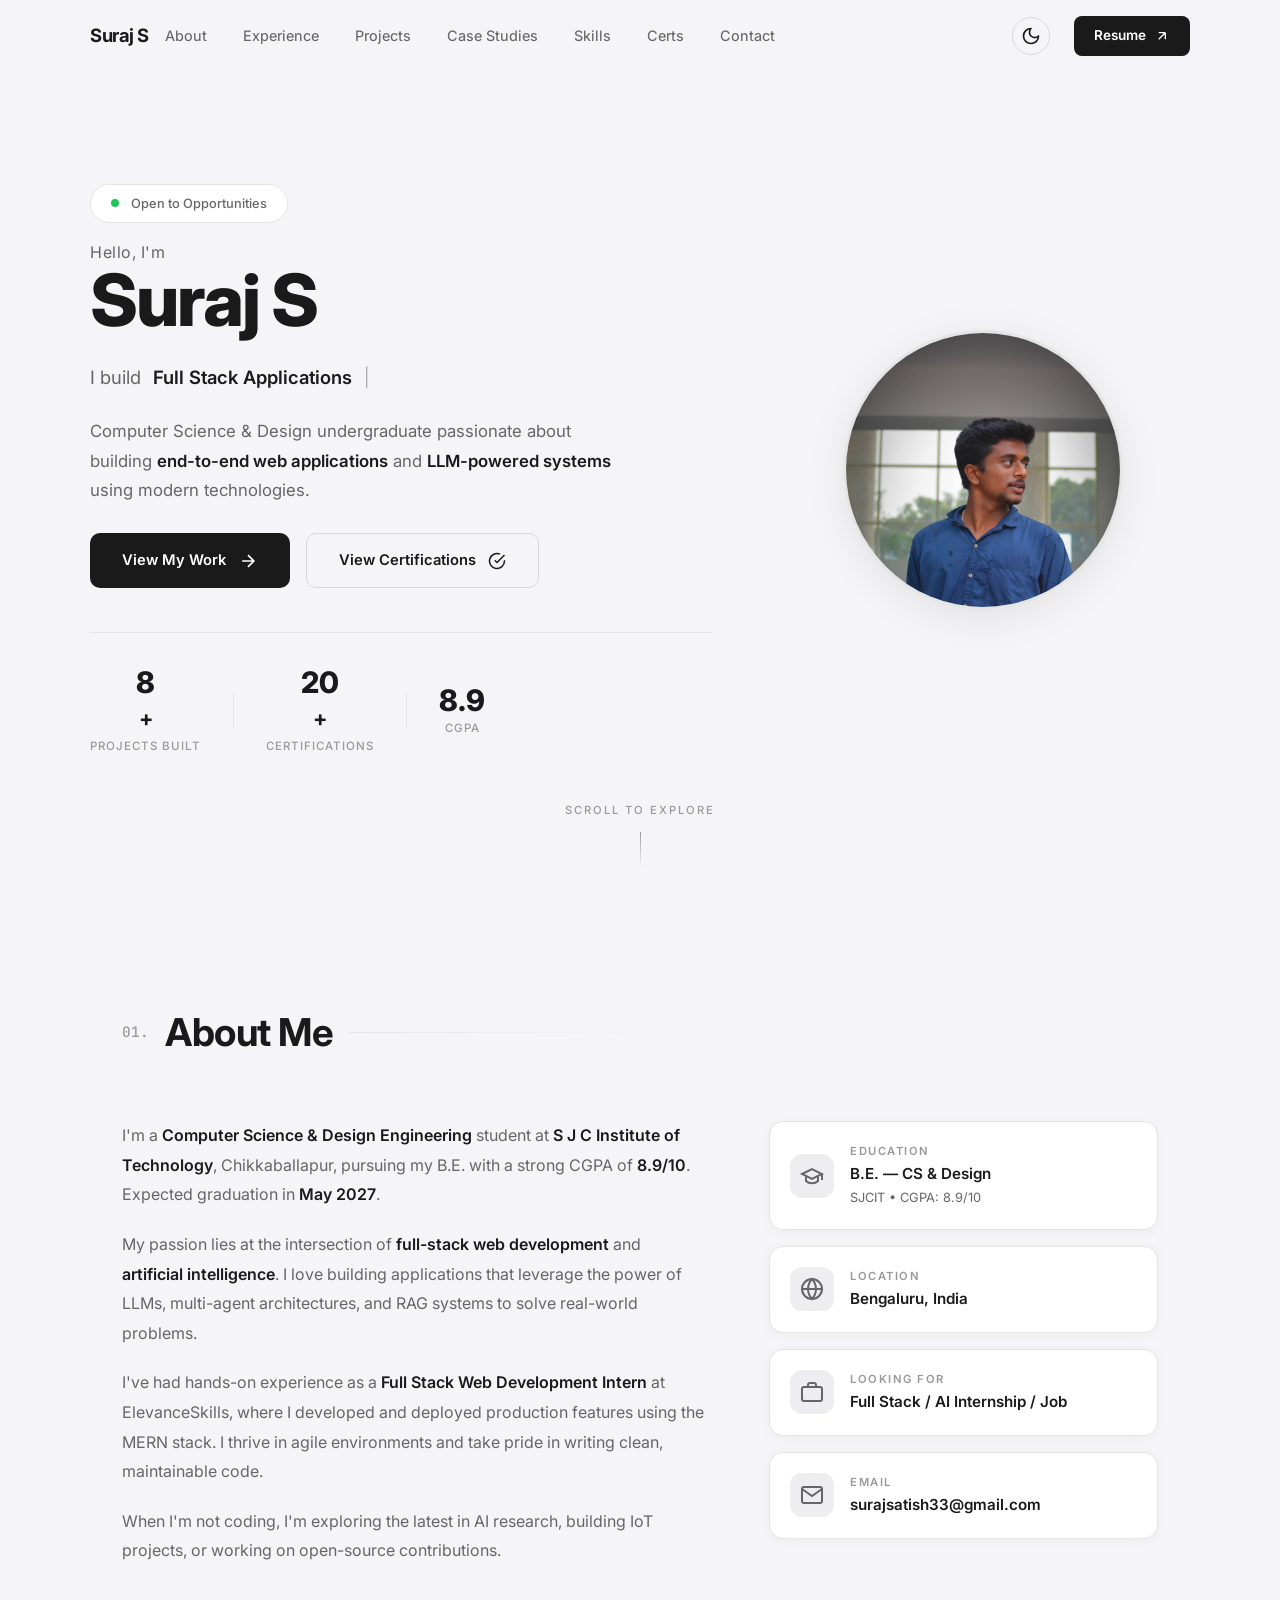
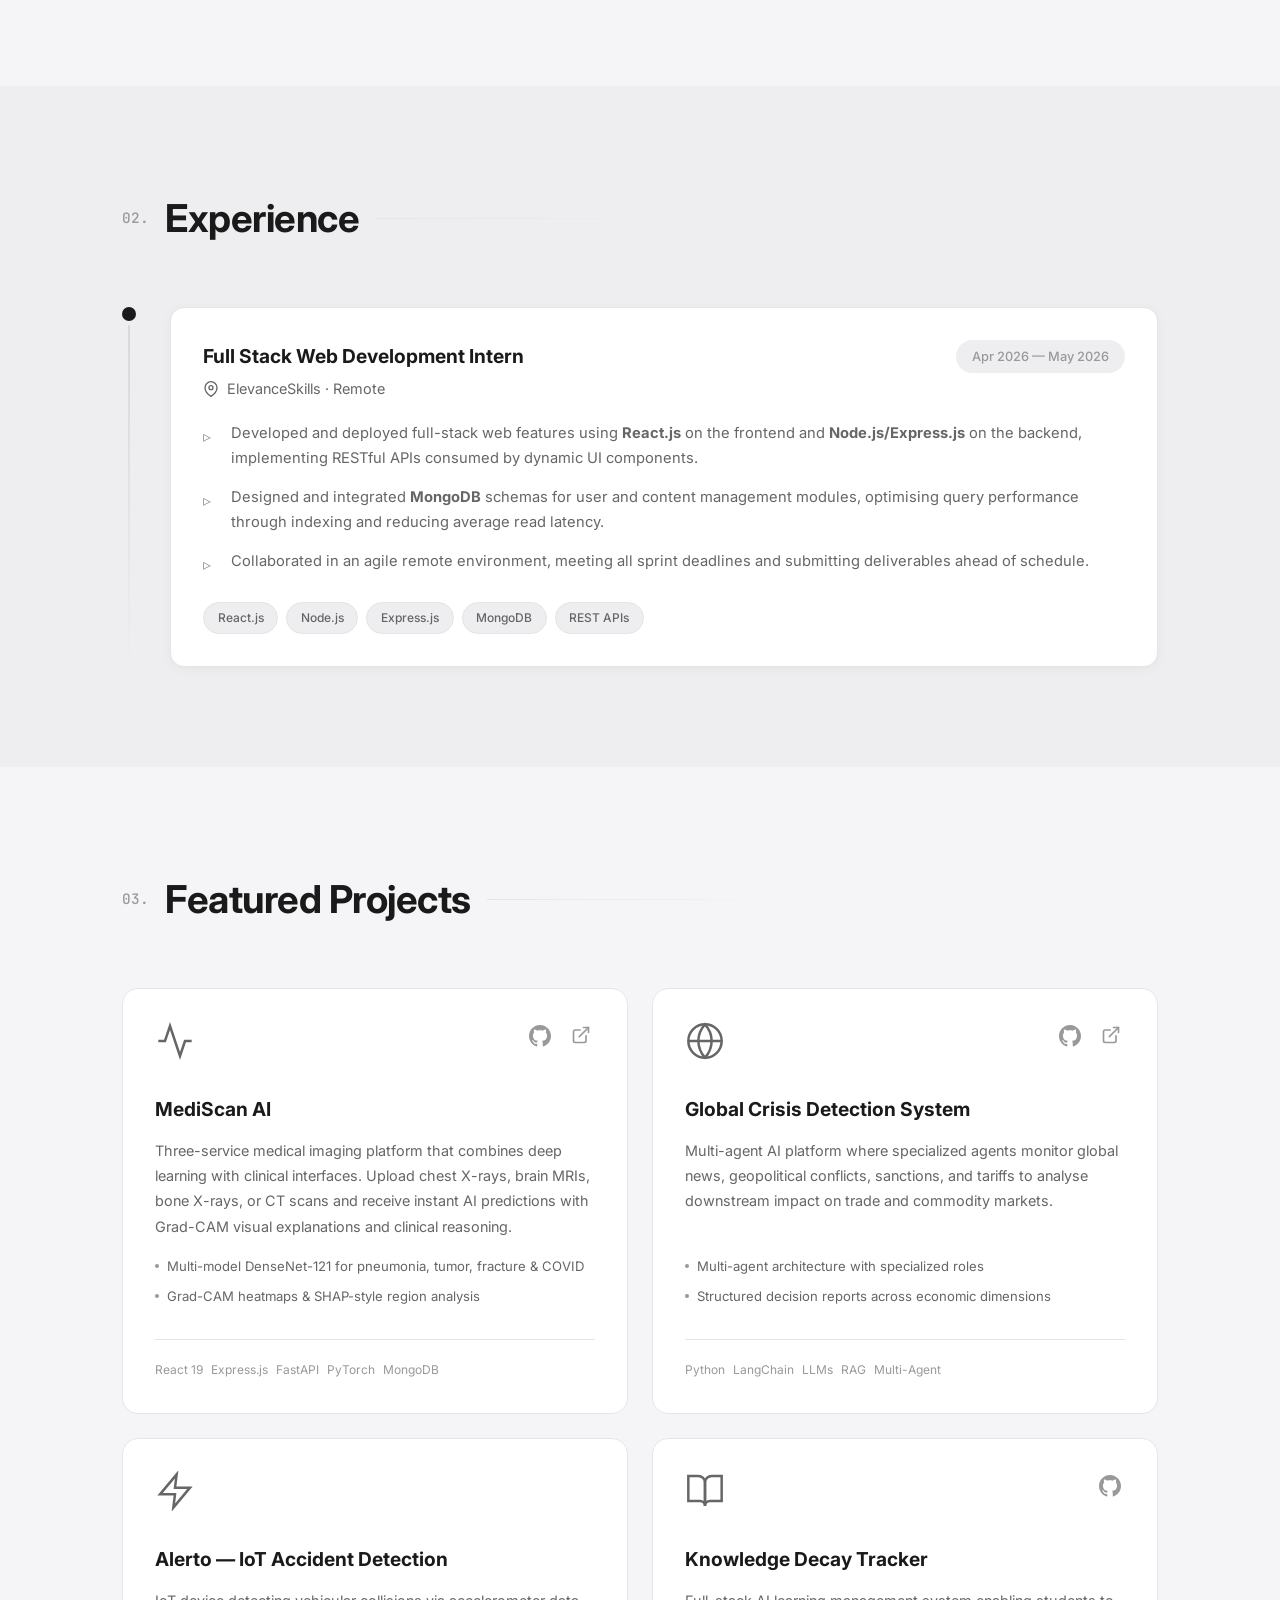
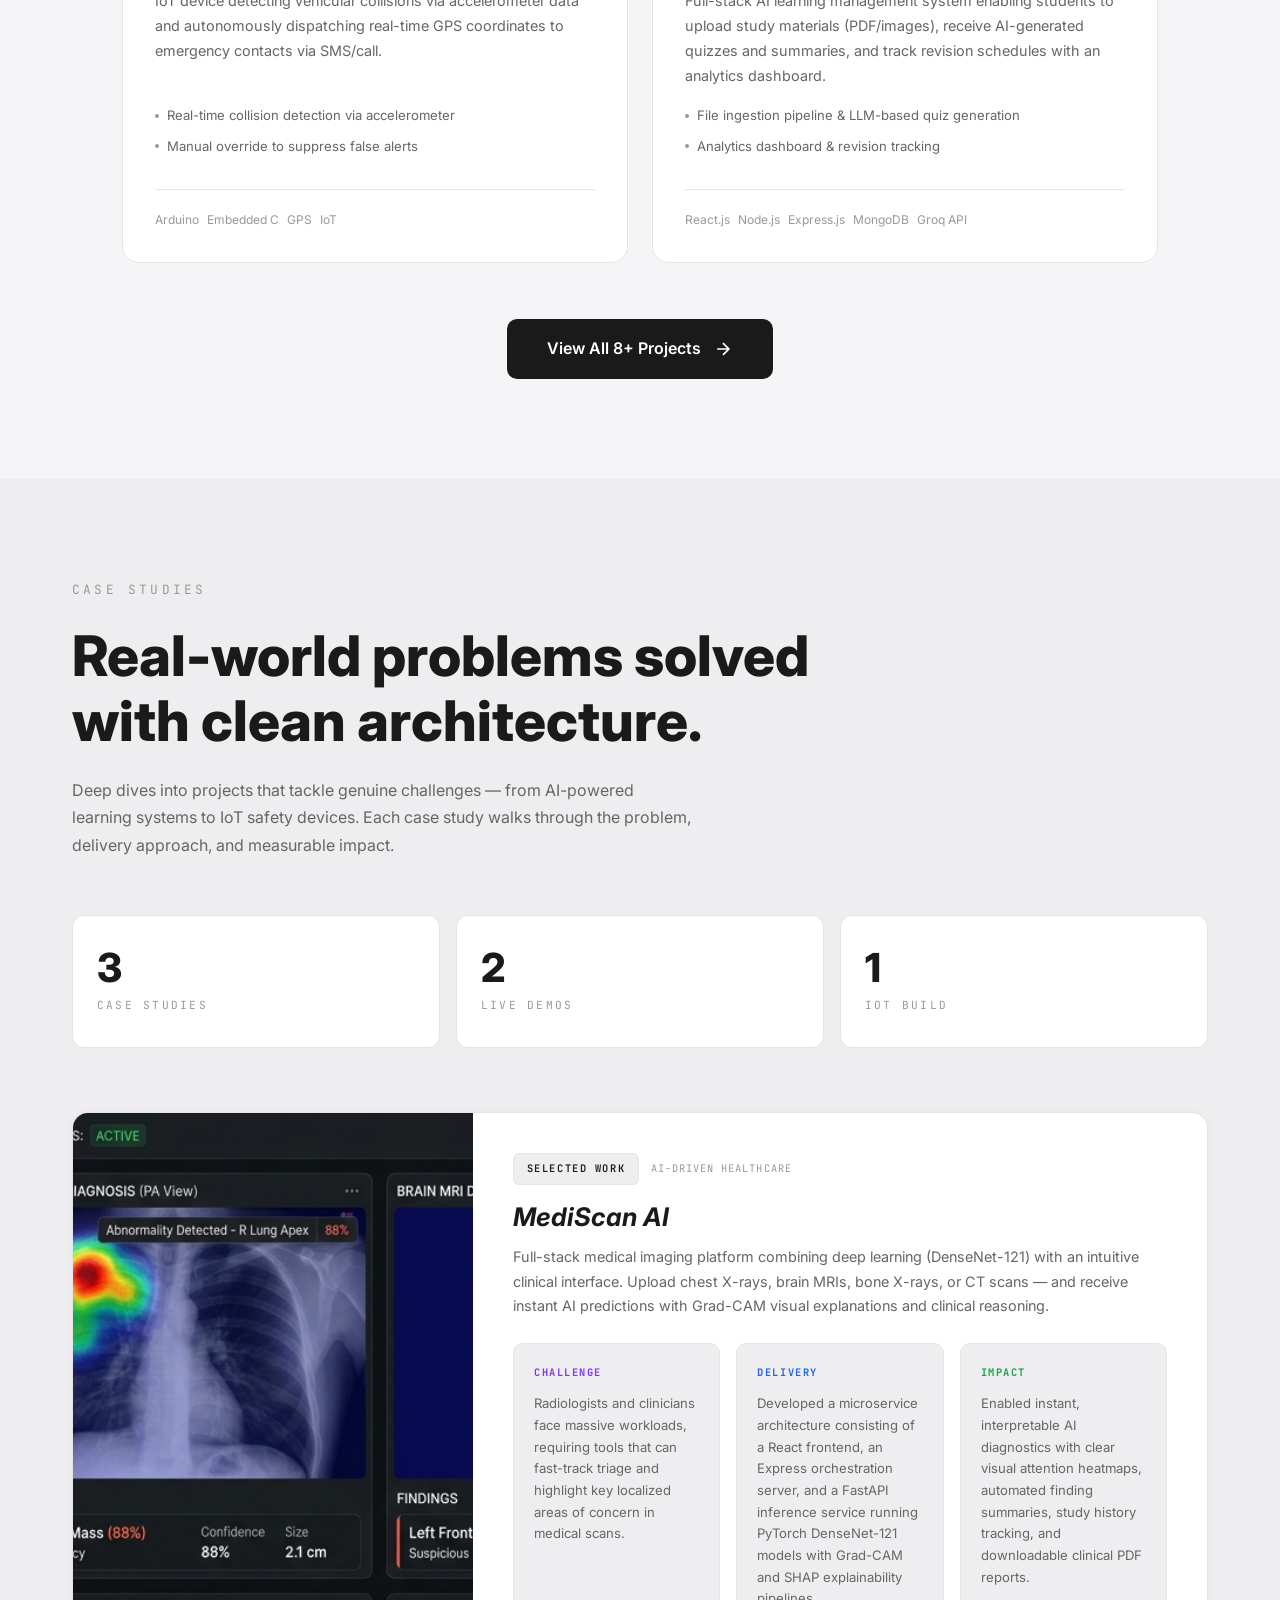
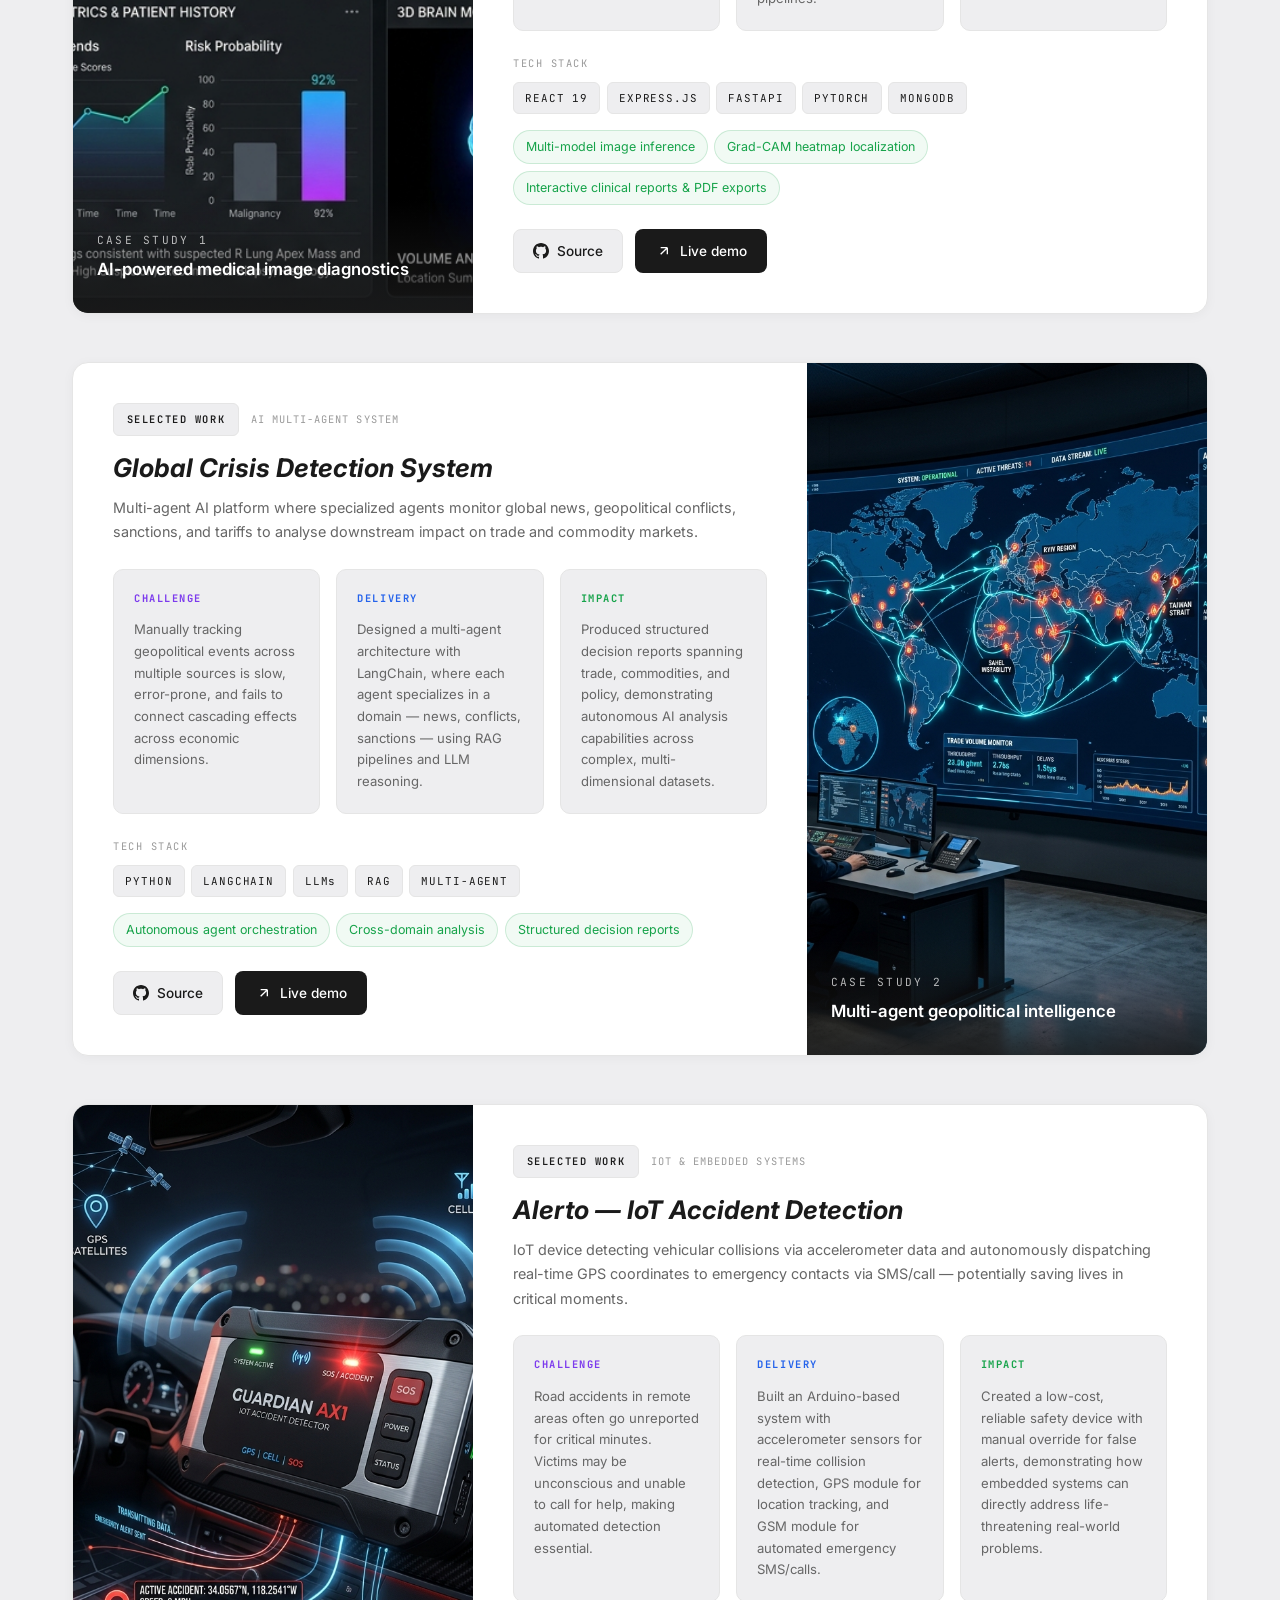
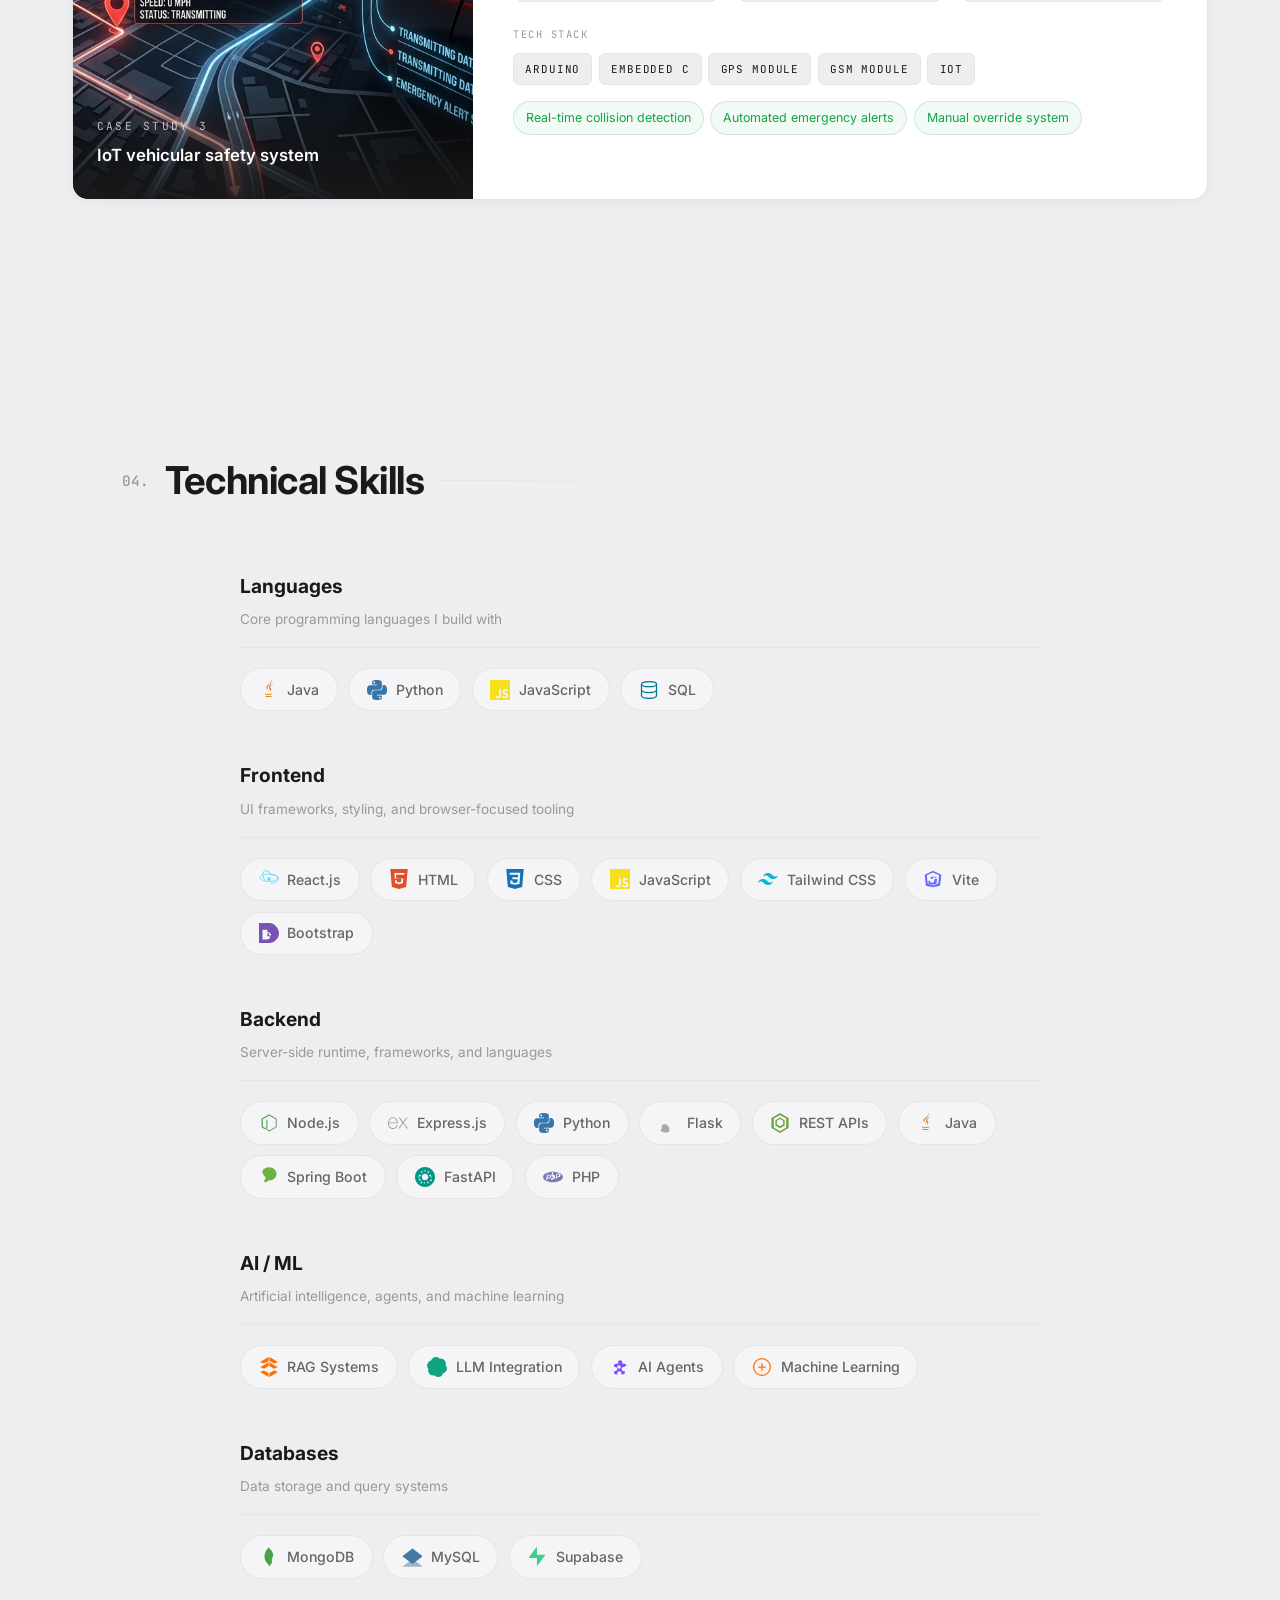
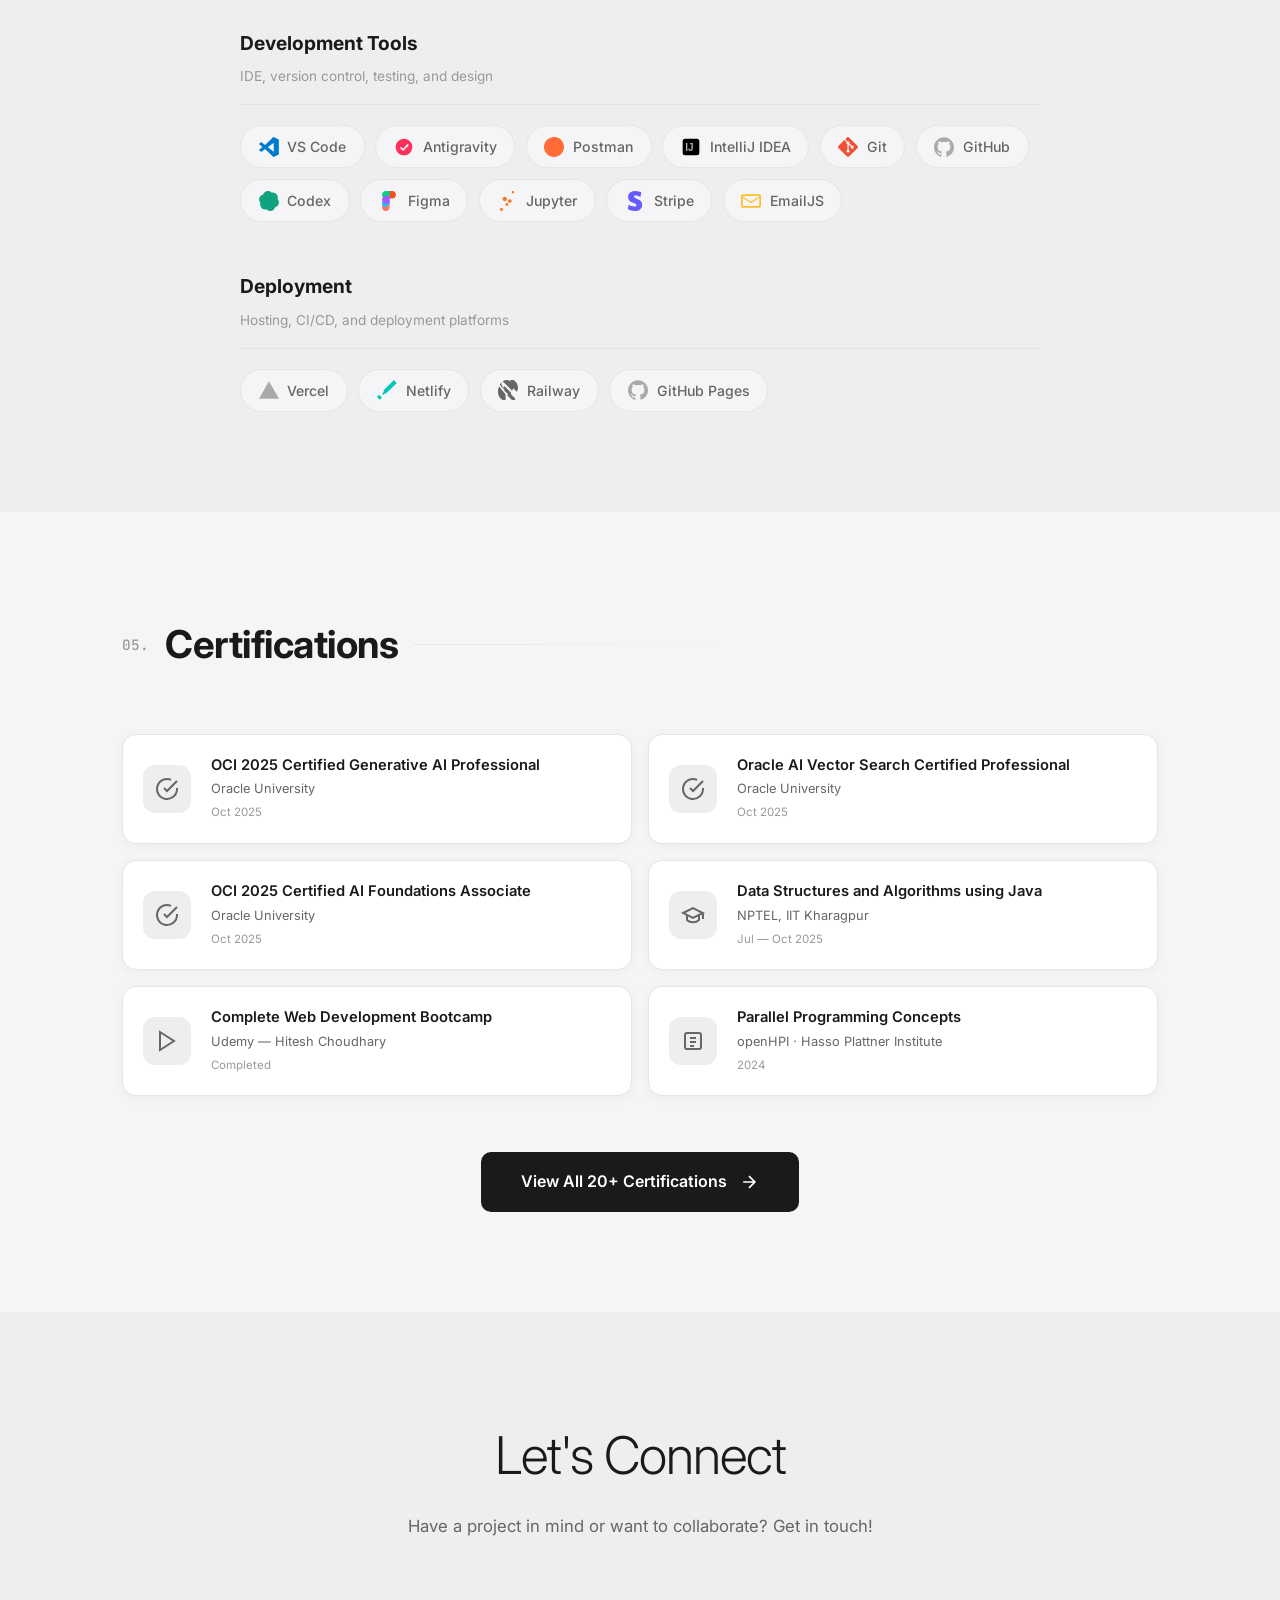
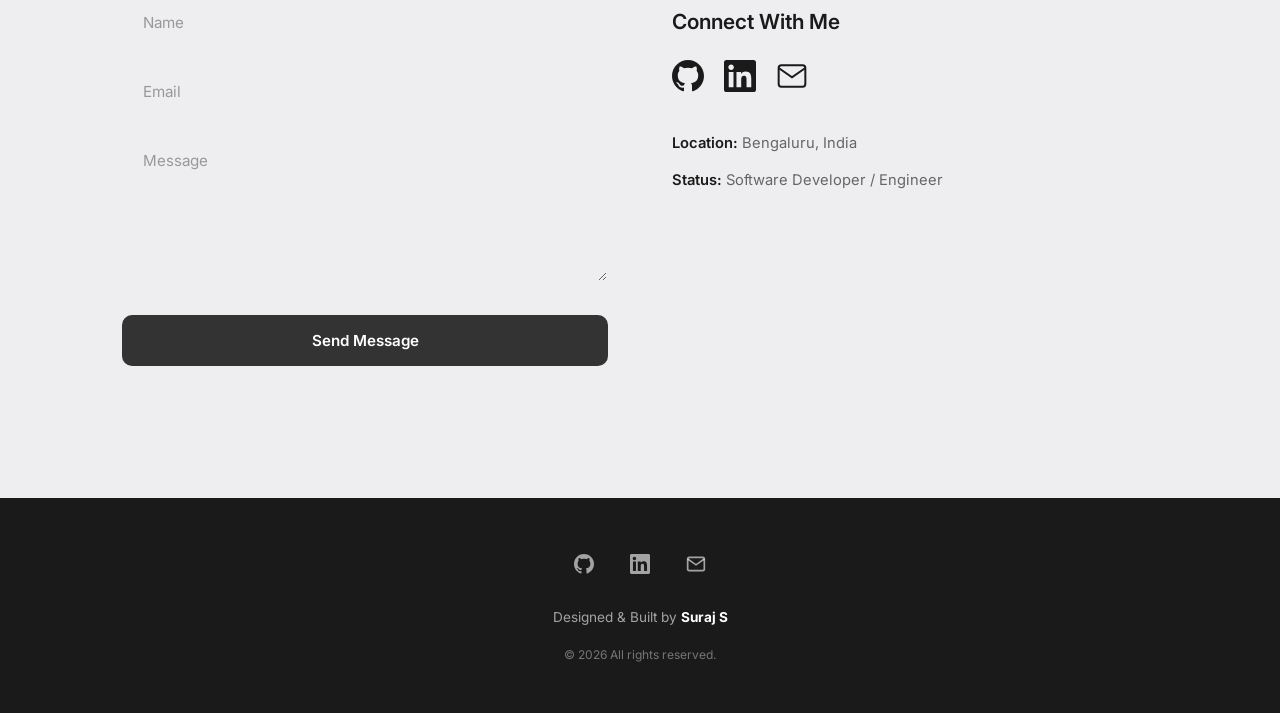
==== commit f4620bc8: "feat: add crisis demo link, update project stats, add parallel programming certs, railway deployment" ====
--- a/index.html
+++ b/index.html
@@ -80,12 +80,12 @@
                 </div>
                 <div class="hero-stats animate-on-scroll">
                     <div class="stat-item">
-                        <span class="stat-number" data-count="3">0</span><span class="stat-plus">+</span>
+                        <span class="stat-number" data-count="8">0</span><span class="stat-plus">+</span>
                         <span class="stat-label">Projects Built</span>
                     </div>
                     <div class="stat-divider"></div>
                     <div class="stat-item">
-                        <span class="stat-number" data-count="18">0</span><span class="stat-plus">+</span>
+                        <span class="stat-number" data-count="20">0</span><span class="stat-plus">+</span>
                         <span class="stat-label">Certifications</span>
                     </div>
                     <div class="stat-divider"></div>
@@ -276,6 +276,9 @@
                                 <a href="https://github.com/Suraj190805/crisis-decision-system" target="_blank" rel="noopener" class="project-link" title="View on GitHub">
                                     <svg width="22" height="22" viewBox="0 0 24 24" fill="currentColor"><path d="M12 0c-6.626 0-12 5.373-12 12 0 5.302 3.438 9.8 8.207 11.387.599.111.793-.261.793-.577v-2.234c-3.338.726-4.033-1.416-4.033-1.416-.546-1.387-1.333-1.756-1.333-1.756-1.089-.745.083-.729.083-.729 1.205.084 1.839 1.237 1.839 1.237 1.07 1.834 2.807 1.304 3.492.997.107-.775.418-1.305.762-1.604-2.665-.305-5.467-1.334-5.467-5.931 0-1.311.469-2.381 1.236-3.221-.124-.303-.535-1.524.117-3.176 0 0 1.008-.322 3.301 1.23.957-.266 1.983-.399 3.003-.404 1.02.005 2.047.138 3.006.404 2.291-1.552 3.297-1.23 3.297-1.23.653 1.653.242 2.874.118 3.176.77.84 1.235 1.911 1.235 3.221 0 4.609-2.807 5.624-5.479 5.921.43.372.823 1.102.823 2.222v3.293c0 .319.192.694.801.576 4.765-1.589 8.199-6.086 8.199-11.386 0-6.627-5.373-12-12-12z"/></svg>
                                 </a>
+                                <a href="https://crisis-decision-system.vercel.app/" target="_blank" rel="noopener" class="project-link" title="Live Demo">
+                                    <svg width="20" height="20" viewBox="0 0 24 24" fill="none" stroke="currentColor" stroke-width="2" stroke-linecap="round" stroke-linejoin="round"><path d="M18 13v6a2 2 0 0 1-2 2H5a2 2 0 0 1-2-2V8a2 2 0 0 1 2-2h6"></path><polyline points="15 3 21 3 21 9"></polyline><line x1="10" y1="14" x2="21" y2="3"></line></svg>
+                                </a>
                             </div>
                         </div>
                         <h3 class="project-title">Global Crisis Detection System</h3>
@@ -522,7 +525,7 @@
                             <svg width="16" height="16" viewBox="0 0 24 24" fill="currentColor"><path d="M12 0c-6.626 0-12 5.373-12 12 0 5.302 3.438 9.8 8.207 11.387.599.111.793-.261.793-.577v-2.234c-3.338.726-4.033-1.416-4.033-1.416-.546-1.387-1.333-1.756-1.333-1.756-1.089-.745.083-.729.083-.729 1.205.084 1.839 1.237 1.839 1.237 1.07 1.834 2.807 1.304 3.492.997.107-.775.418-1.305.762-1.604-2.665-.305-5.467-1.334-5.467-5.931 0-1.311.469-2.381 1.236-3.221-.124-.303-.535-1.524.117-3.176 0 0 1.008-.322 3.301 1.23.957-.266 1.983-.399 3.003-.404 1.02.005 2.047.138 3.006.404 2.291-1.552 3.297-1.23 3.297-1.23.653 1.653.242 2.874.118 3.176.77.84 1.235 1.911 1.235 3.221 0 4.609-2.807 5.624-5.479 5.921.43.372.823 1.102.823 2.222v3.293c0 .319.192.694.801.576 4.765-1.589 8.199-6.086 8.199-11.386 0-6.627-5.373-12-12-12z"/></svg>
                             Source
                         </a>
-                        <a href="#" target="_blank" rel="noopener" class="cs-btn cs-btn-demo">
+                        <a href="https://crisis-decision-system.vercel.app/" target="_blank" rel="noopener" class="cs-btn cs-btn-demo">
                             <svg width="16" height="16" viewBox="0 0 24 24" fill="none" stroke="currentColor" stroke-width="2"><path d="M7 17L17 7M17 7H7M17 7V17"/></svg>
                             Live demo
                         </a>
@@ -831,6 +834,10 @@
                             Netlify
                         </div>
                         <div class="skill-chip">
+                            <svg class="skill-icon" viewBox="0 0 24 24"><path fill="currentColor" d="M10.324 0c-.266.002-.533.02-.797.054a10.963 10.963 0 0 0-4.043 1.348l11.45 11.45A6.004 6.004 0 0 0 18 8.002c0-4.418-3.582-8-8-8zm-5.93 2.53a11.026 11.026 0 0 0-2.34 3.535l9.263 9.263A6.012 6.012 0 0 0 12 16c.414 0 .817-.042 1.207-.123L5.438 8.102A6.035 6.035 0 0 1 4.394 2.53zm-2.9 5.27A10.97 10.97 0 0 0 .055 13.676c-.034.264-.052.531-.054.798 0 5.432 3.93 9.948 9.13 10.84v-7.854L1.495 7.8zM11.996 18c-.413 0-.816.042-1.205.123l7.768 7.775a11.026 11.026 0 0 0 2.34-3.535L11.996 13.46v4.54zm3.936-2.53l-7.769-7.775a6.008 6.008 0 0 0-1.206-.123v4.54l7.07 7.07c.883-.984 1.503-2.185 1.905-3.712zM23.945 10.324c.034-.264.052-.531.054-.798 0-5.432-3.93-9.948-9.13-10.84v7.854l7.643 7.643a10.97 10.97 0 0 0 1.433-3.859z"/></svg>
+                            Railway
+                        </div>
+                        <div class="skill-chip">
                             <svg class="skill-icon" viewBox="0 0 24 24"><path fill="#aaa" d="M12 .297c-6.63 0-12 5.373-12 12 0 5.303 3.438 9.8 8.205 11.385.6.113.82-.258.82-.577 0-.285-.01-1.04-.015-2.04-3.338.724-4.042-1.61-4.042-1.61C4.422 18.07 3.633 17.7 3.633 17.7c-1.087-.744.084-.729.084-.729 1.205.084 1.838 1.236 1.838 1.236 1.07 1.835 2.809 1.305 3.495.998.108-.776.417-1.305.76-1.605-2.665-.3-5.466-1.332-5.466-5.93 0-1.31.465-2.38 1.235-3.22-.135-.303-.54-1.523.105-3.176 0 0 1.005-.322 3.3 1.23.96-.267 1.98-.399 3-.405 1.02.006 2.04.138 3 .405 2.28-1.552 3.285-1.23 3.285-1.23.645 1.653.24 2.873.12 3.176.765.84 1.23 1.91 1.23 3.22 0 4.61-2.805 5.625-5.475 5.92.42.36.81 1.096.81 2.22 0 1.606-.015 2.896-.015 3.286 0 .315.21.69.825.57C20.565 22.092 24 17.592 24 12.297c0-6.627-5.373-12-12-12"/></svg>
                             GitHub Pages
                         </div>
@@ -901,10 +908,20 @@
                         <span class="cert-date">Completed</span>
                     </div>
                 </div>
+                <div class="cert-card glass-card animate-on-scroll">
+                    <div class="cert-badge openhpi">
+                        <svg width="24" height="24" viewBox="0 0 24 24" fill="none" stroke="currentColor" stroke-width="2"><rect x="4" y="4" width="16" height="16" rx="2"/><path d="M9 9h6M9 13h6M9 17h4"/></svg>
+                    </div>
+                    <div class="cert-info">
+                        <h4 class="cert-title">Parallel Programming Concepts</h4>
+                        <p class="cert-issuer">openHPI · Hasso Plattner Institute</p>
+                        <span class="cert-date">2024</span>
+                    </div>
+                </div>
             </div>
             <div class="certs-view-all animate-on-scroll">
                 <a href="certifications.html" class="btn-primary btn-large">
-                    <span>View All 18+ Certifications</span>
+                    <span>View All 20+ Certifications</span>
                     <svg width="20" height="20" viewBox="0 0 24 24" fill="none" stroke="currentColor" stroke-width="2"><path d="M5 12h14M12 5l7 7-7 7"/></svg>
                 </a>
             </div>
@@ -949,17 +966,17 @@
                             <a href="https://linkedin.com/in/suraj-s-77ss77" target="_blank" rel="noopener" aria-label="LinkedIn" class="social-icon-link">
                                 <svg width="32" height="32" viewBox="0 0 24 24" fill="currentColor"><path d="M20.447 20.452h-3.554v-5.569c0-1.328-.027-3.037-1.852-3.037-1.853 0-2.136 1.445-2.136 2.939v5.667H9.351V9h3.414v1.561h.046c.477-.9 1.637-1.85 3.37-1.85 3.601 0 4.267 2.37 4.267 5.455v6.286zM5.337 7.433c-1.144 0-2.063-.926-2.063-2.065 0-1.138.92-2.063 2.063-2.063 1.14 0 2.064.925 2.064 2.063 0 1.139-.925 2.065-2.064 2.065zm1.782 13.019H3.555V9h3.564v11.452zM22.225 0H1.771C.792 0 0 .774 0 1.729v20.542C0 23.227.792 24 1.771 24h20.451C23.2 24 24 23.227 24 22.271V1.729C24 .774 23.2 0 22.222 0h.003z"/></svg>
                             </a>
-                            <a href="mailto:surajsatish33@gmail.com" aria-label="Email" class="social-icon-link">
+                            <a href="mailto:surajsatish33@gmail.com" aria-label="Email" class="social-icon-link mail-trigger" id="contactMailBtn" title="Send an Email">
                                 <svg width="32" height="32" viewBox="0 0 24 24" fill="none" stroke="currentColor" stroke-width="1.5"><path d="M4 4h16c1.1 0 2 .9 2 2v12c0 1.1-.9 2-2 2H4c-1.1 0-2-.9-2-2V6c0-1.1.9-2 2-2z"/><path d="M22 6l-10 7L2 6"/></svg>
                             </a>
                         </div>
                     </div>
                     <div class="connect-details">
                         <p class="connect-detail-item">
-                            <span class="connect-label">Location:</span> Bengaluru, India · Available from July 2026
+                            <span class="connect-label">Location:</span> Bengaluru, India
                         </p>
                         <p class="connect-detail-item">
-                            <span class="connect-label">Status:</span> Open to Full Stack / AI Engineer roles · Internship / Job
+                            <span class="connect-label">Status:</span> Software Developer / Engineer
                         </p>
                     </div>
                 </div>
@@ -988,6 +1005,75 @@
         </div>
     </footer>
 
+    <!-- Email Sending Interface Modal -->
+    <div class="email-modal" id="emailModal" role="dialog" aria-labelledby="emailModalTitle" aria-hidden="true">
+        <div class="email-modal-backdrop" id="emailModalBackdrop"></div>
+        <div class="email-modal-dialog">
+            <div class="email-modal-header">
+                <div class="email-modal-title-wrap">
+                    <div class="email-modal-icon">
+                        <svg width="22" height="22" viewBox="0 0 24 24" fill="none" stroke="currentColor" stroke-width="2"><path d="M4 4h16c1.1 0 2 .9 2 2v12c0 1.1-.9 2-2 2H4c-1.1 0-2-.9-2-2V6c0-1.1.9-2 2-2z"/><path d="M22 6l-10 7L2 6"/></svg>
+                    </div>
+                    <div>
+                        <h3 class="email-modal-title" id="emailModalTitle">Send an Email</h3>
+                        <p class="email-modal-subtitle">Choose your preferred email client or copy the address</p>
+                    </div>
+                </div>
+                <button class="email-modal-close" id="emailModalClose" aria-label="Close modal">
+                    <svg width="18" height="18" viewBox="0 0 24 24" fill="none" stroke="currentColor" stroke-width="2"><line x1="18" y1="6" x2="6" y2="18"></line><line x1="6" y1="6" x2="18" y2="18"></line></svg>
+                </button>
+            </div>
+
+            <!-- Email Address Box with 1-Click Copy -->
+            <div class="email-address-card">
+                <div class="email-address-meta">
+                    <span class="email-address-label">EMAIL RECIPIENT</span>
+                    <span class="email-address-value" id="emailAddressValue">surajsatish33@gmail.com</span>
+                </div>
+                <button class="email-copy-action" id="emailCopyBtn" type="button" aria-label="Copy email address">
+                    <svg class="copy-icon" width="16" height="16" viewBox="0 0 24 24" fill="none" stroke="currentColor" stroke-width="2"><rect x="9" y="9" width="13" height="13" rx="2" ry="2"></rect><path d="M5 15H4a2 2 0 0 1-2-2V4a2 2 0 0 1 2-2h9a2 2 0 0 1 2 2v1"></path></svg>
+                    <span class="copy-text">Copy</span>
+                </button>
+            </div>
+
+            <!-- Client Options -->
+            <div class="email-client-grid">
+                <a href="mailto:surajsatish33@gmail.com" class="email-client-card" id="emailClientDefault">
+                    <div class="client-icon client-mail">
+                        <svg width="22" height="22" viewBox="0 0 24 24" fill="none" stroke="currentColor" stroke-width="2"><path d="M4 4h16c1.1 0 2 .9 2 2v12c0 1.1-.9 2-2 2H4c-1.1 0-2-.9-2-2V6c0-1.1.9-2 2-2z"/><polyline points="22,6 12,13 2,6"/></svg>
+                    </div>
+                    <div class="client-info">
+                        <span class="client-name">Default Mail App</span>
+                        <span class="client-hint">Apple Mail, Outlook, Thunderbird</span>
+                    </div>
+                    <svg class="client-arrow" width="16" height="16" viewBox="0 0 24 24" fill="none" stroke="currentColor" stroke-width="2"><path d="M7 17L17 7M17 7H7M17 7V17"/></svg>
+                </a>
+
+                <a href="https://mail.google.com/mail/?view=cm&fs=1&to=surajsatish33@gmail.com&su=Hello%20Suraj%20—%20Portfolio%20Inquiry" target="_blank" rel="noopener" class="email-client-card" id="emailClientGmail">
+                    <div class="client-icon client-gmail">
+                        <svg width="22" height="22" viewBox="0 0 24 24"><path fill="#EA4335" d="M24 5.457v13.909c0 .904-.732 1.636-1.636 1.636h-3.819V11.73L12 16.64l-6.545-4.91v9.273H1.636A1.636 1.636 0 0 1 0 19.366V5.457c0-2.023 2.309-3.178 3.927-1.964L5.455 4.64 12 9.548l6.545-4.91 1.528-1.146C21.69 2.28 24 3.434 24 5.457z"/></svg>
+                    </div>
+                    <div class="client-info">
+                        <span class="client-name">Gmail in Browser</span>
+                        <span class="client-hint">Opens web compose in a new tab</span>
+                    </div>
+                    <svg class="client-arrow" width="16" height="16" viewBox="0 0 24 24" fill="none" stroke="currentColor" stroke-width="2"><path d="M7 17L17 7M17 7H7M17 7V17"/></svg>
+                </a>
+
+                <a href="https://outlook.live.com/mail/0/deeplink/compose?to=surajsatish33@gmail.com&subject=Hello%20Suraj%20—%20Portfolio%20Inquiry" target="_blank" rel="noopener" class="email-client-card" id="emailClientOutlook">
+                    <div class="client-icon client-outlook">
+                        <svg width="22" height="22" viewBox="0 0 24 24"><path fill="#0078D4" d="M24 7.25v9.5c0 1.519-1.231 2.75-2.75 2.75H13V4.5h8.25C22.769 4.5 24 5.731 24 7.25zM11.5 4.5v15H2.75A2.75 2.75 0 0 1 0 16.75v-9.5C0 5.731 1.231 4.5 2.75 4.5H11.5z"/></svg>
+                    </div>
+                    <div class="client-info">
+                        <span class="client-name">Outlook Web</span>
+                        <span class="client-hint">Opens Hotmail / Outlook in browser</span>
+                    </div>
+                    <svg class="client-arrow" width="16" height="16" viewBox="0 0 24 24" fill="none" stroke="currentColor" stroke-width="2"><path d="M7 17L17 7M17 7H7M17 7V17"/></svg>
+                </a>
+            </div>
+        </div>
+    </div>
+
     <script src="script.js"></script>
 </body>
 </html>
--- a/styles.css
+++ b/styles.css
@@ -1121,6 +1121,11 @@
 }
 
 .cert-badge.udemy {
+    background: var(--bg-secondary);
+    color: var(--text-secondary);
+}
+
+.cert-badge.openhpi {
     background: var(--bg-secondary);
     color: var(--text-secondary);
 }
@@ -2042,3 +2047,241 @@
     }
 }
 
+/* ===== Email Sending Modal ===== */
+.email-modal {
+    position: fixed;
+    top: 0;
+    left: 0;
+    width: 100%;
+    height: 100%;
+    z-index: 9999;
+    display: flex;
+    align-items: center;
+    justify-content: center;
+    opacity: 0;
+    visibility: hidden;
+    transition: opacity 0.3s ease, visibility 0.3s ease;
+    padding: 1.5rem;
+}
+
+.email-modal.active {
+    opacity: 1;
+    visibility: visible;
+}
+
+.email-modal-backdrop {
+    position: absolute;
+    inset: 0;
+    background: rgba(0, 0, 0, 0.7);
+    backdrop-filter: blur(8px);
+    -webkit-backdrop-filter: blur(8px);
+}
+
+.email-modal-dialog {
+    position: relative;
+    width: 100%;
+    max-width: 480px;
+    background: var(--bg-card);
+    border: 1px solid var(--card-border);
+    border-radius: 16px;
+    padding: 1.75rem;
+    box-shadow: 0 20px 50px rgba(0, 0, 0, 0.3);
+    z-index: 1;
+    transform: translateY(20px) scale(0.97);
+    transition: transform 0.3s cubic-bezier(0.16, 1, 0.3, 1);
+}
+
+.email-modal.active .email-modal-dialog {
+    transform: translateY(0) scale(1);
+}
+
+.email-modal-header {
+    display: flex;
+    align-items: flex-start;
+    justify-content: space-between;
+    gap: 1rem;
+    margin-bottom: 1.5rem;
+}
+
+.email-modal-title-wrap {
+    display: flex;
+    align-items: center;
+    gap: 0.85rem;
+}
+
+.email-modal-icon {
+    width: 44px;
+    height: 44px;
+    border-radius: 12px;
+    background: var(--bg-secondary);
+    color: var(--text-primary);
+    display: flex;
+    align-items: center;
+    justify-content: center;
+    flex-shrink: 0;
+    border: 1px solid var(--card-border);
+}
+
+.email-modal-title {
+    font-size: 1.25rem;
+    font-weight: 700;
+    color: var(--text-primary);
+    margin: 0 0 0.2rem 0;
+}
+
+.email-modal-subtitle {
+    font-size: 0.85rem;
+    color: var(--text-secondary);
+    margin: 0;
+}
+
+.email-modal-close {
+    background: transparent;
+    border: none;
+    color: var(--text-secondary);
+    cursor: pointer;
+    padding: 0.4rem;
+    border-radius: 8px;
+    display: flex;
+    align-items: center;
+    justify-content: center;
+    transition: var(--transition-fast);
+}
+
+.email-modal-close:hover {
+    color: var(--text-primary);
+    background: var(--bg-secondary);
+}
+
+.email-address-card {
+    display: flex;
+    align-items: center;
+    justify-content: space-between;
+    gap: 1rem;
+    background: var(--bg-secondary);
+    border: 1px solid var(--card-border);
+    border-radius: 12px;
+    padding: 0.85rem 1rem;
+    margin-bottom: 1.25rem;
+}
+
+.email-address-meta {
+    display: flex;
+    flex-direction: column;
+    gap: 0.2rem;
+    min-width: 0;
+}
+
+.email-address-label {
+    font-size: 0.68rem;
+    font-family: var(--font-mono);
+    font-weight: 600;
+    letter-spacing: 0.08em;
+    color: var(--text-muted);
+}
+
+.email-address-value {
+    font-size: 0.95rem;
+    font-weight: 600;
+    color: var(--text-primary);
+    white-space: nowrap;
+    overflow: hidden;
+    text-overflow: ellipsis;
+}
+
+.email-copy-action {
+    display: inline-flex;
+    align-items: center;
+    gap: 0.4rem;
+    padding: 0.45rem 0.85rem;
+    font-size: 0.82rem;
+    font-weight: 600;
+    color: var(--text-primary);
+    background: var(--bg-card);
+    border: 1px solid var(--card-border);
+    border-radius: 8px;
+    cursor: pointer;
+    transition: var(--transition-fast);
+    flex-shrink: 0;
+}
+
+.email-copy-action:hover {
+    border-color: var(--text-primary);
+    transform: translateY(-1px);
+}
+
+.email-copy-action.copied {
+    background: #10b981;
+    color: #ffffff;
+    border-color: #10b981;
+}
+
+.email-client-grid {
+    display: flex;
+    flex-direction: column;
+    gap: 0.75rem;
+}
+
+.email-client-card {
+    display: flex;
+    align-items: center;
+    gap: 1rem;
+    padding: 0.85rem 1rem;
+    background: var(--bg-card);
+    border: 1px solid var(--card-border);
+    border-radius: 12px;
+    text-decoration: none;
+    color: inherit;
+    transition: var(--transition-fast);
+}
+
+.email-client-card:hover {
+    background: var(--bg-secondary);
+    border-color: var(--text-primary);
+    transform: translateY(-2px);
+}
+
+.client-icon {
+    width: 38px;
+    height: 38px;
+    border-radius: 10px;
+    display: flex;
+    align-items: center;
+    justify-content: center;
+    background: var(--bg-secondary);
+    flex-shrink: 0;
+    color: var(--text-primary);
+}
+
+.email-client-card:hover .client-icon {
+    background: var(--bg-card);
+}
+
+.client-info {
+    flex: 1;
+    display: flex;
+    flex-direction: column;
+    gap: 0.15rem;
+}
+
+.client-name {
+    font-size: 0.95rem;
+    font-weight: 600;
+    color: var(--text-primary);
+}
+
+.client-hint {
+    font-size: 0.78rem;
+    color: var(--text-secondary);
+}
+
+.client-arrow {
+    color: var(--text-muted);
+    transition: transform var(--transition-fast);
+}
+
+.email-client-card:hover .client-arrow {
+    color: var(--text-primary);
+    transform: translateX(3px);
+}
+
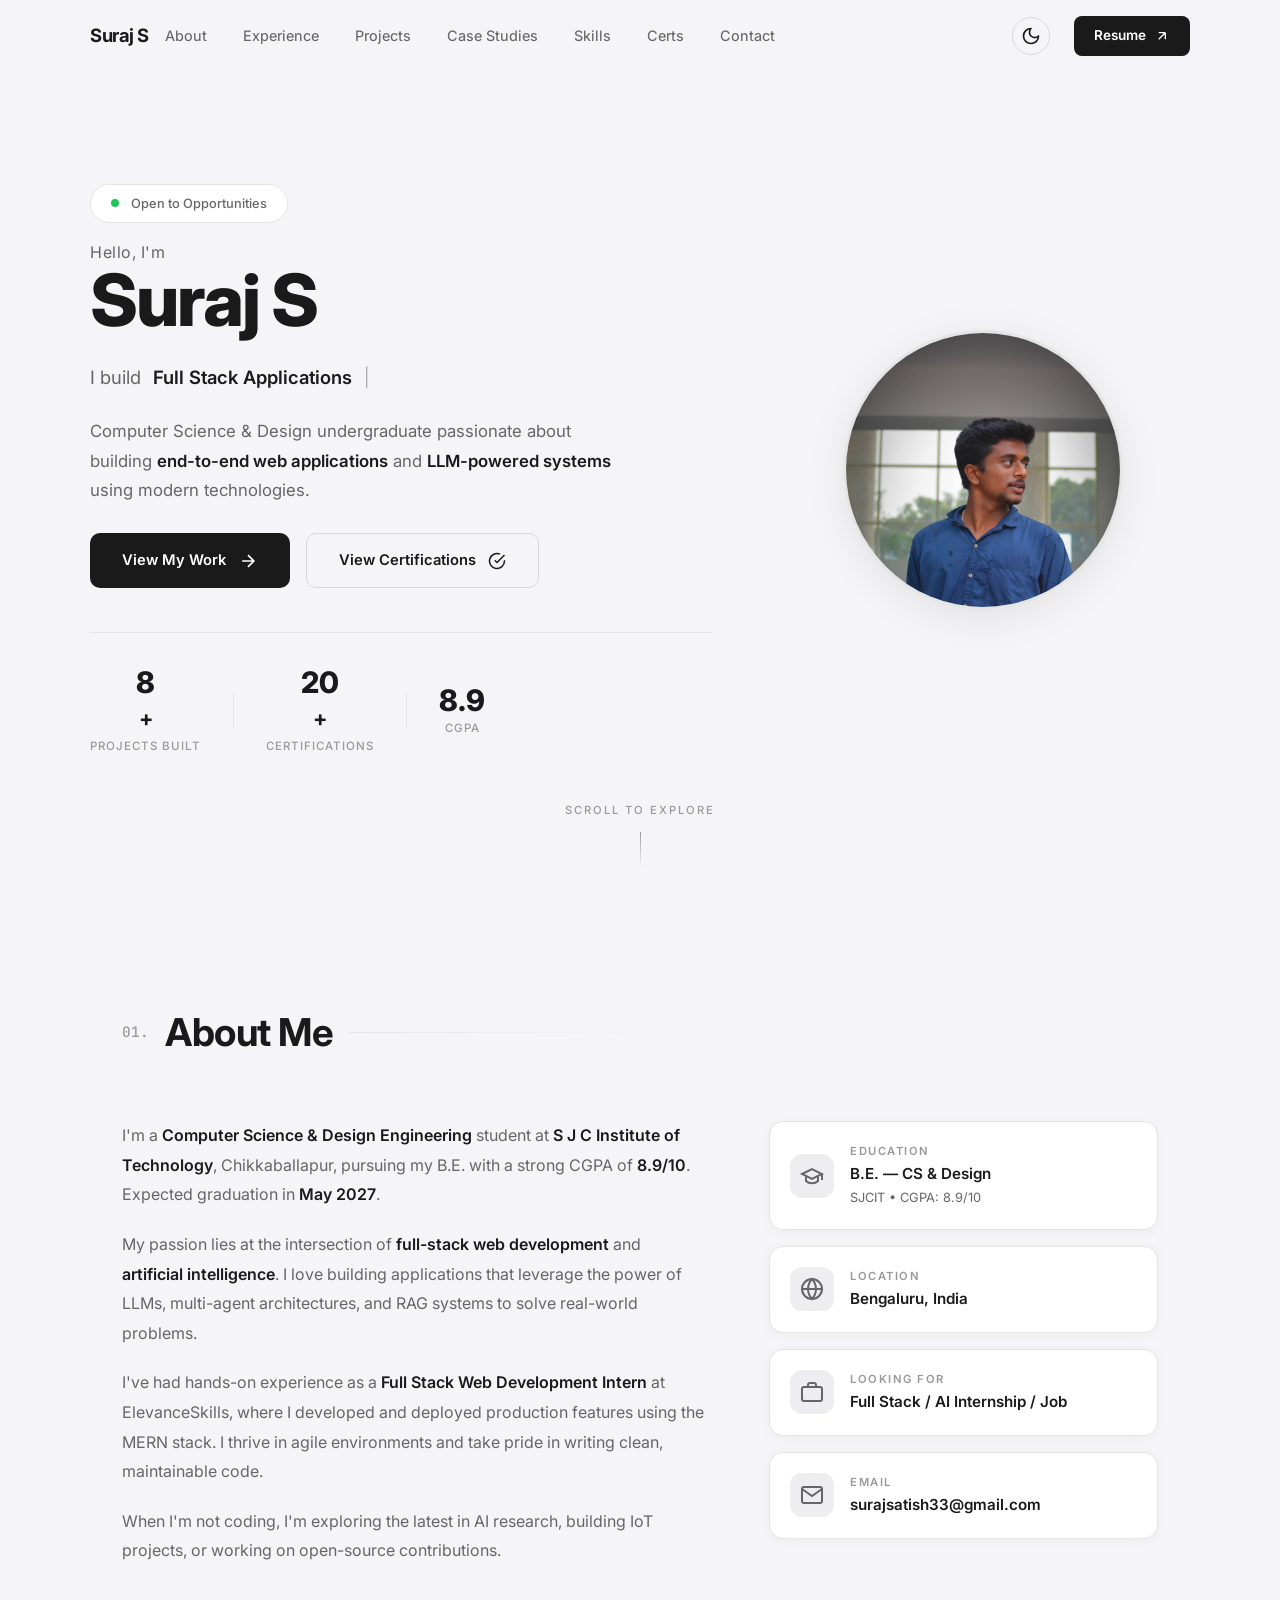
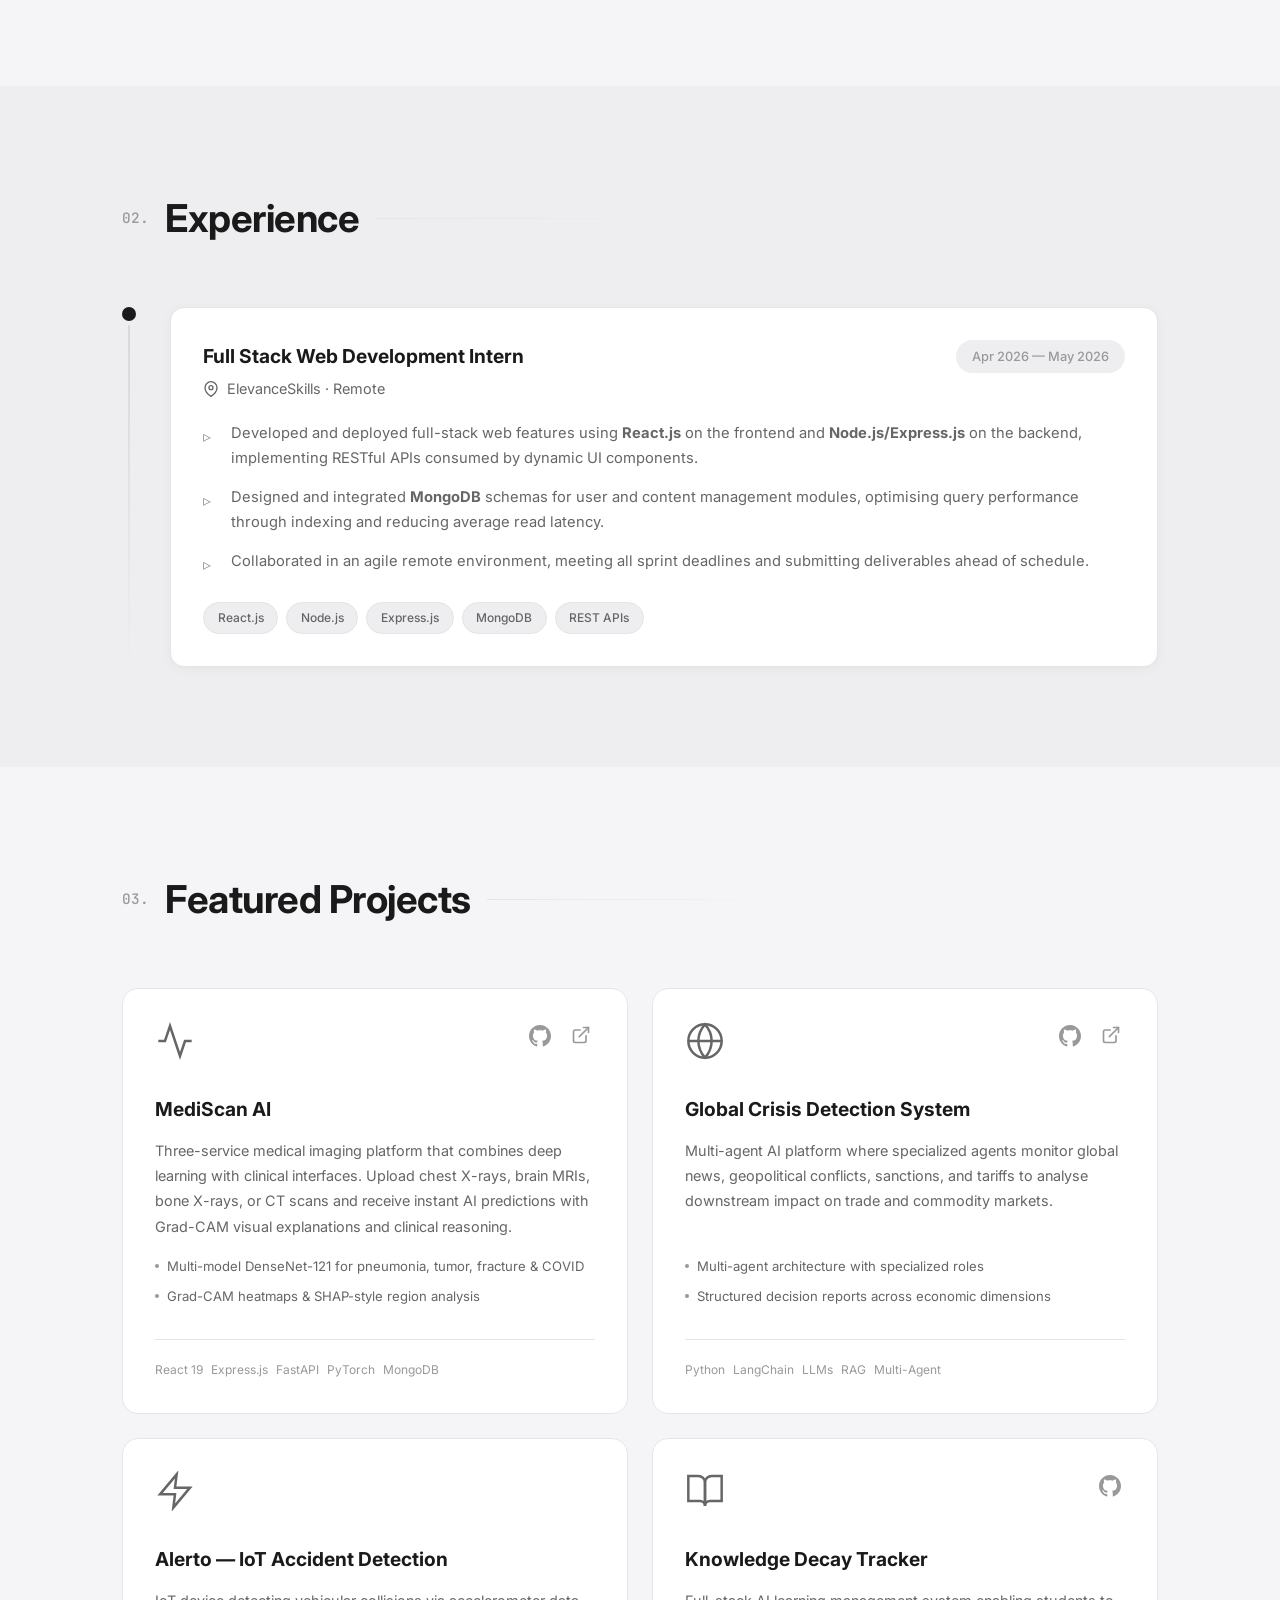
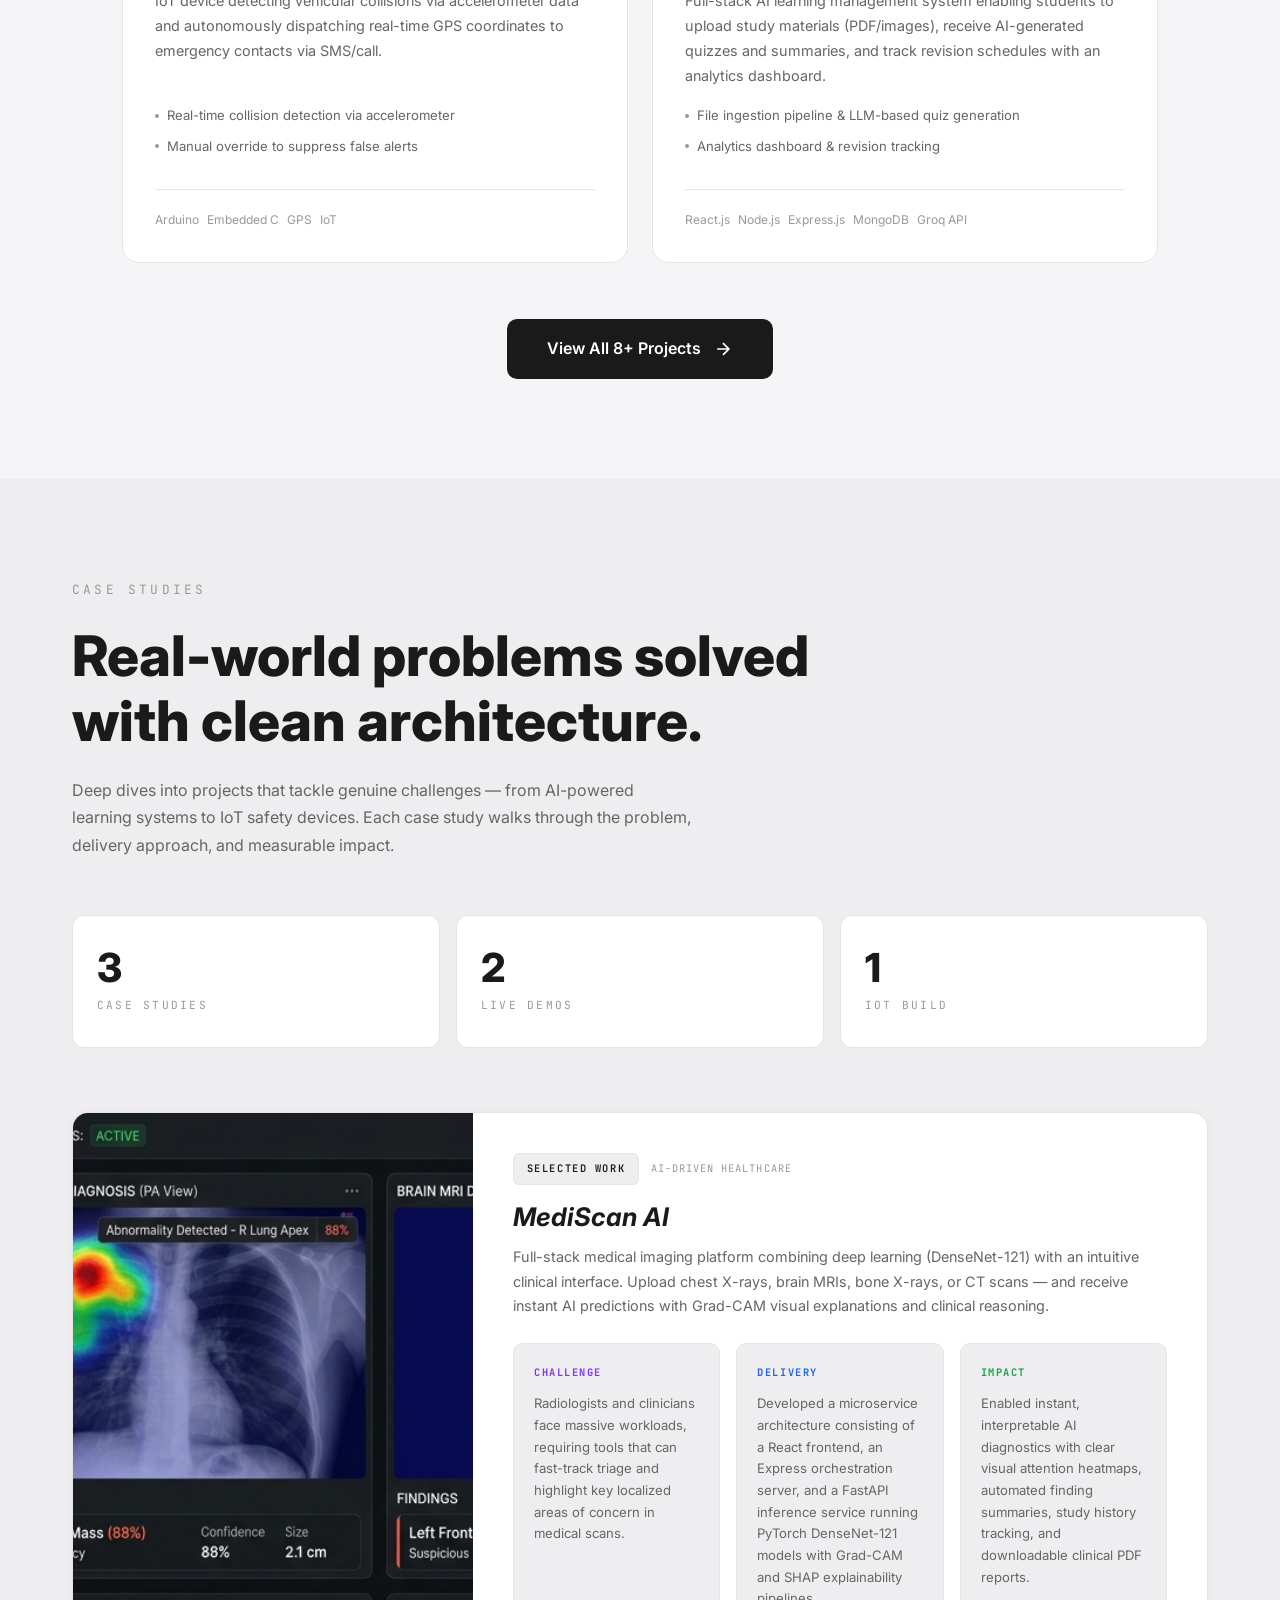
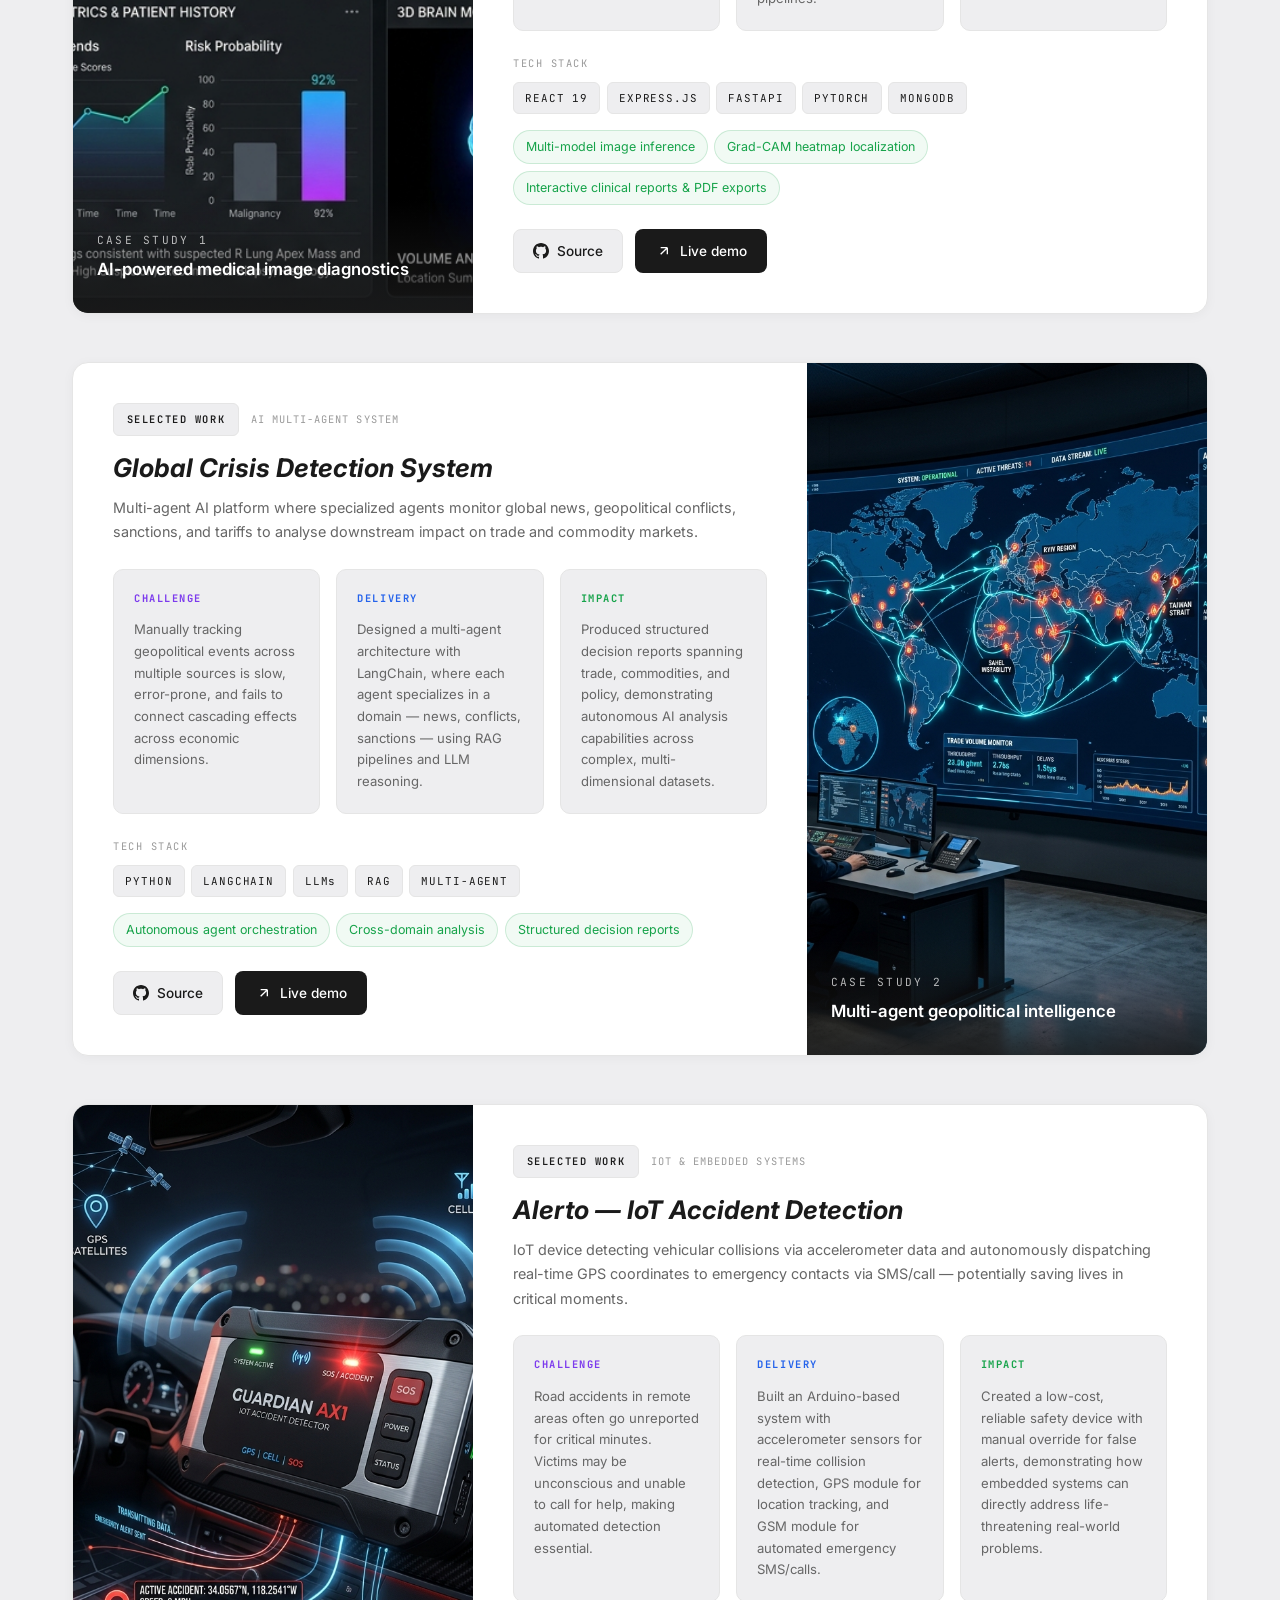
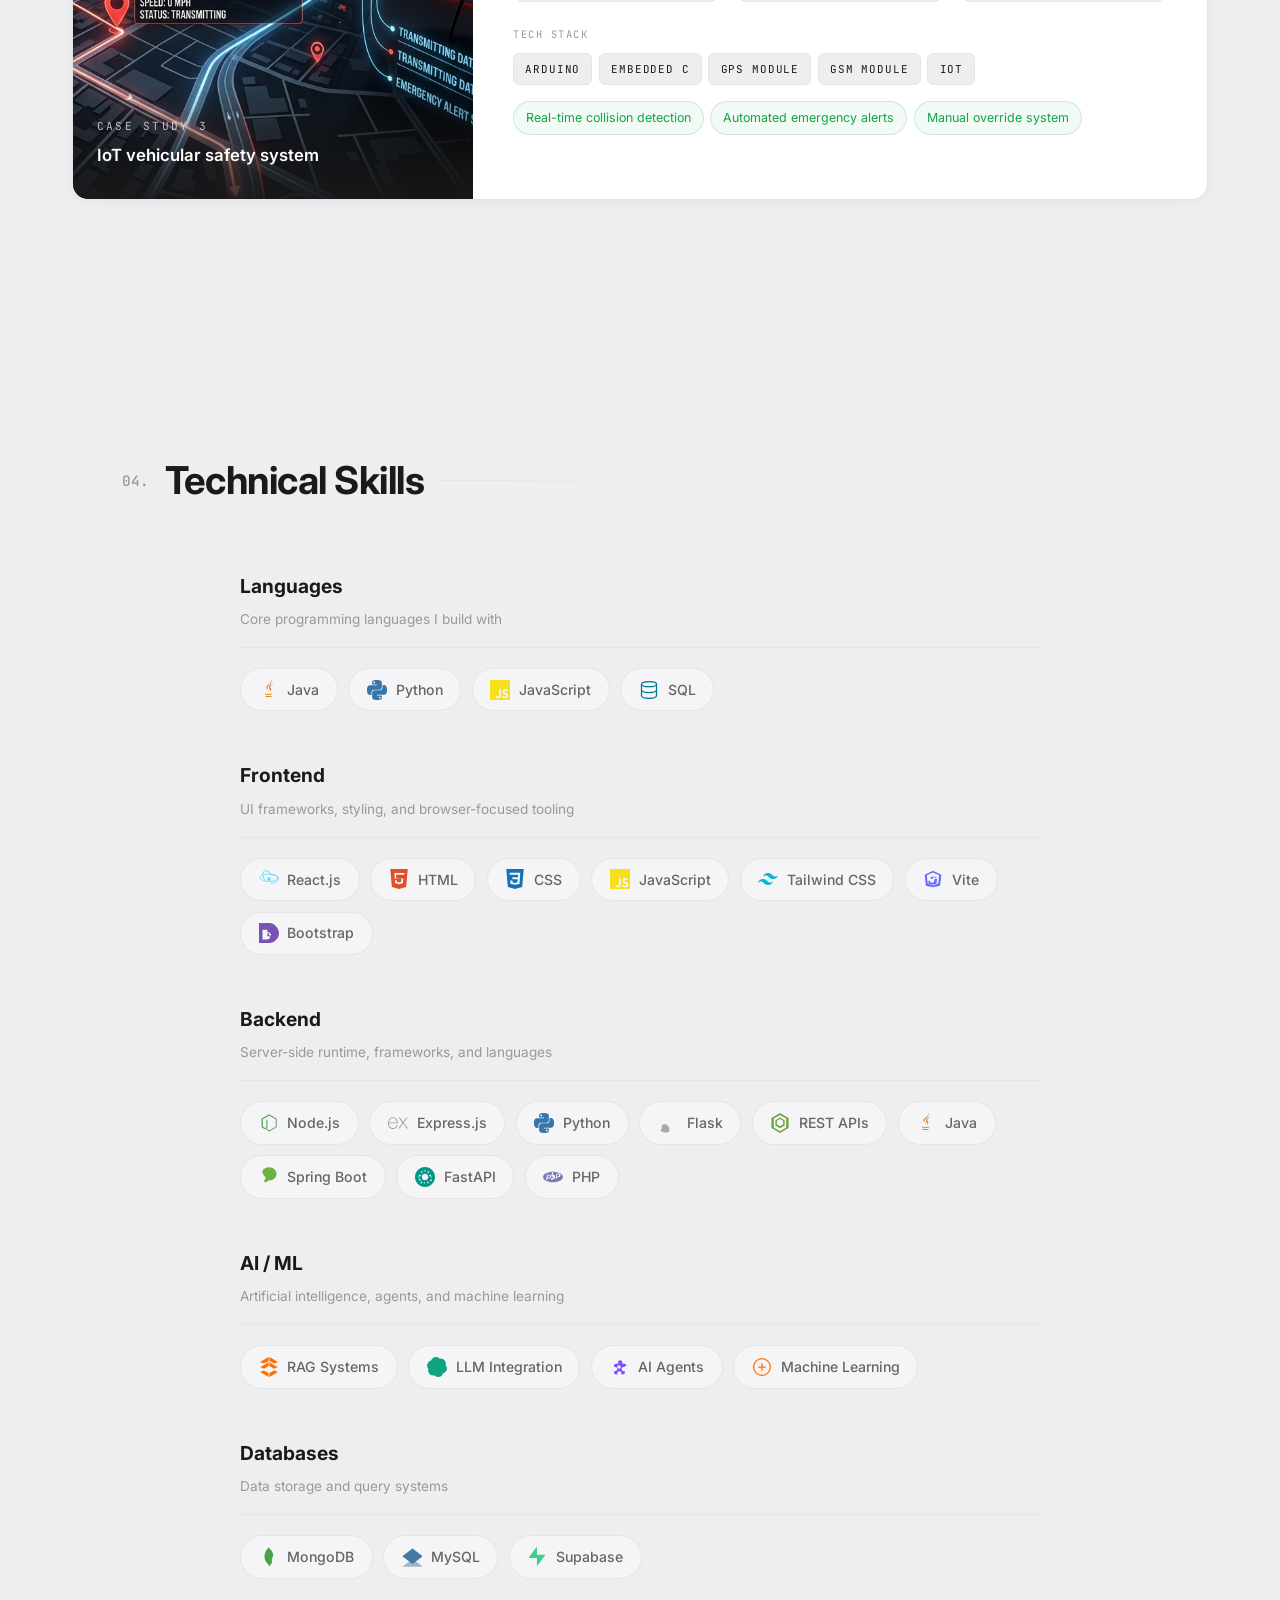
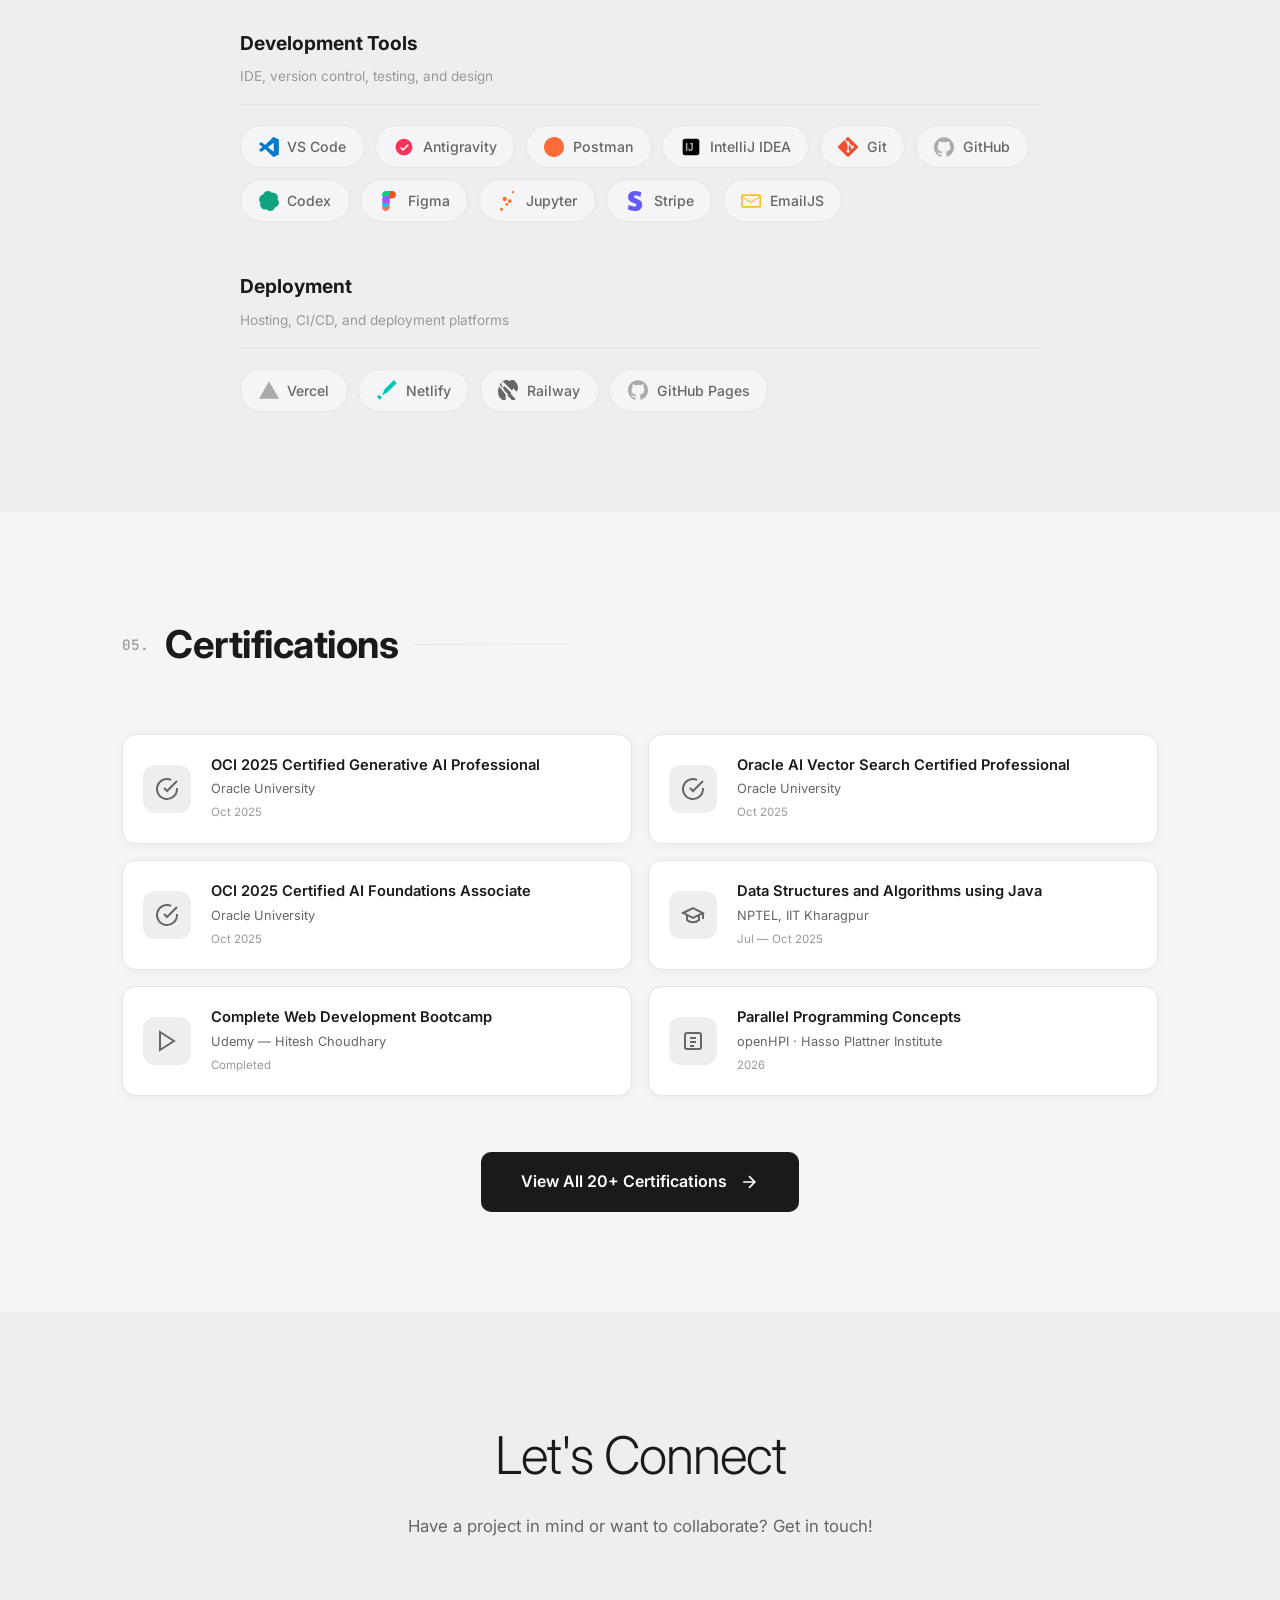
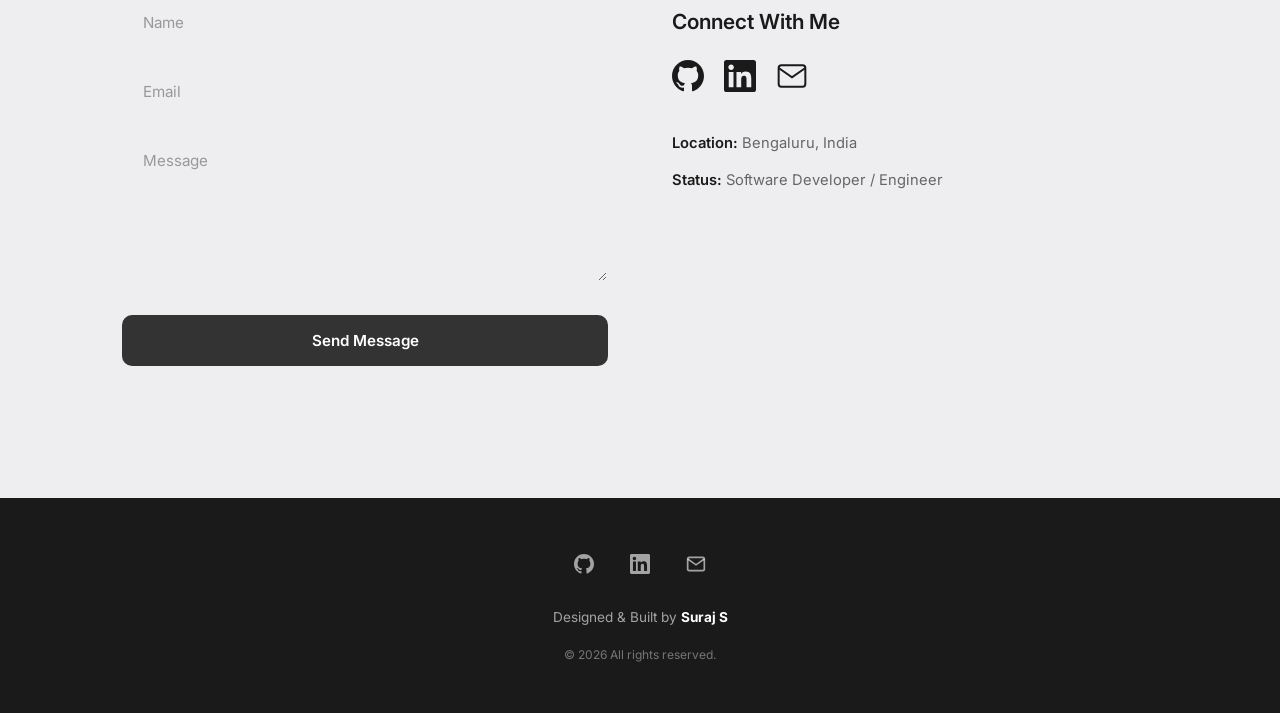
==== commit 85824176: "fix: update parallel programming certificate dates to 2026" ====
--- a/index.html
+++ b/index.html
@@ -915,7 +915,7 @@
                     <div class="cert-info">
                         <h4 class="cert-title">Parallel Programming Concepts</h4>
                         <p class="cert-issuer">openHPI · Hasso Plattner Institute</p>
-                        <span class="cert-date">2024</span>
+                        <span class="cert-date">2026</span>
                     </div>
                 </div>
             </div>
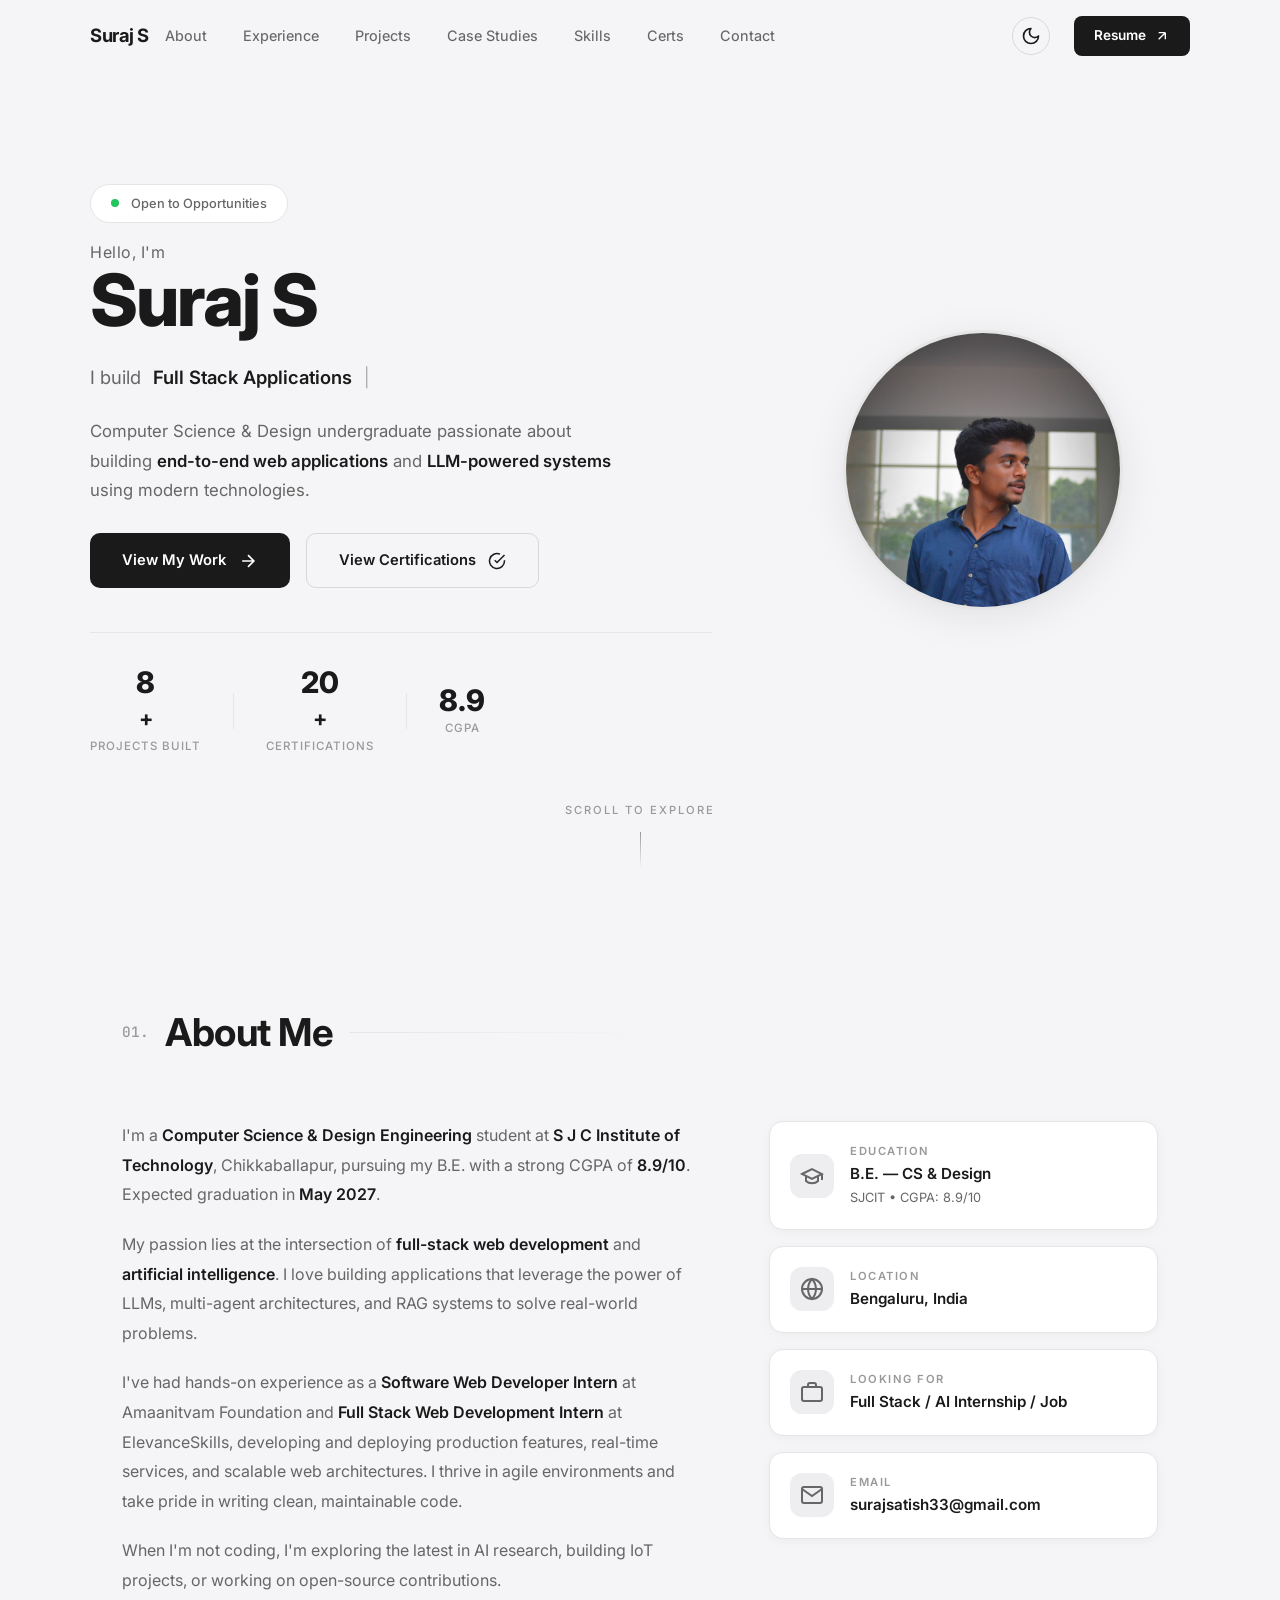
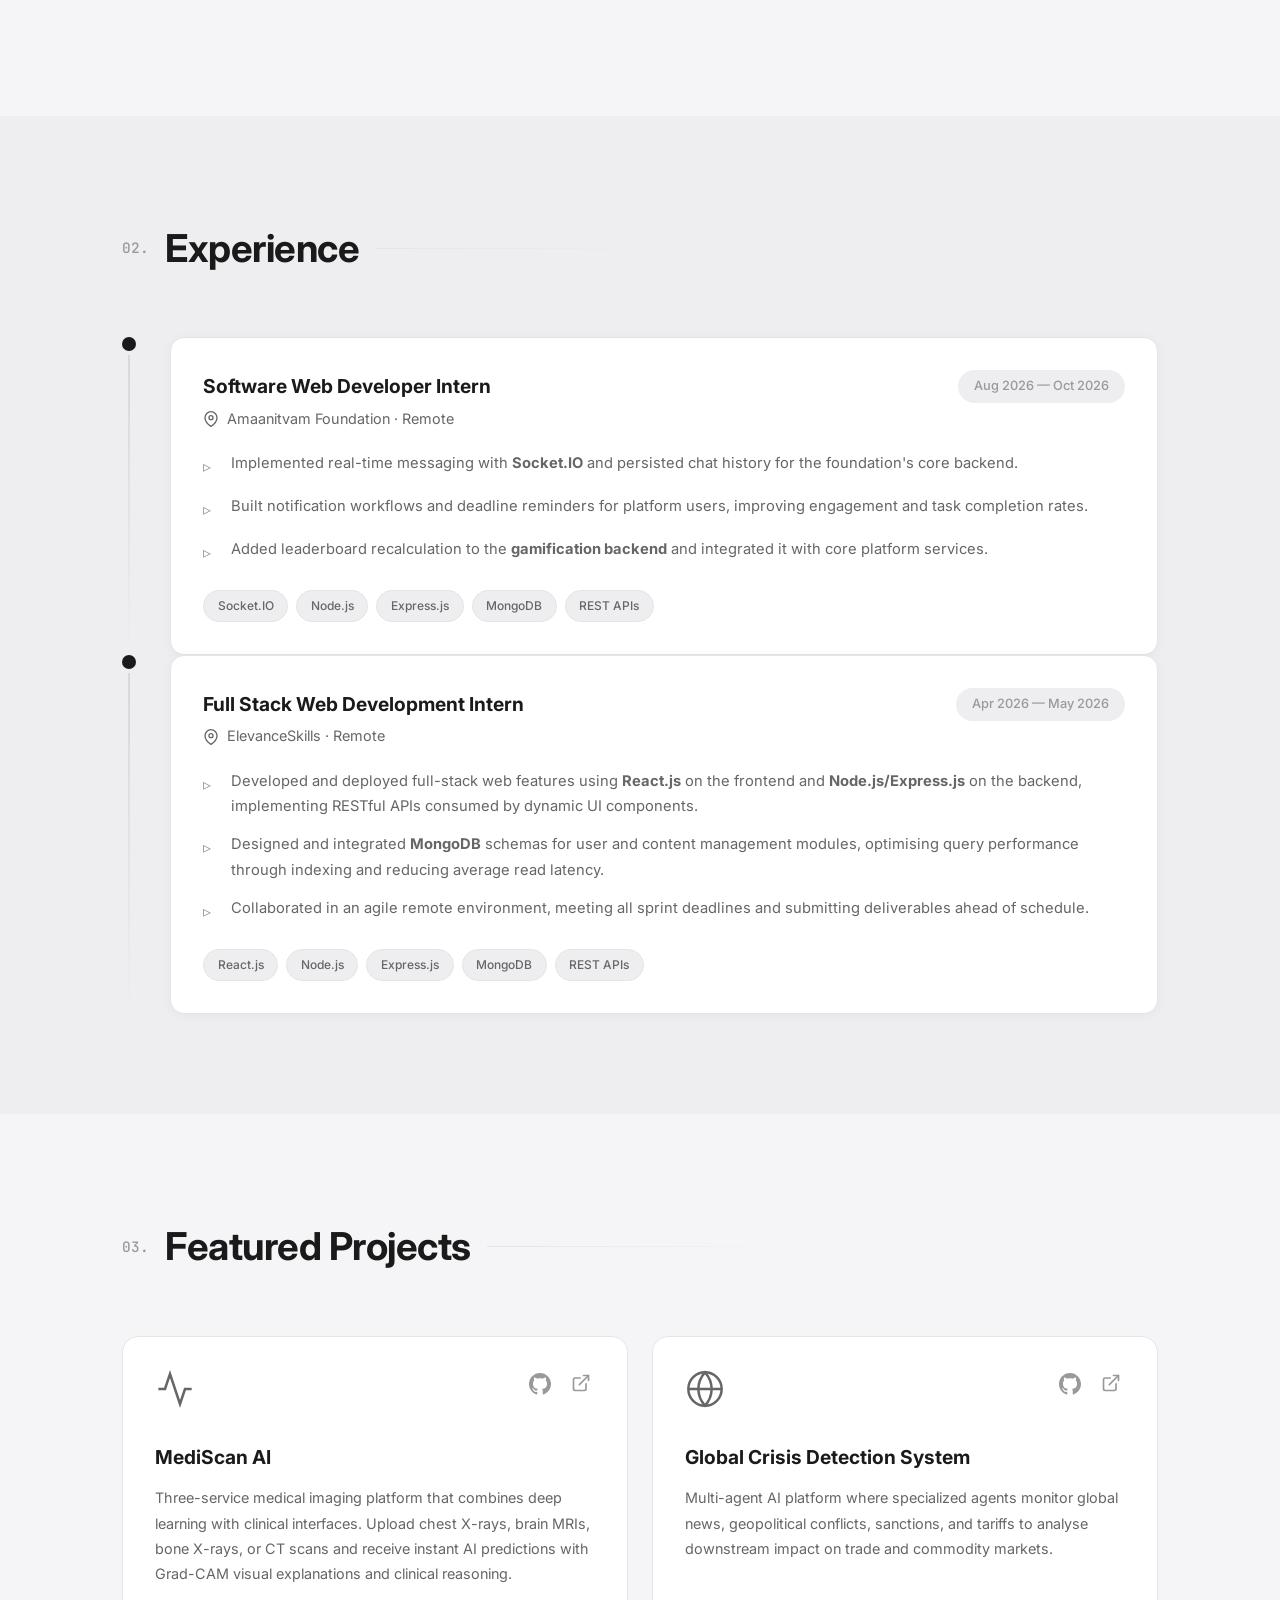
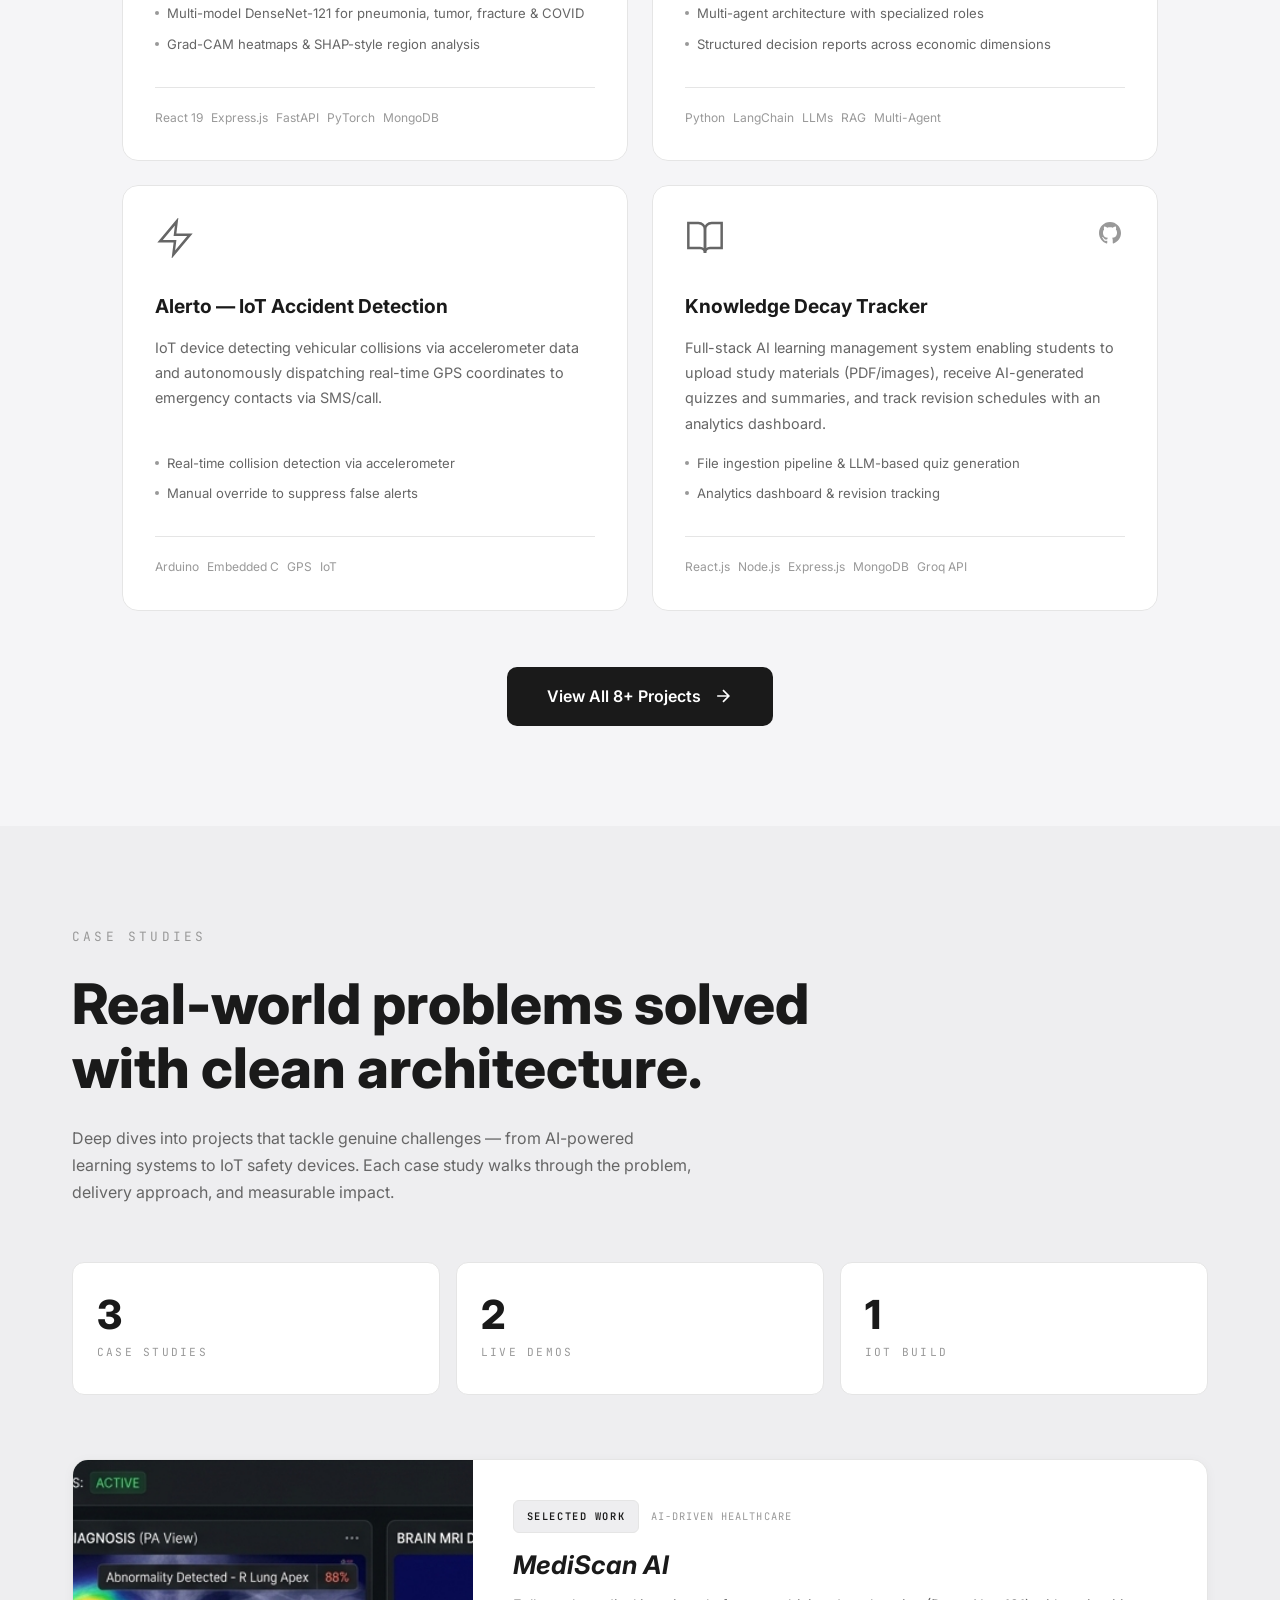
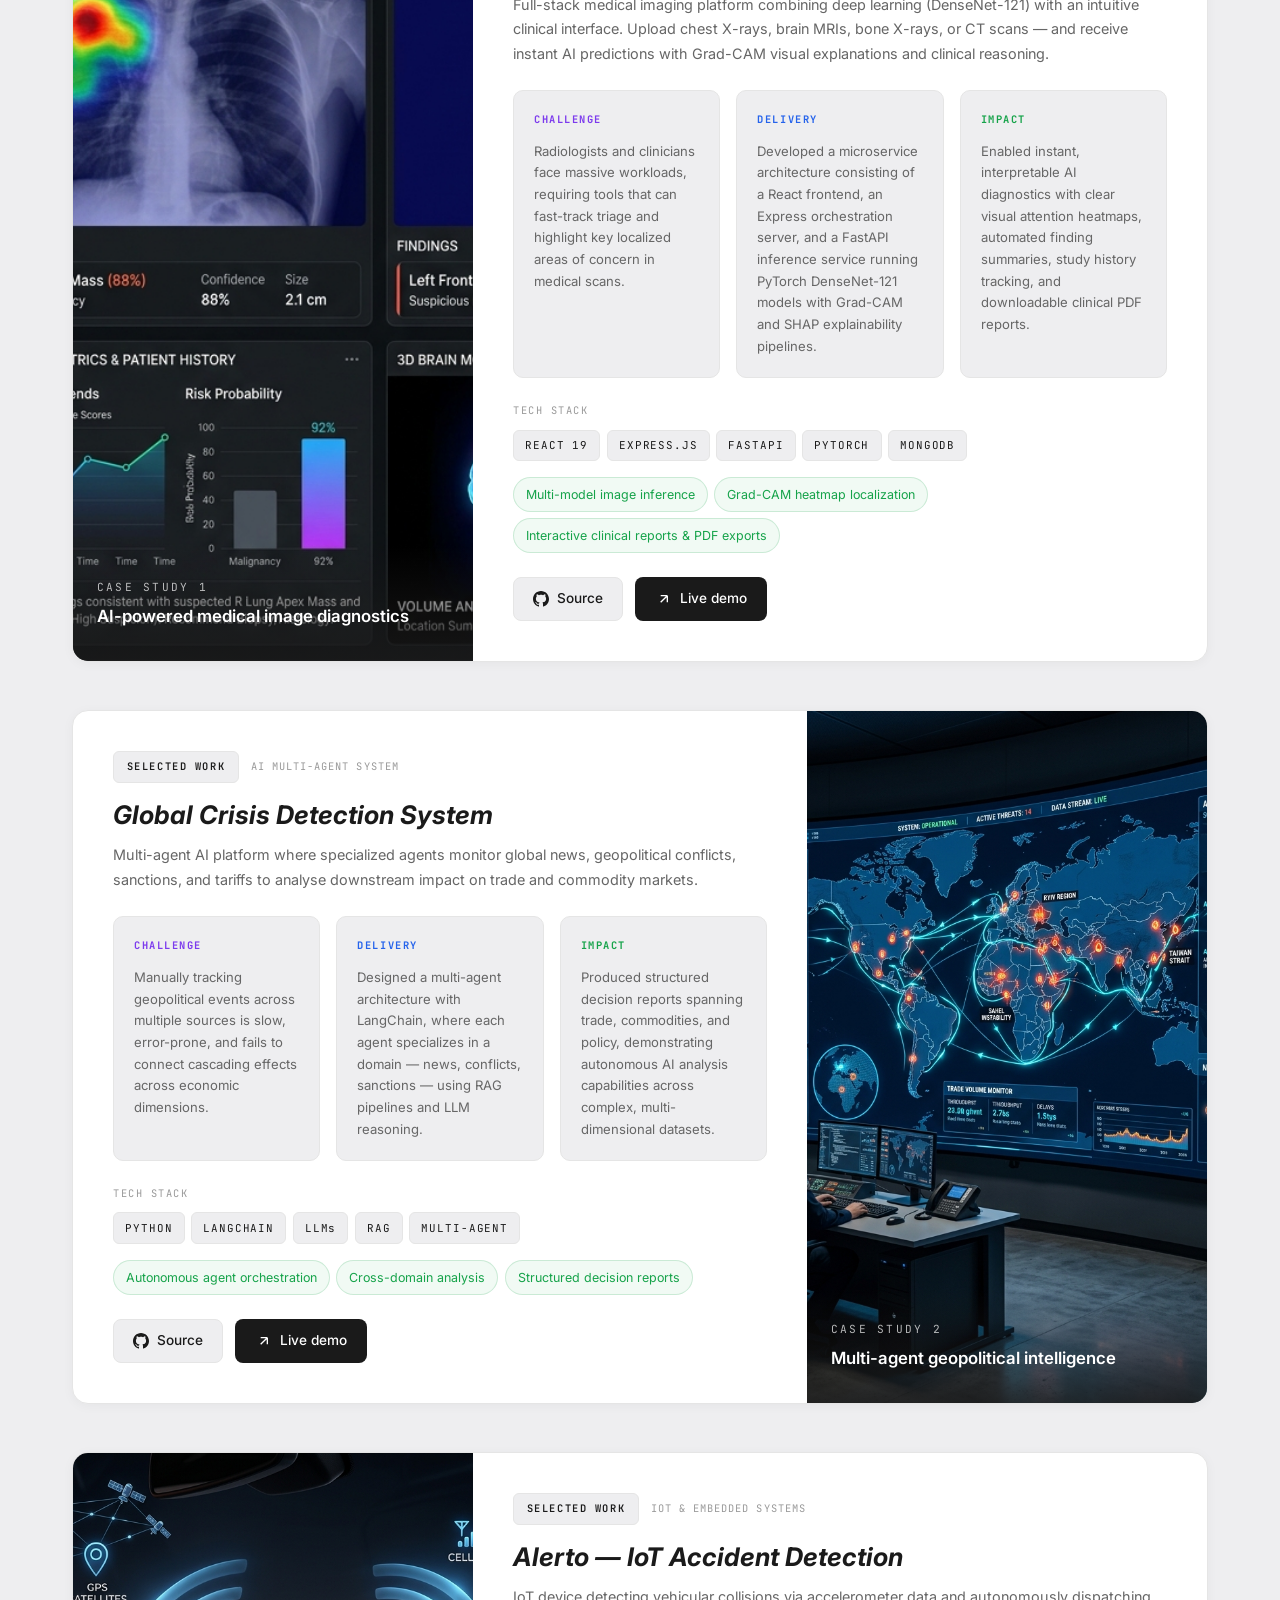
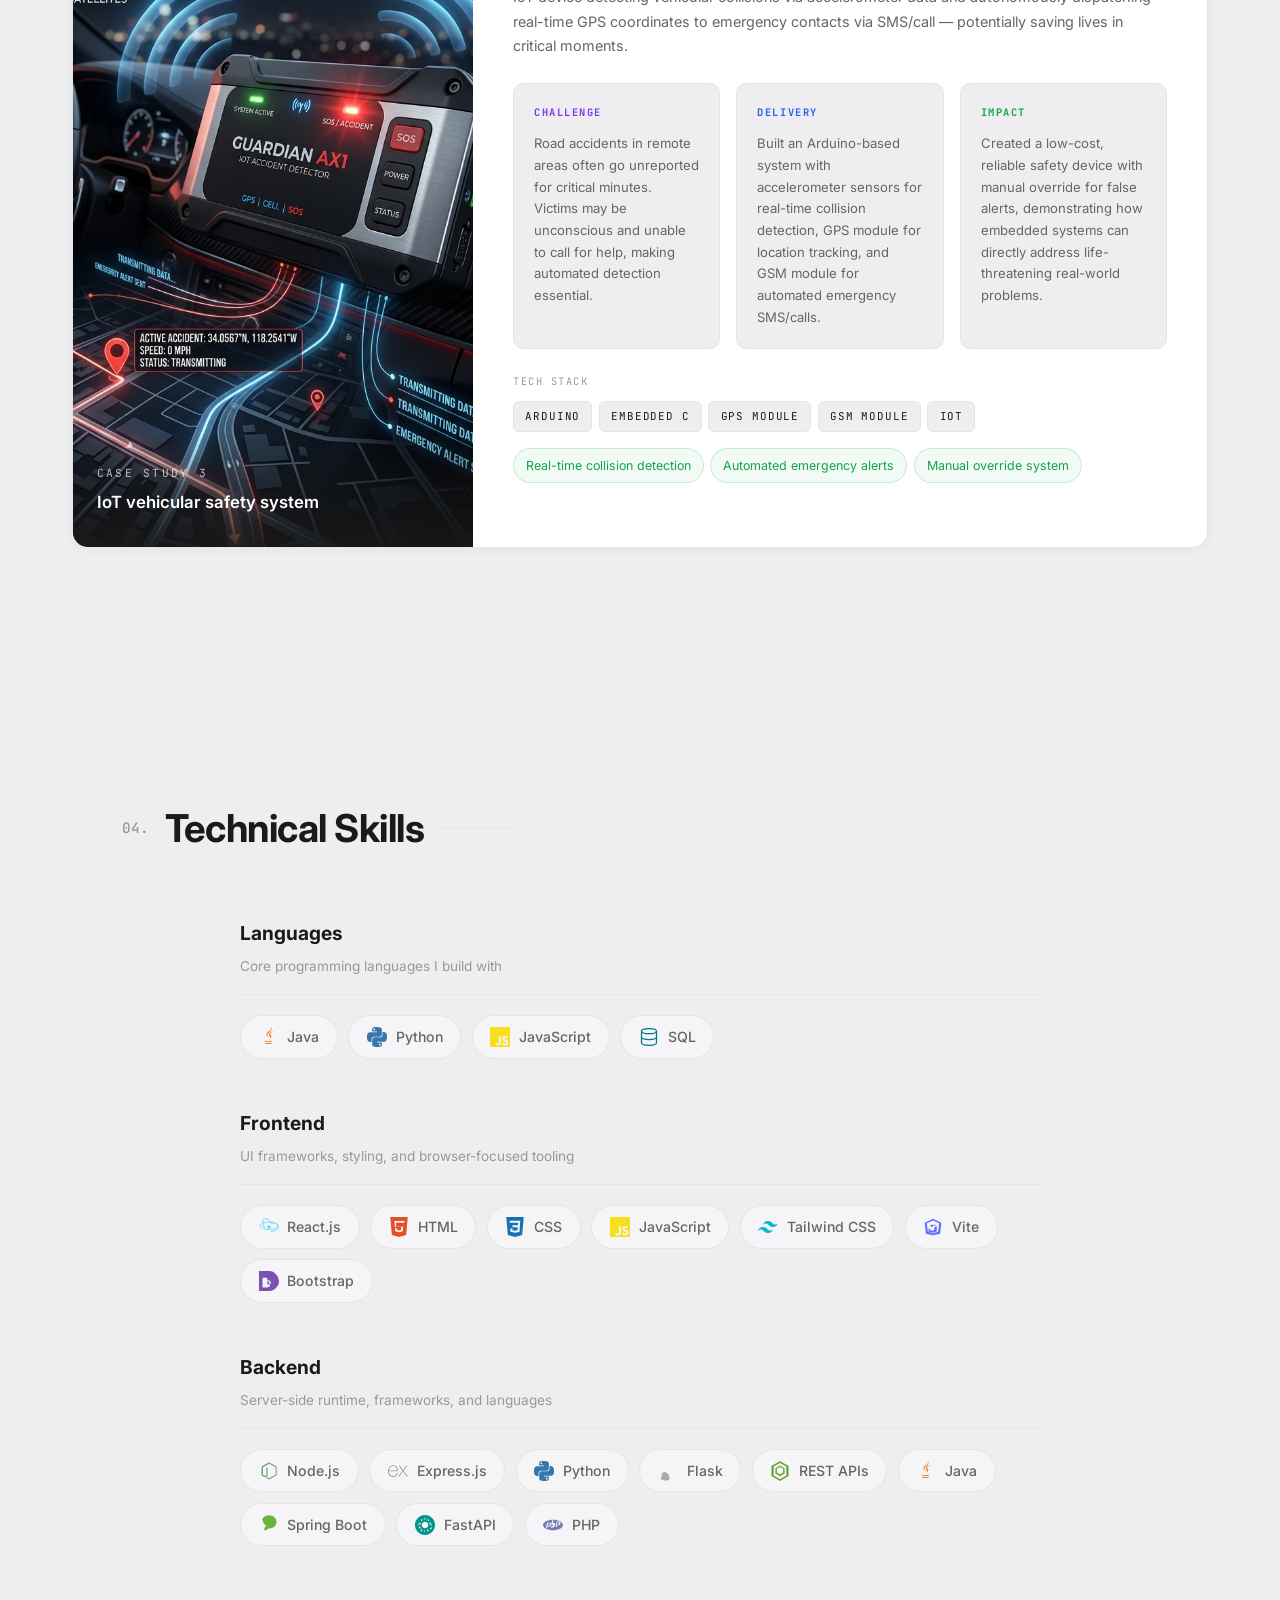
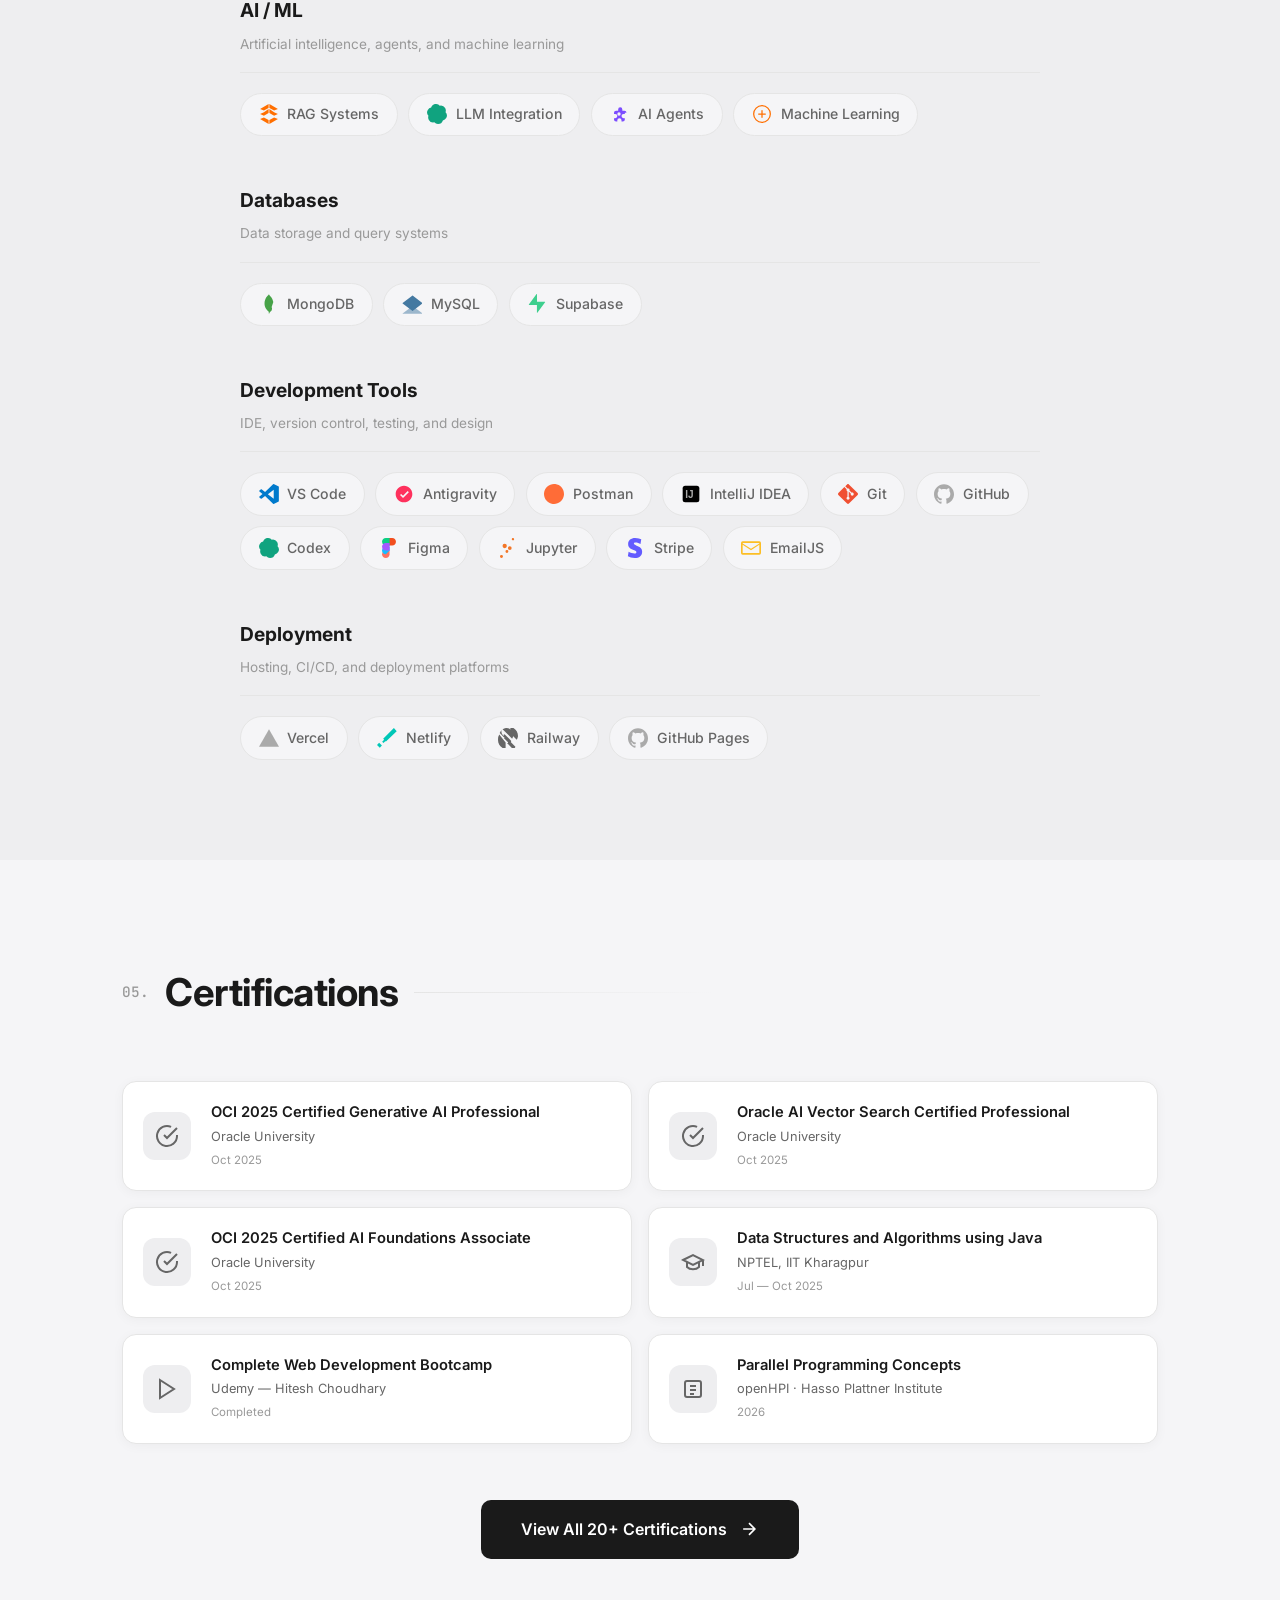
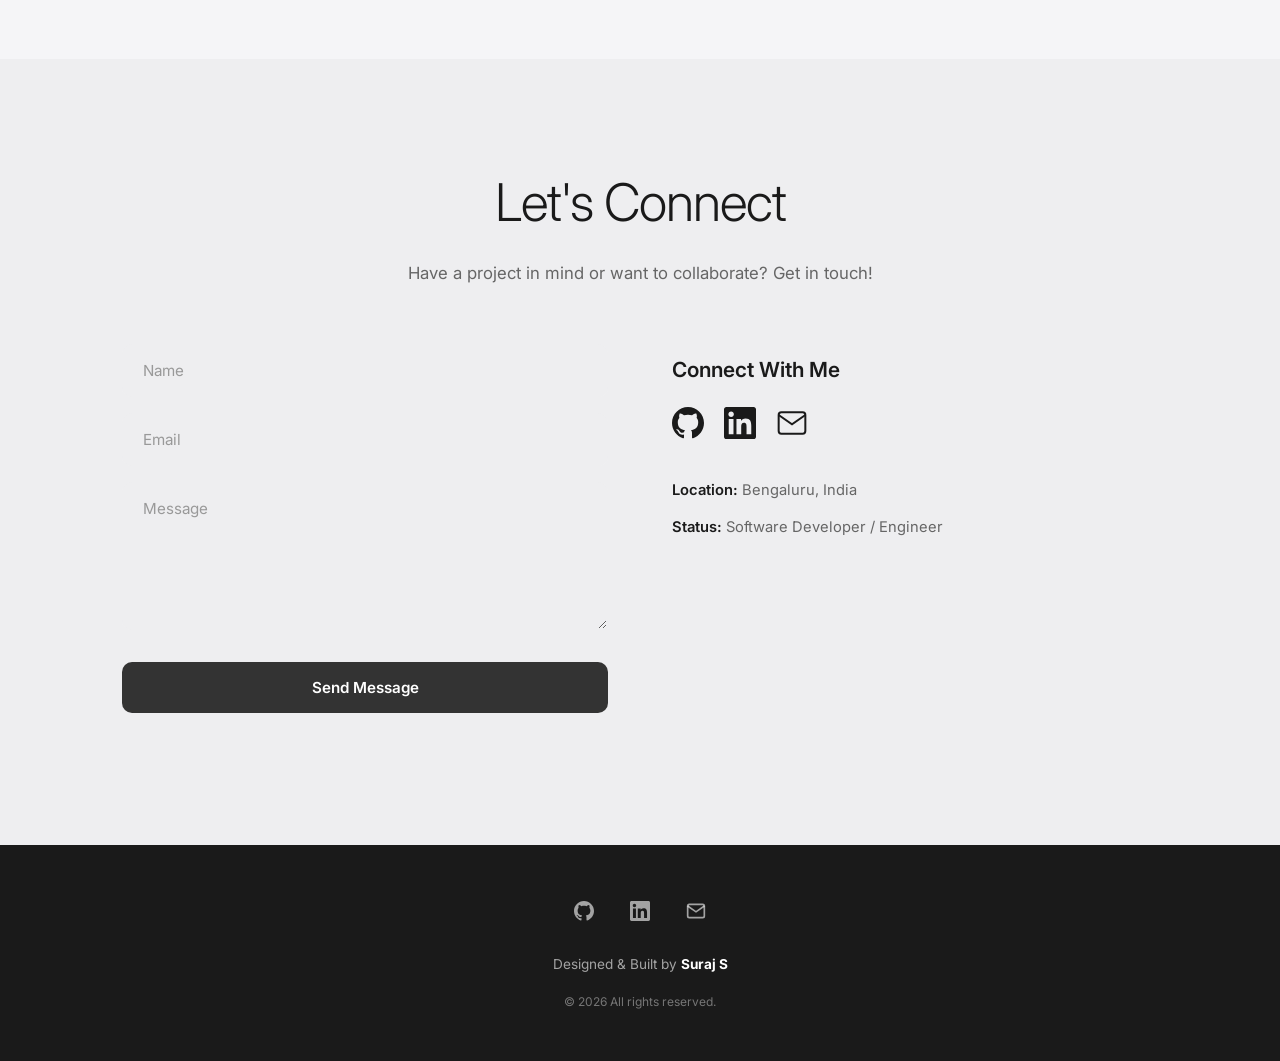
==== commit 807b803a: "Update resume to Suraj_Resume.pdf and add Amaanitvam Foundation internship" ====
--- a/index.html
+++ b/index.html
@@ -36,7 +36,7 @@
                     <path d="M12 3a6 6 0 0 0 9 9 9 9 0 1 1-9-9Z"></path>
                 </svg>
             </button>
-            <a href="uploads/SurajResumee.pdf" target="_blank" class="nav-resume-btn">
+            <a href="uploads/Suraj_Resume.pdf" target="_blank" class="nav-resume-btn">
                 <span>Resume</span>
                 <svg width="16" height="16" viewBox="0 0 24 24" fill="none" stroke="currentColor" stroke-width="2"><path d="M7 17L17 7M17 7H7M17 7V17"/></svg>
             </a>
@@ -119,7 +119,7 @@
                 <div class="about-text animate-on-scroll">
                     <p>I'm a <strong>Computer Science & Design Engineering</strong> student at <strong>S J C Institute of Technology</strong>, Chikkaballapur, pursuing my B.E. with a strong CGPA of <strong>8.9/10</strong>. Expected graduation in <strong>May 2027</strong>.</p>
                     <p>My passion lies at the intersection of <strong>full-stack web development</strong> and <strong>artificial intelligence</strong>. I love building applications that leverage the power of LLMs, multi-agent architectures, and RAG systems to solve real-world problems.</p>
-                    <p>I've had hands-on experience as a <strong>Full Stack Web Development Intern</strong> at ElevanceSkills, where I developed and deployed production features using the MERN stack. I thrive in agile environments and take pride in writing clean, maintainable code.</p>
+                    <p>I've had hands-on experience as a <strong>Software Web Developer Intern</strong> at Amaanitvam Foundation and <strong>Full Stack Web Development Intern</strong> at ElevanceSkills, developing and deploying production features, real-time services, and scalable web architectures. I thrive in agile environments and take pride in writing clean, maintainable code.</p>
                     <p>When I'm not coding, I'm exploring the latest in AI research, building IoT projects, or working on open-source contributions.</p>
                 </div>
                 <div class="about-details animate-on-scroll">
@@ -174,6 +174,46 @@
                 <div class="section-line"></div>
             </div>
             <div class="timeline">
+                <div class="timeline-item animate-on-scroll">
+                    <div class="timeline-marker">
+                        <div class="timeline-dot"></div>
+                        <div class="timeline-line-connector"></div>
+                    </div>
+                    <div class="timeline-content glass-card">
+                        <div class="timeline-header">
+                            <div>
+                                <h3 class="timeline-role">Software Web Developer Intern</h3>
+                                <p class="timeline-company">
+                                    <svg width="16" height="16" viewBox="0 0 24 24" fill="none" stroke="currentColor" stroke-width="2"><path d="M21 10c0 7-9 13-9 13s-9-6-9-13a9 9 0 0 1 18 0z"/><circle cx="12" cy="10" r="3"/></svg>
+                                    Amaanitvam Foundation · Remote
+                                </p>
+                            </div>
+                            <span class="timeline-date">Aug 2026 — Oct 2026</span>
+                        </div>
+                        <ul class="timeline-details">
+                            <li>
+                                <span class="detail-arrow">▹</span>
+                                <span>Implemented real-time messaging with <strong>Socket.IO</strong> and persisted chat history for the foundation's core backend.</span>
+                            </li>
+                            <li>
+                                <span class="detail-arrow">▹</span>
+                                <span>Built notification workflows and deadline reminders for platform users, improving engagement and task completion rates.</span>
+                            </li>
+                            <li>
+                                <span class="detail-arrow">▹</span>
+                                <span>Added leaderboard recalculation to the <strong>gamification backend</strong> and integrated it with core platform services.</span>
+                            </li>
+                        </ul>
+                        <div class="timeline-tags">
+                            <span class="tag">Socket.IO</span>
+                            <span class="tag">Node.js</span>
+                            <span class="tag">Express.js</span>
+                            <span class="tag">MongoDB</span>
+                            <span class="tag">REST APIs</span>
+                        </div>
+                    </div>
+                </div>
+
                 <div class="timeline-item animate-on-scroll">
                     <div class="timeline-marker">
                         <div class="timeline-dot"></div>
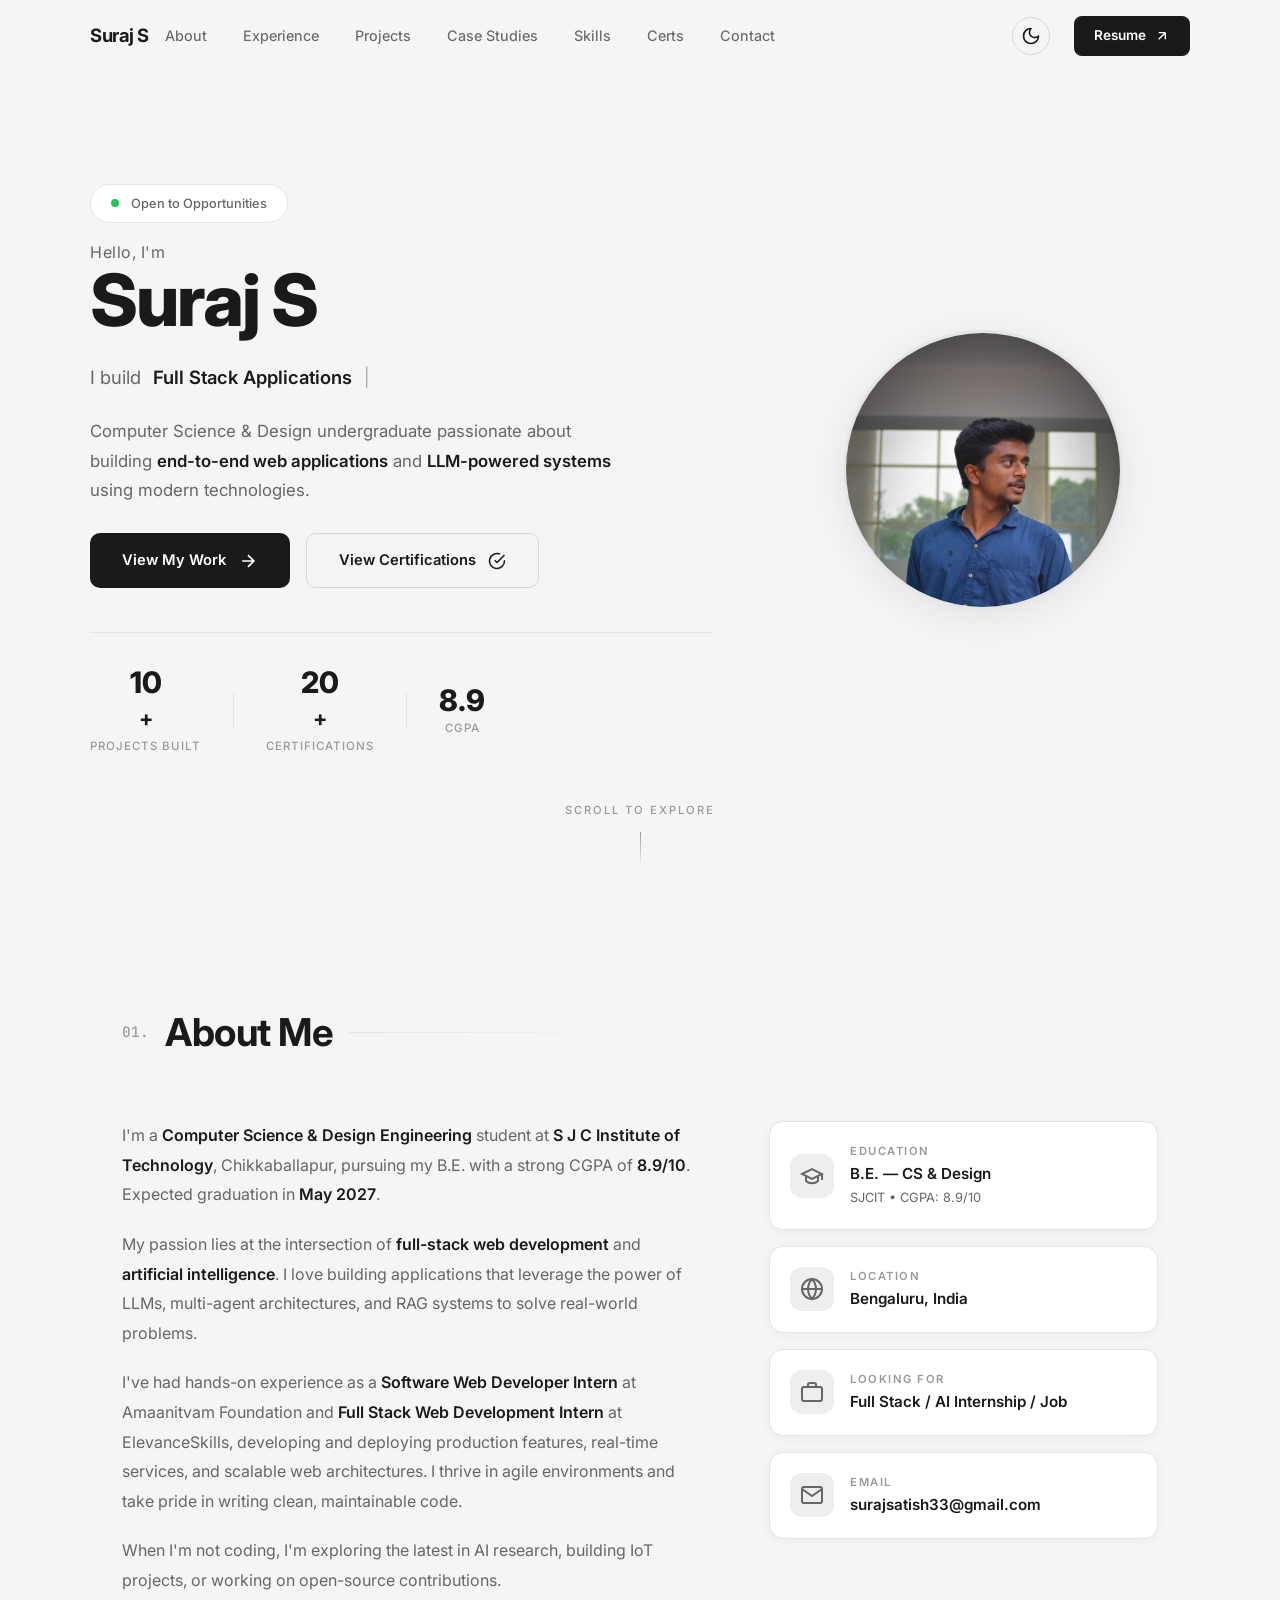
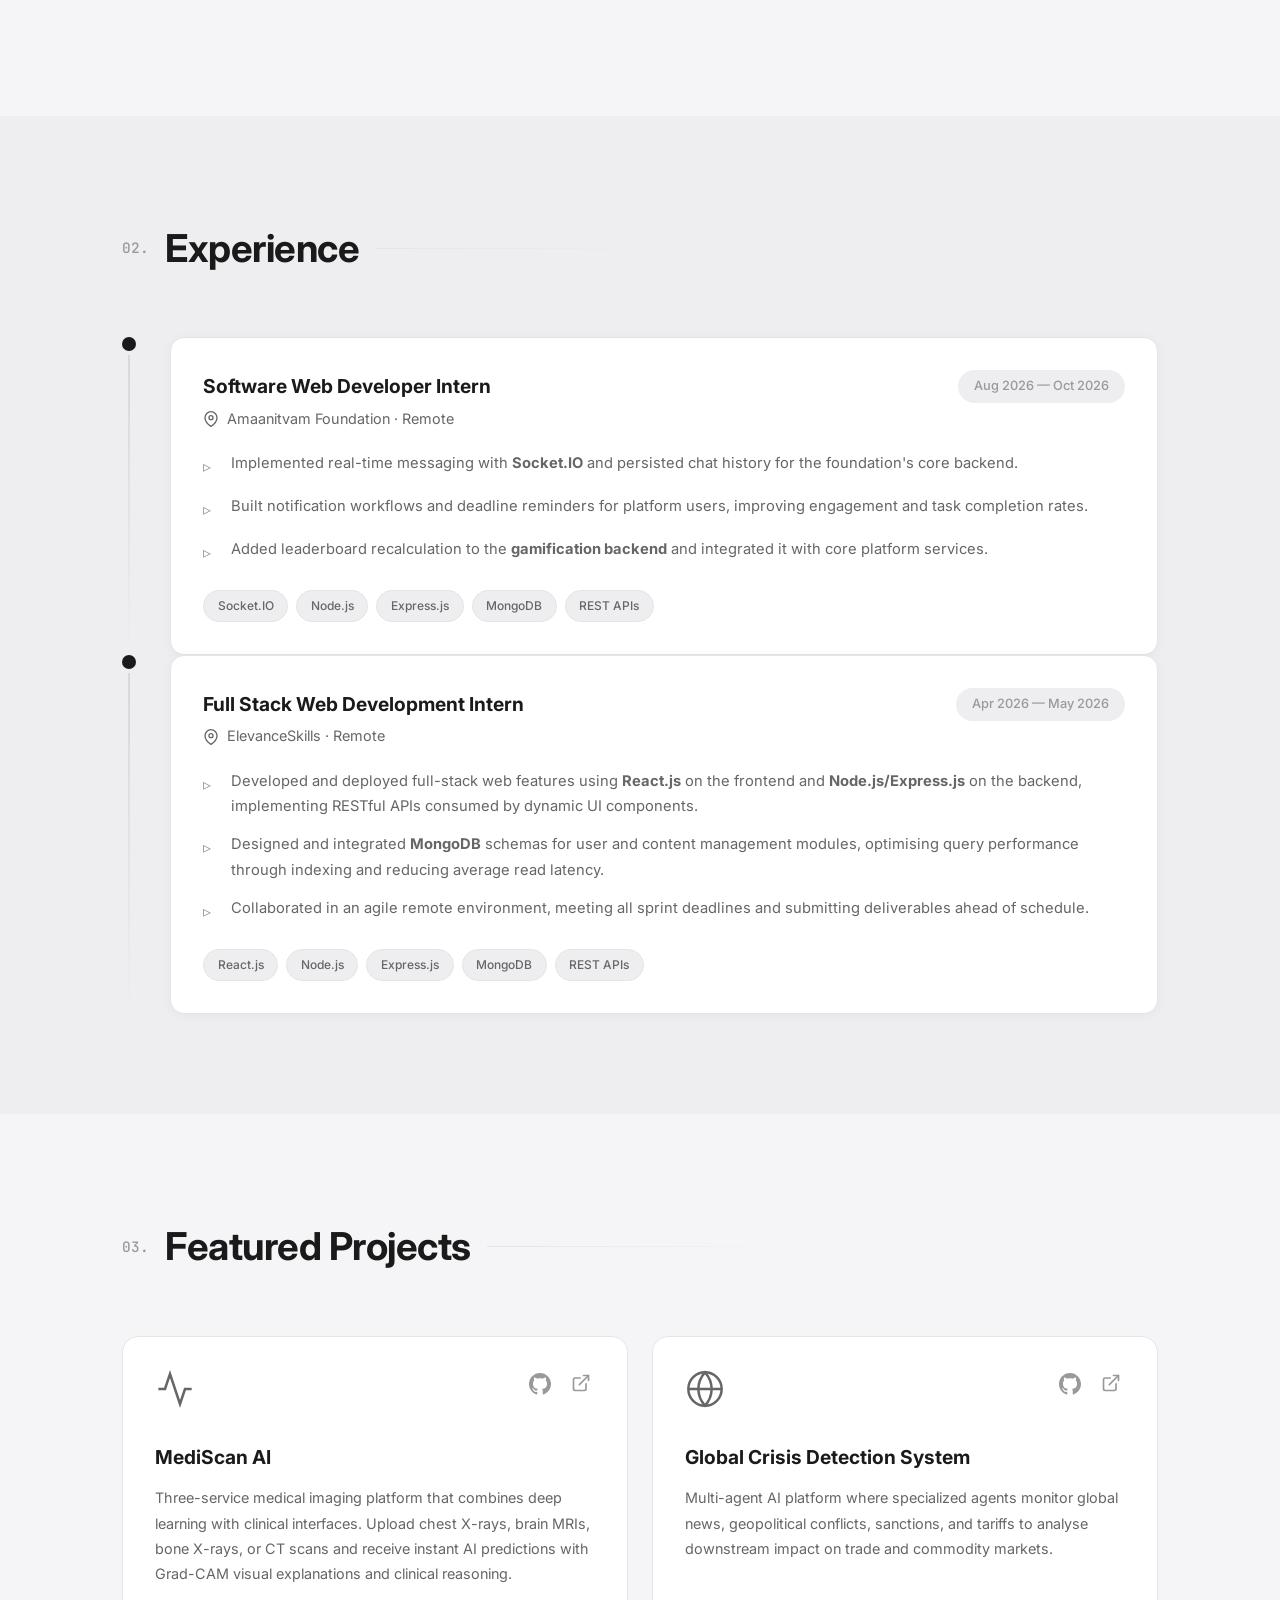
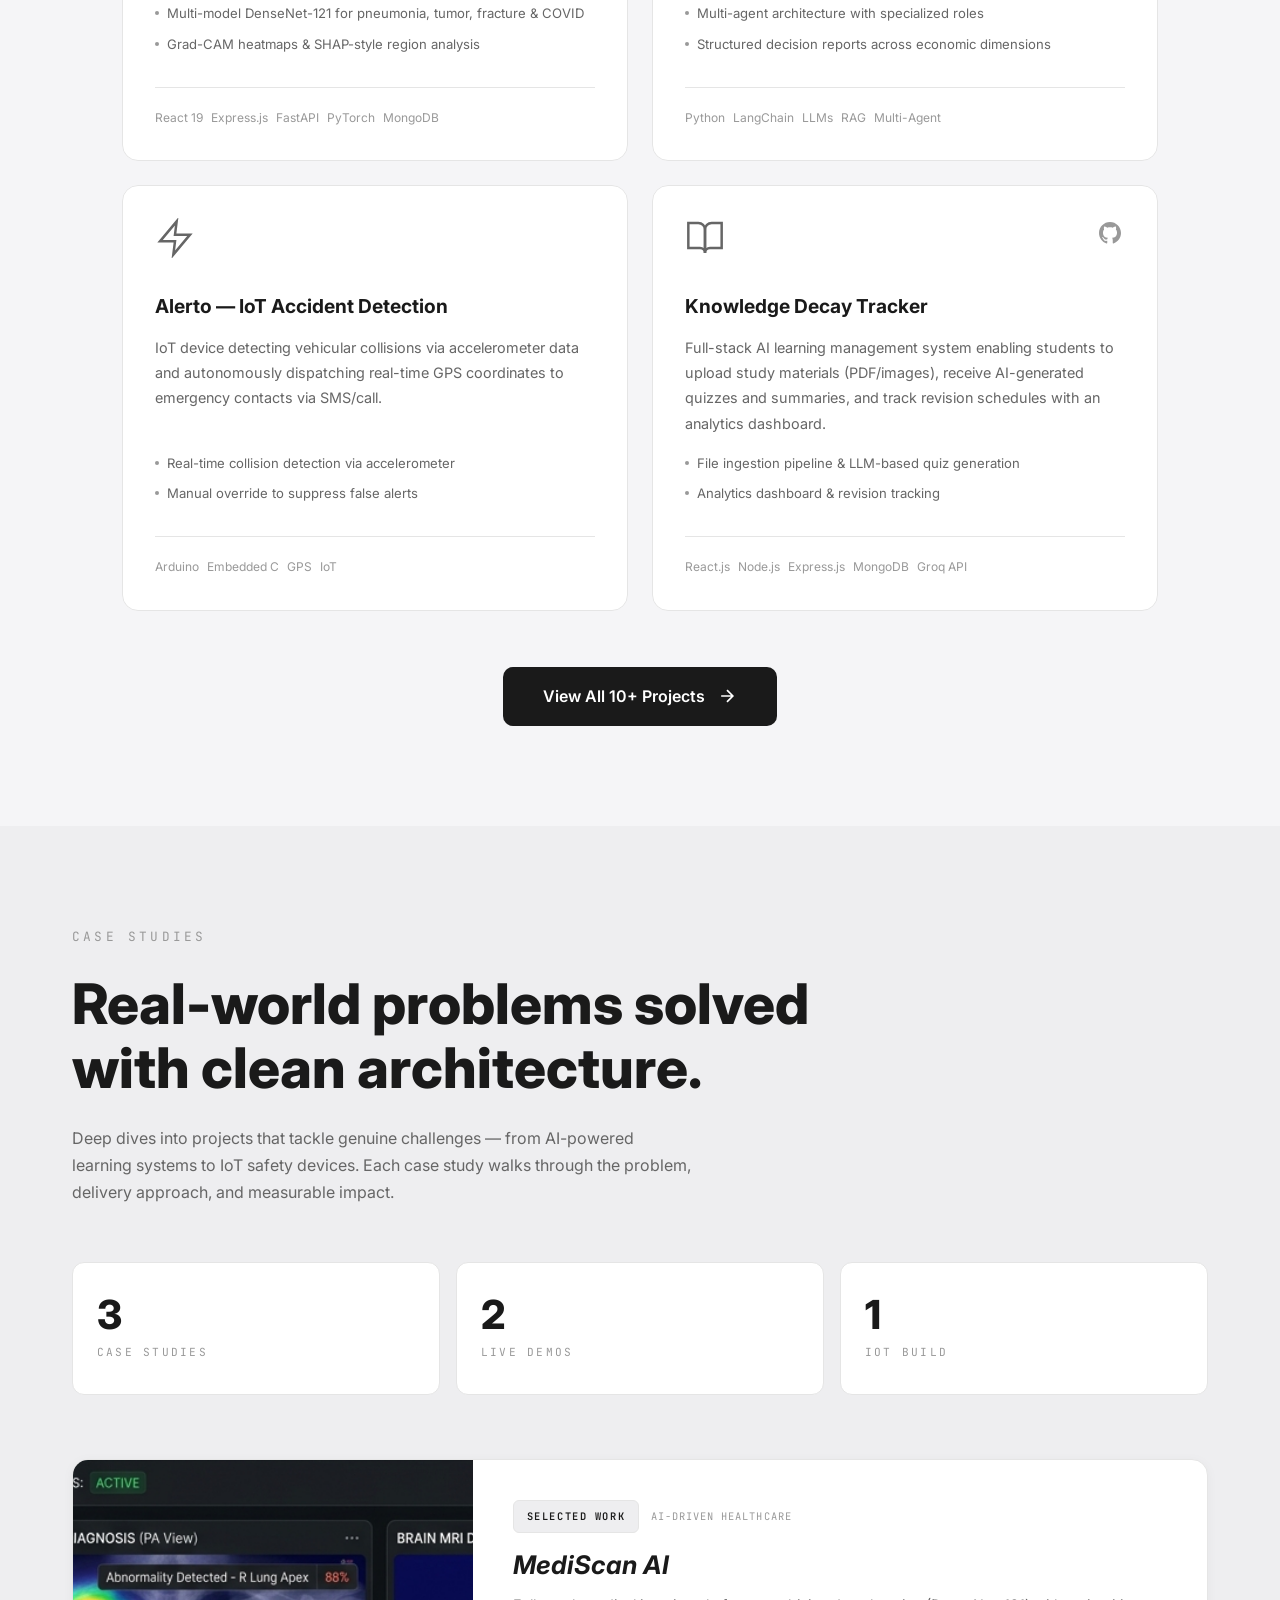
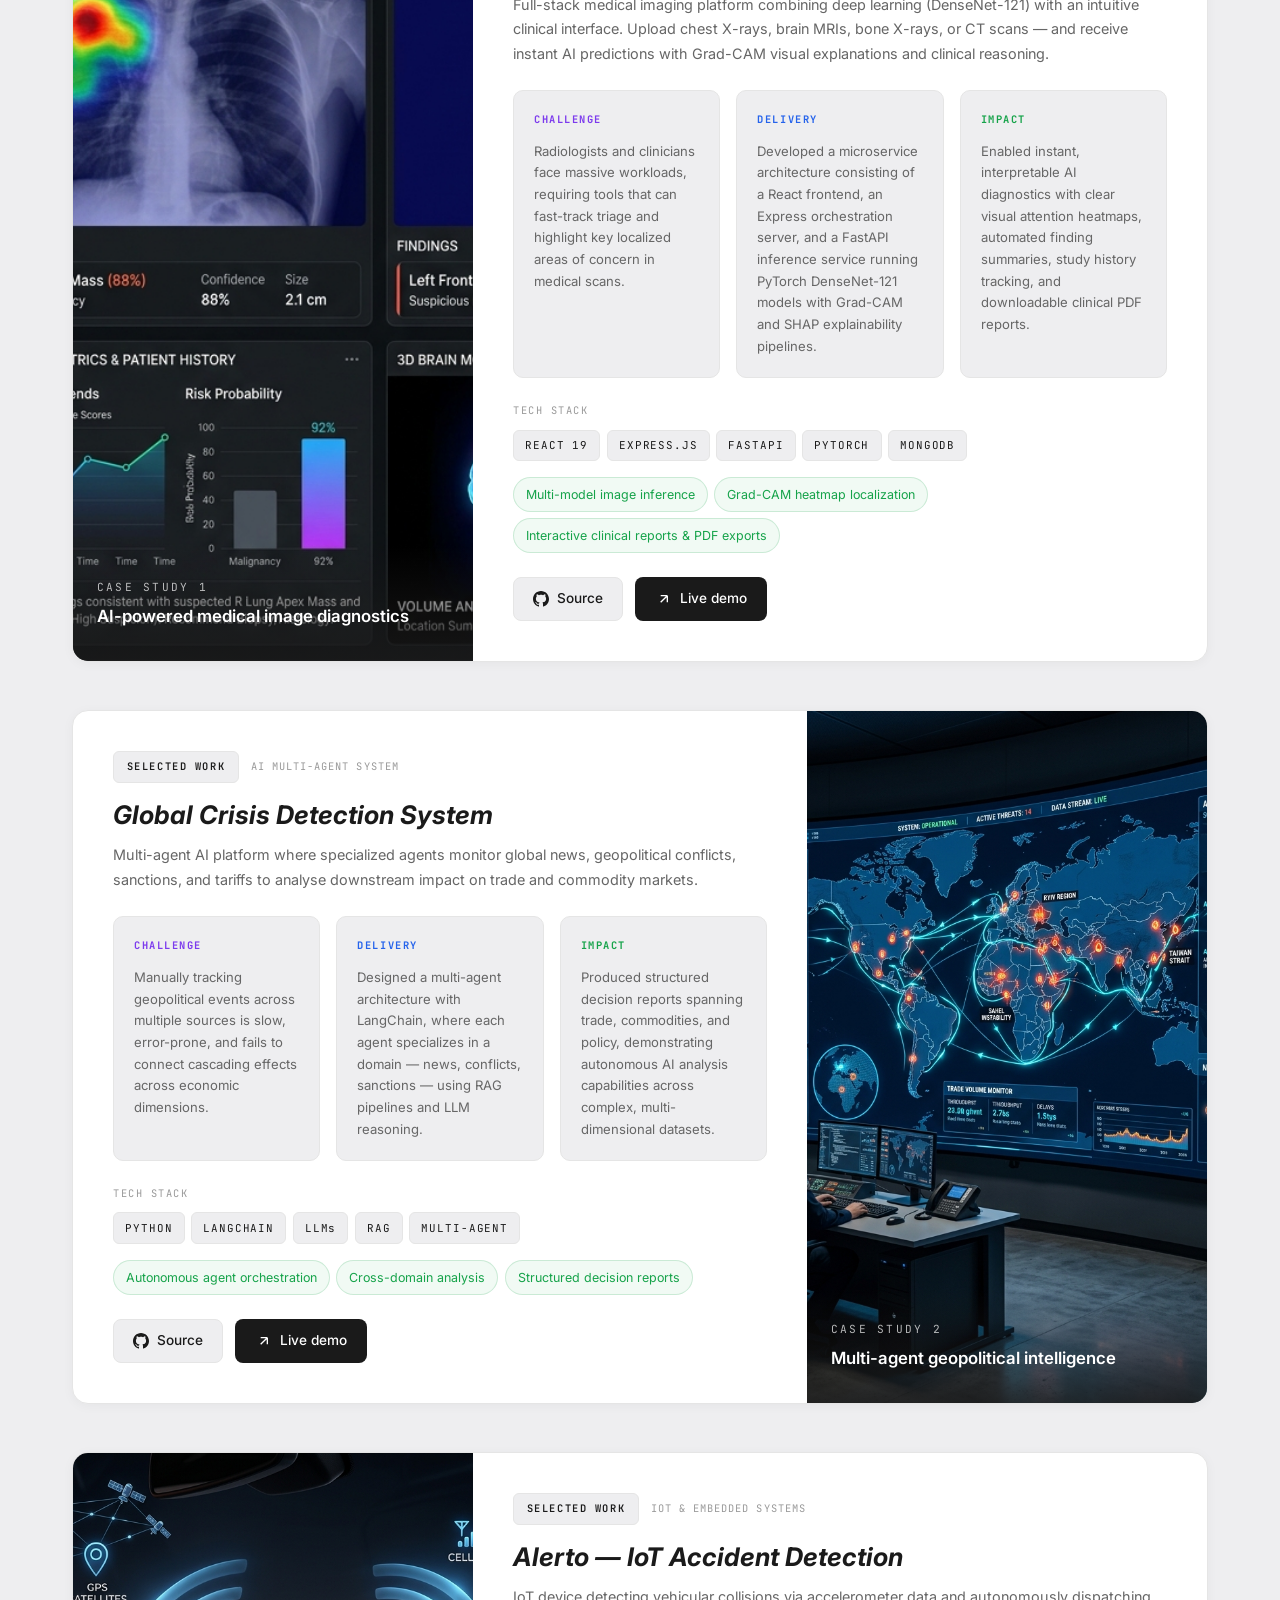
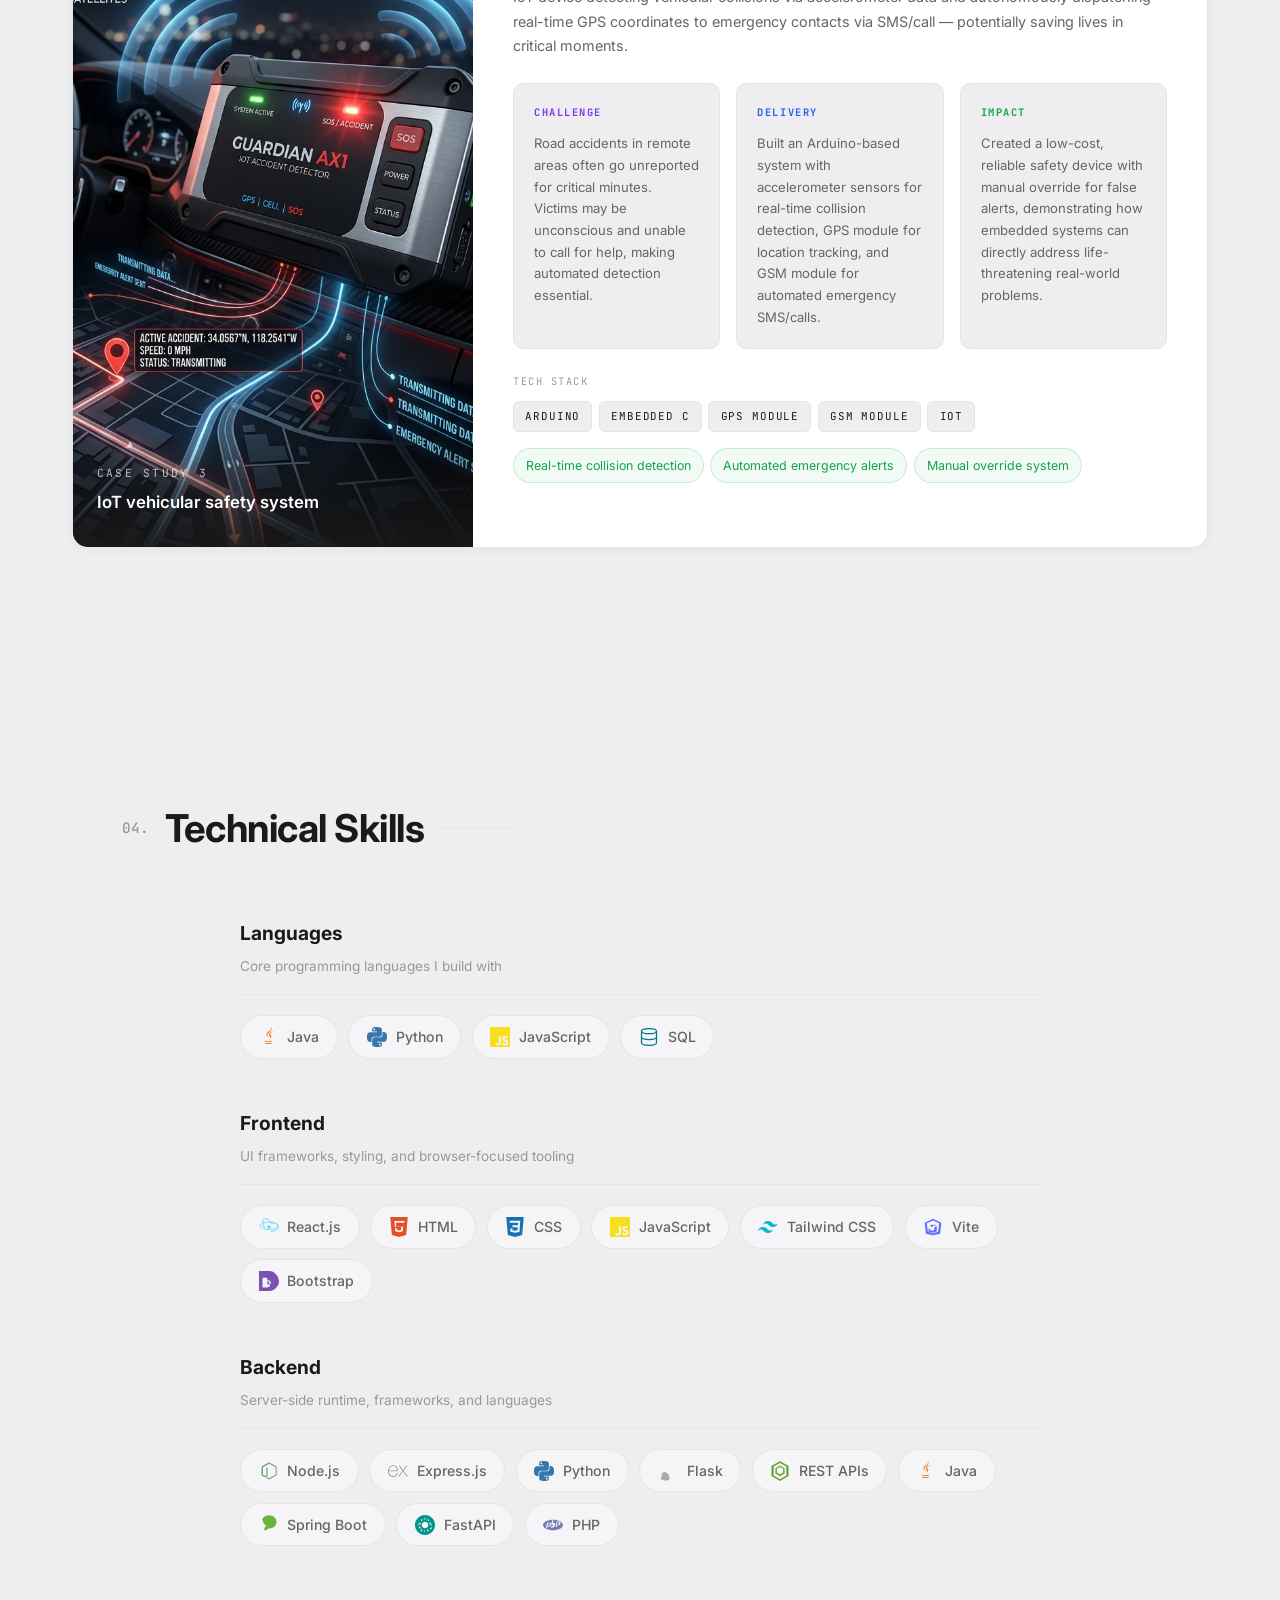
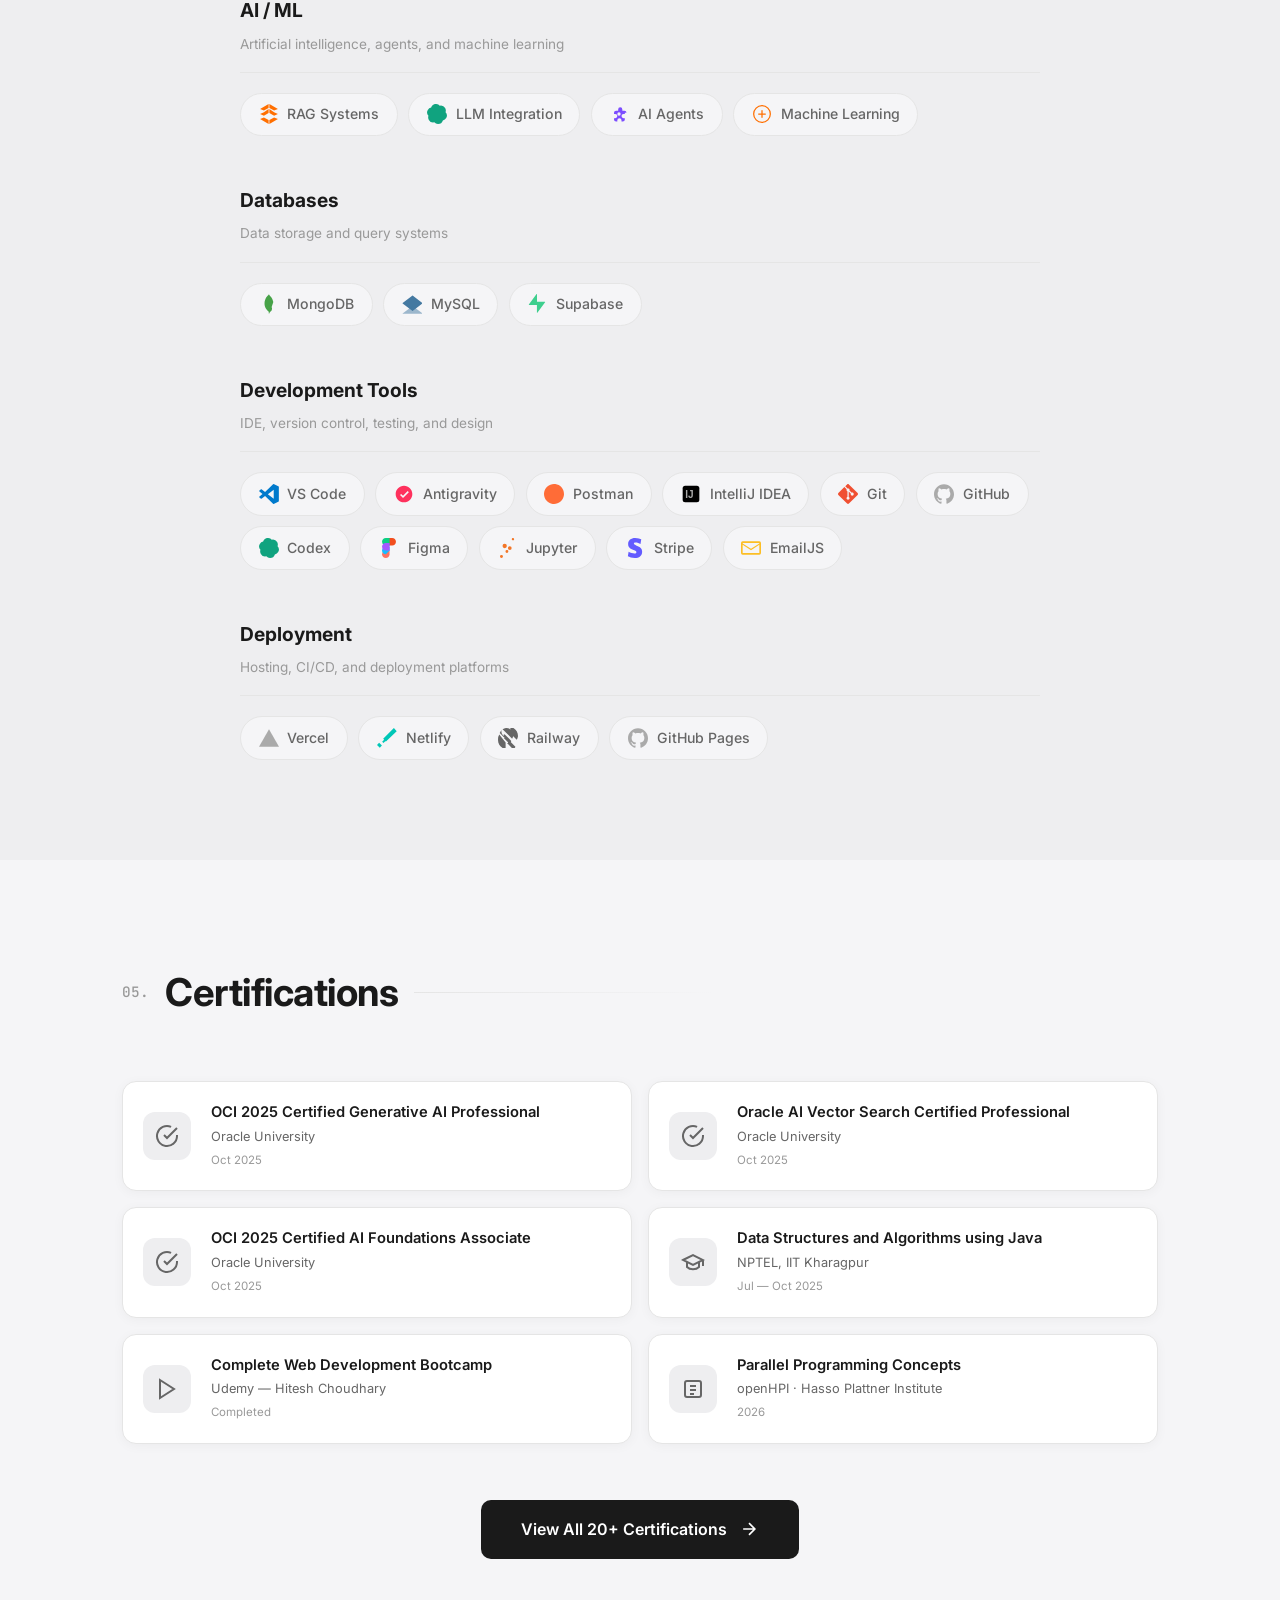
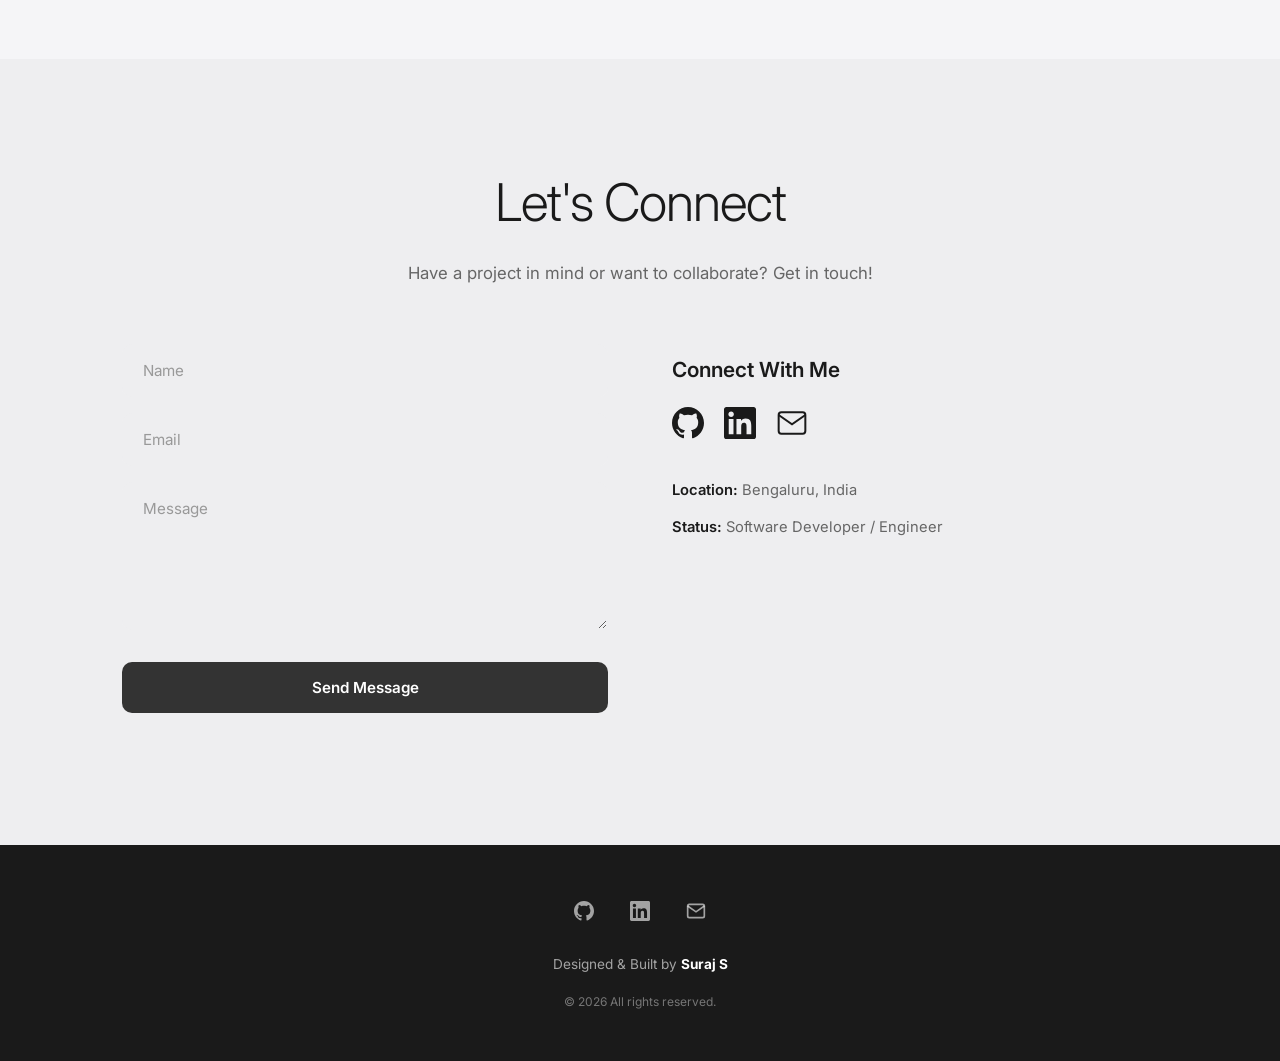
==== commit d84a9594: "Add NeuroSense live link, Golf Charity platform, AI Operations Digest, and update project stats" ====
--- a/index.html
+++ b/index.html
@@ -80,7 +80,7 @@
                 </div>
                 <div class="hero-stats animate-on-scroll">
                     <div class="stat-item">
-                        <span class="stat-number" data-count="8">0</span><span class="stat-plus">+</span>
+                        <span class="stat-number" data-count="10">0</span><span class="stat-plus">+</span>
                         <span class="stat-label">Projects Built</span>
                     </div>
                     <div class="stat-divider"></div>
@@ -413,7 +413,7 @@
             </div>
             <div class="certs-view-all animate-on-scroll" style="margin-top: 2.5rem;">
                 <a href="projects.html" class="btn-primary btn-large">
-                    <span>View All 8+ Projects</span>
+                    <span>View All 10+ Projects</span>
                     <svg width="20" height="20" viewBox="0 0 24 24" fill="none" stroke="currentColor" stroke-width="2"><path d="M5 12h14M12 5l7 7-7 7"/></svg>
                 </a>
             </div>
